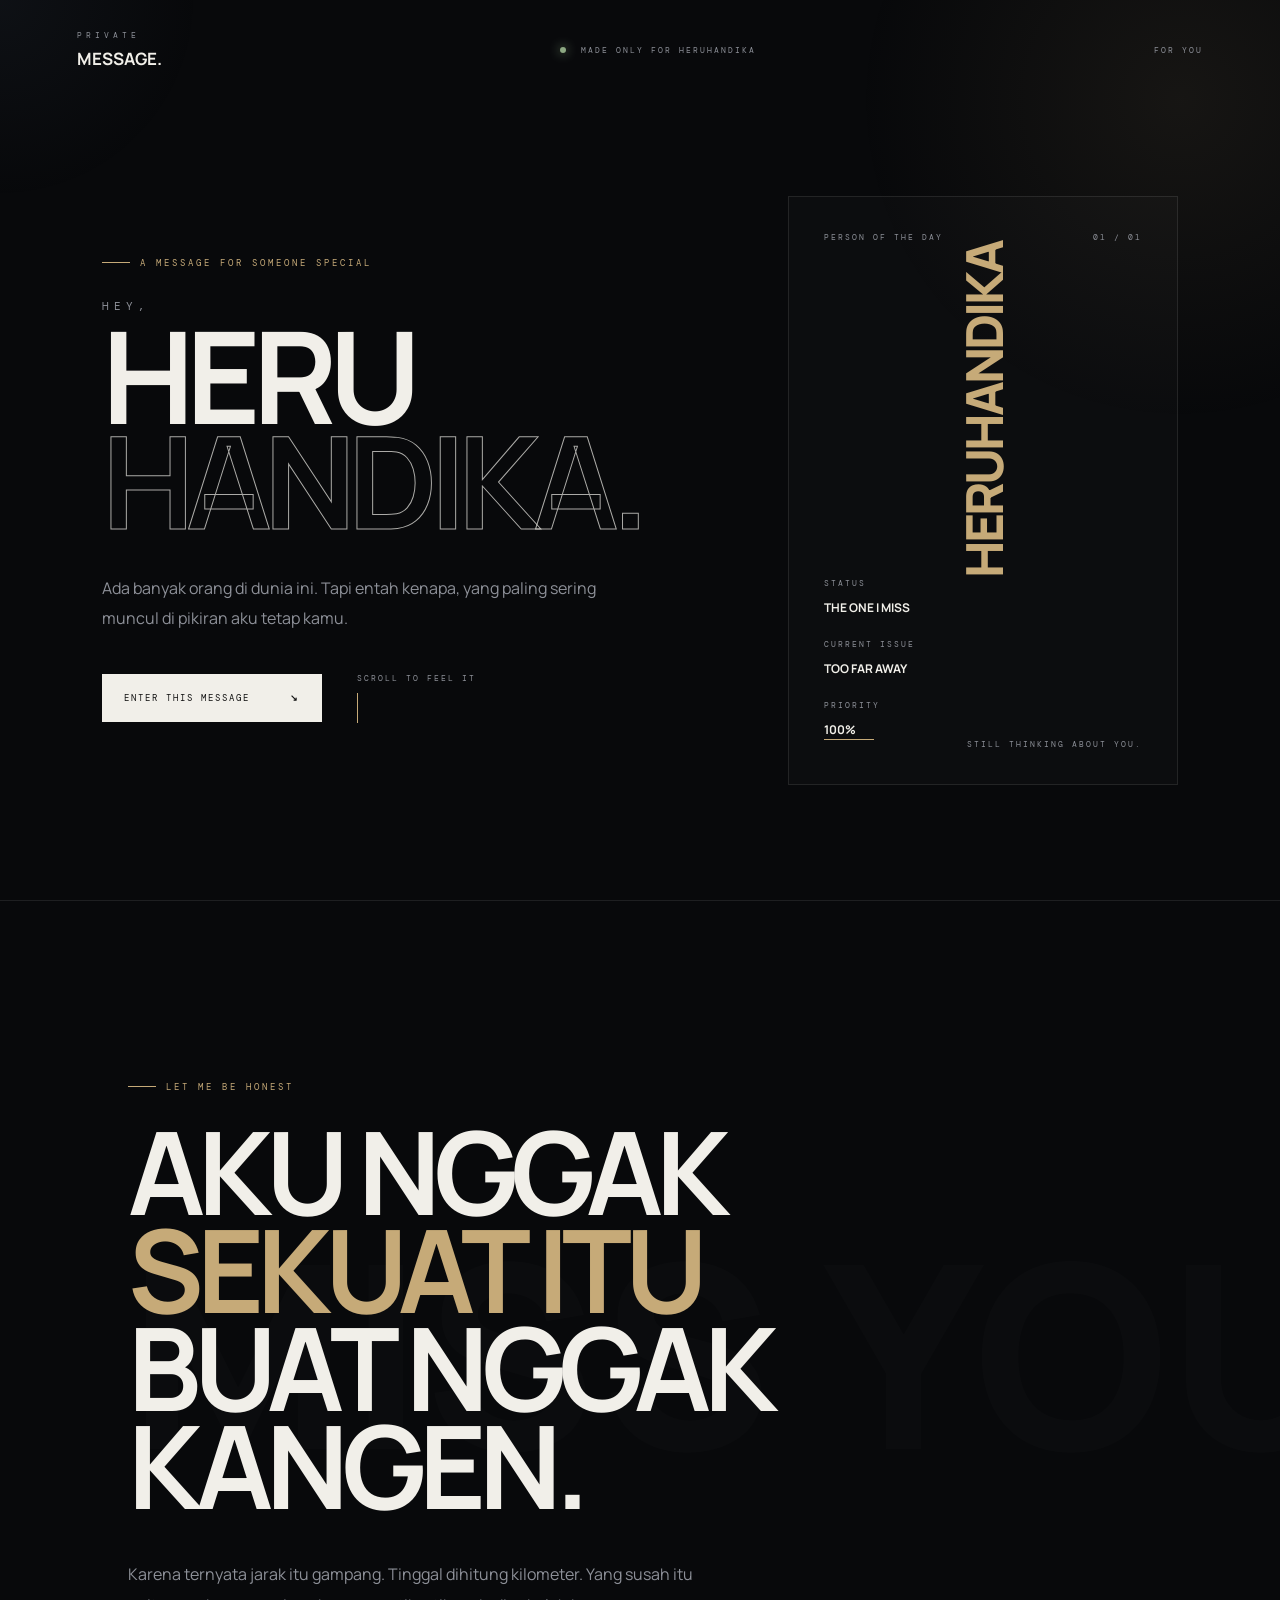
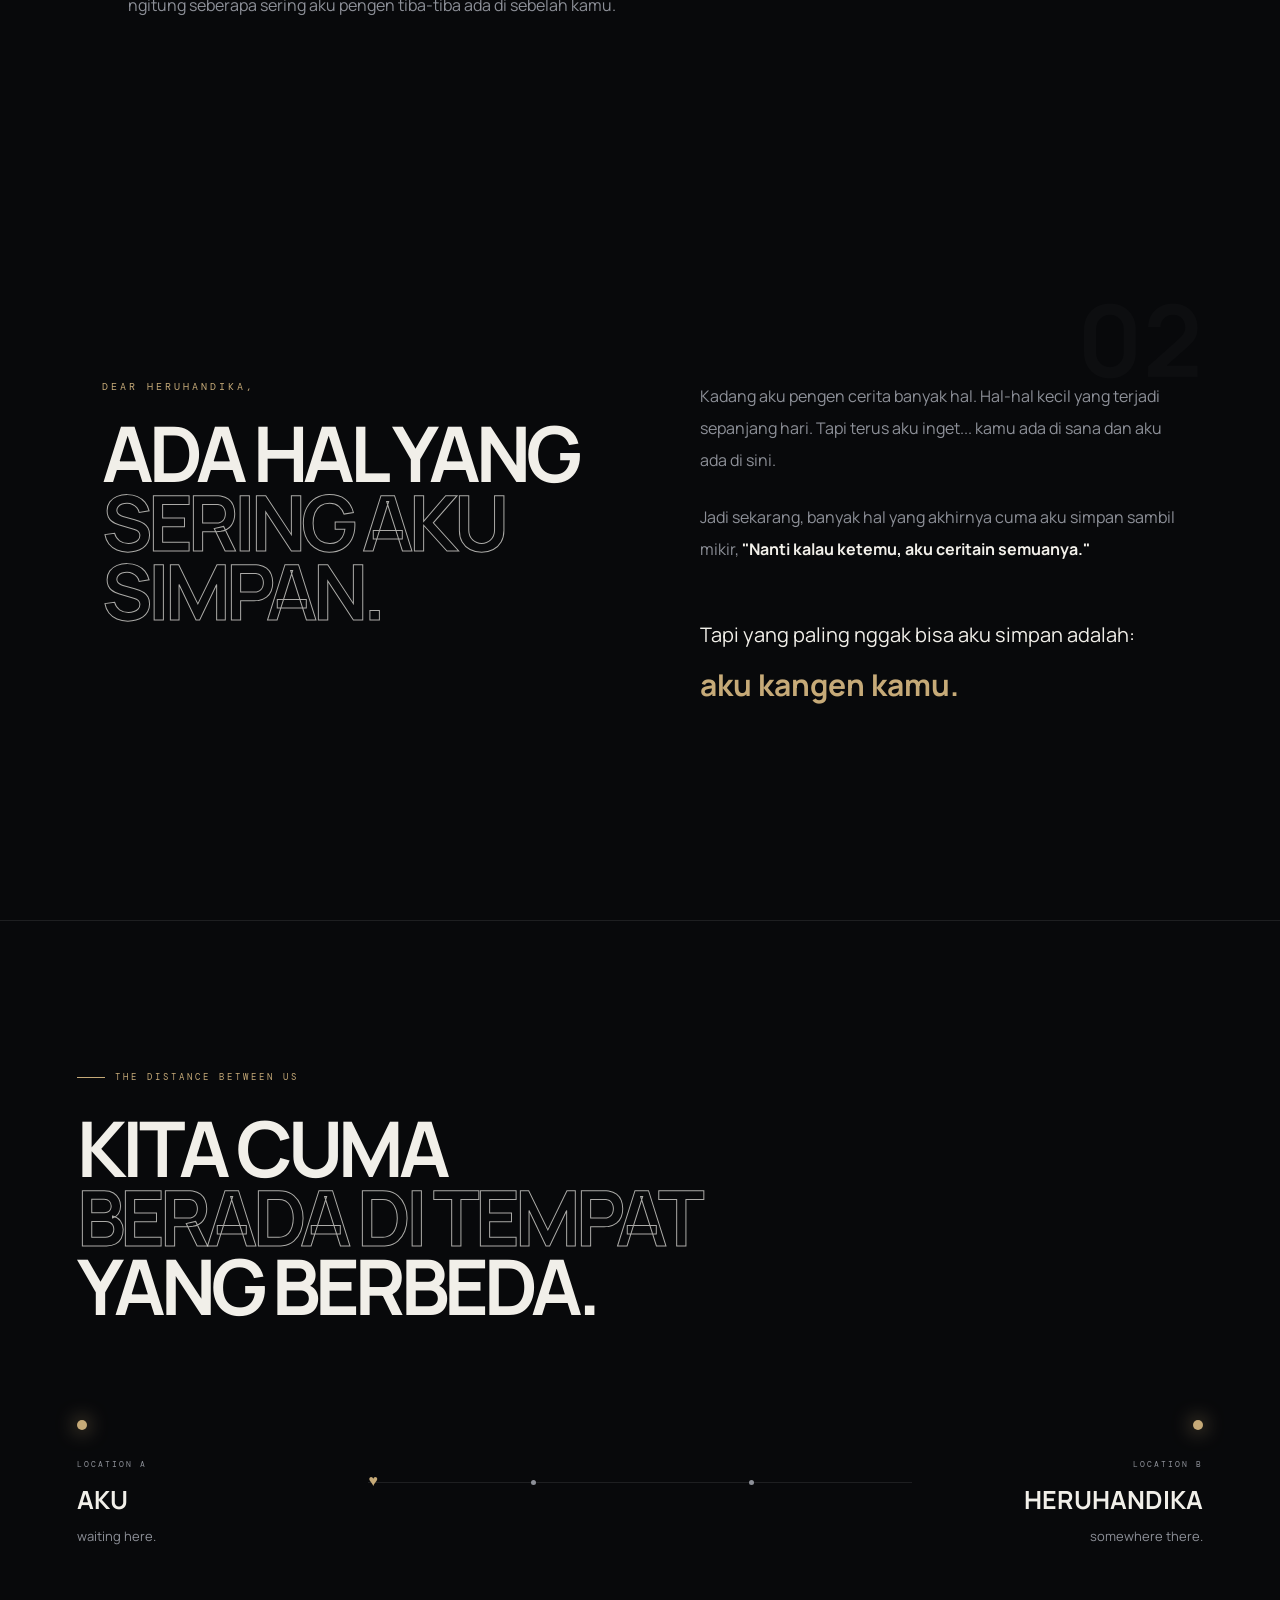
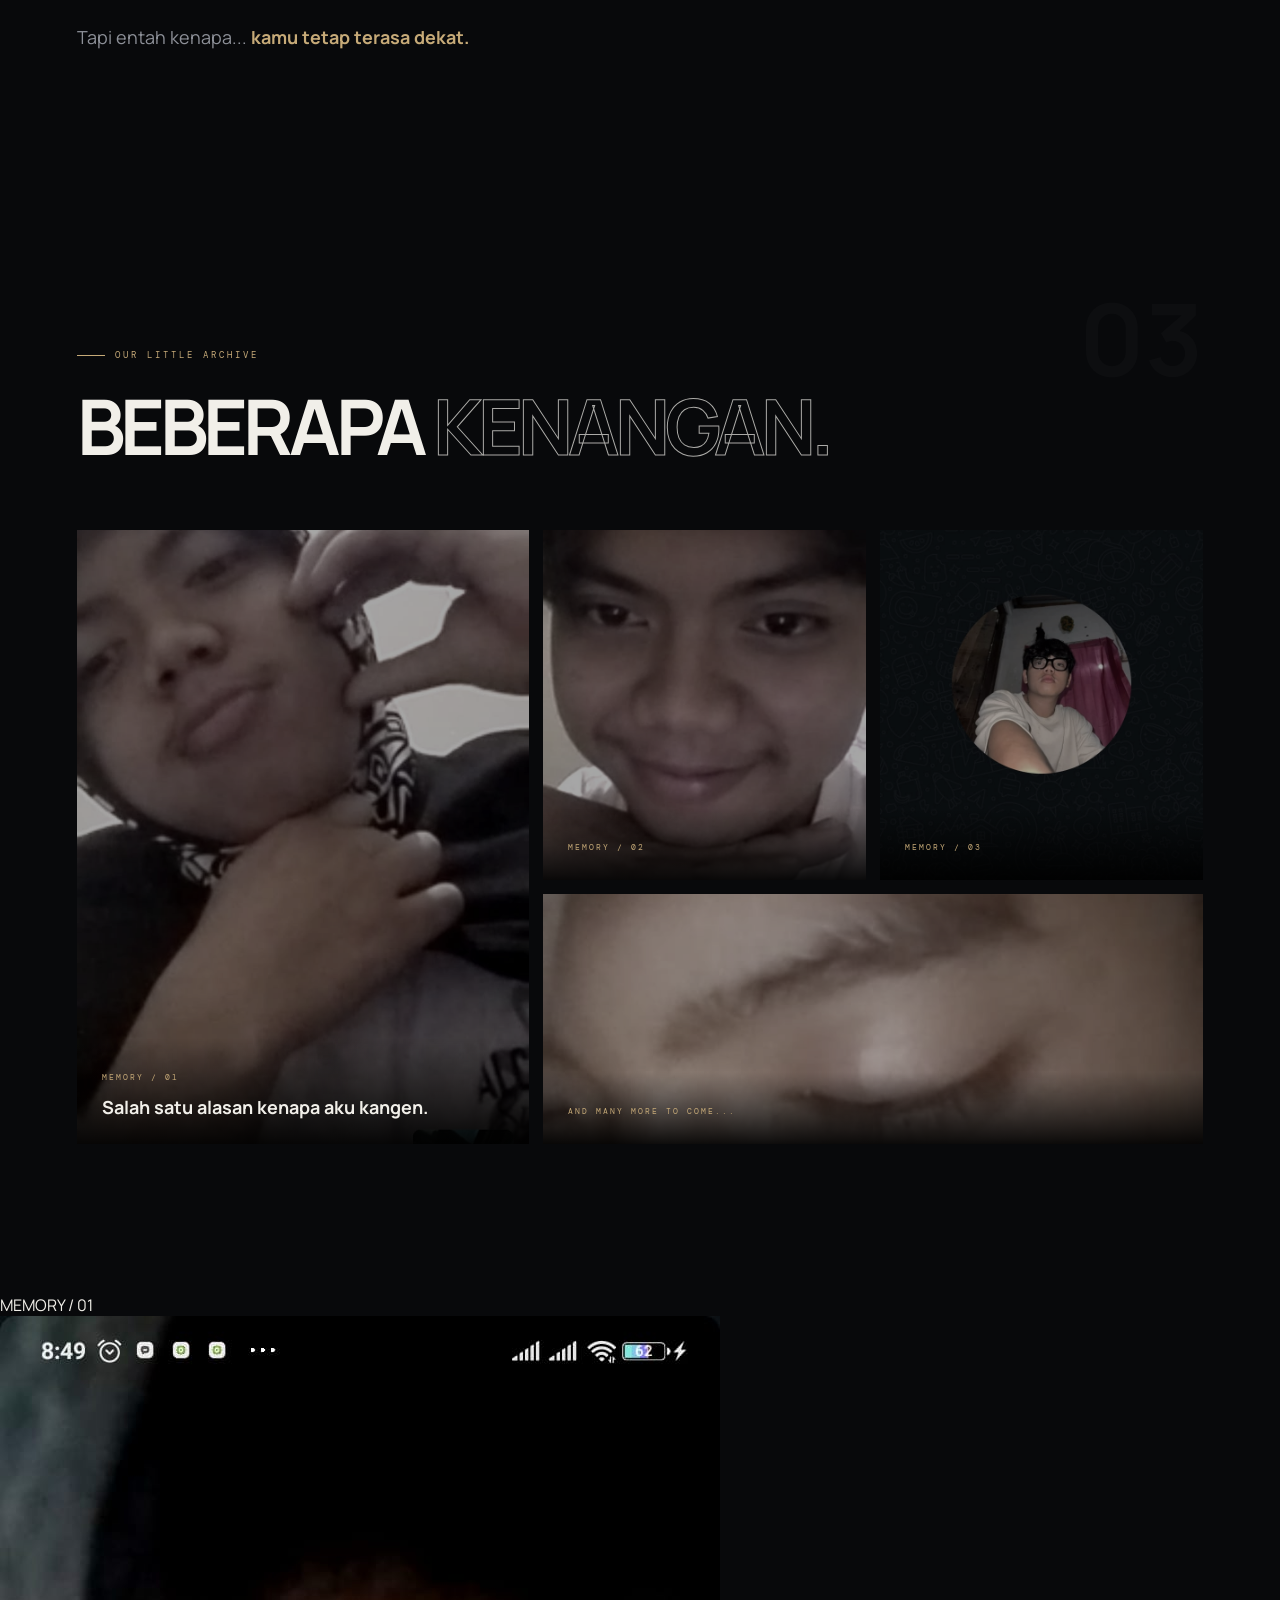
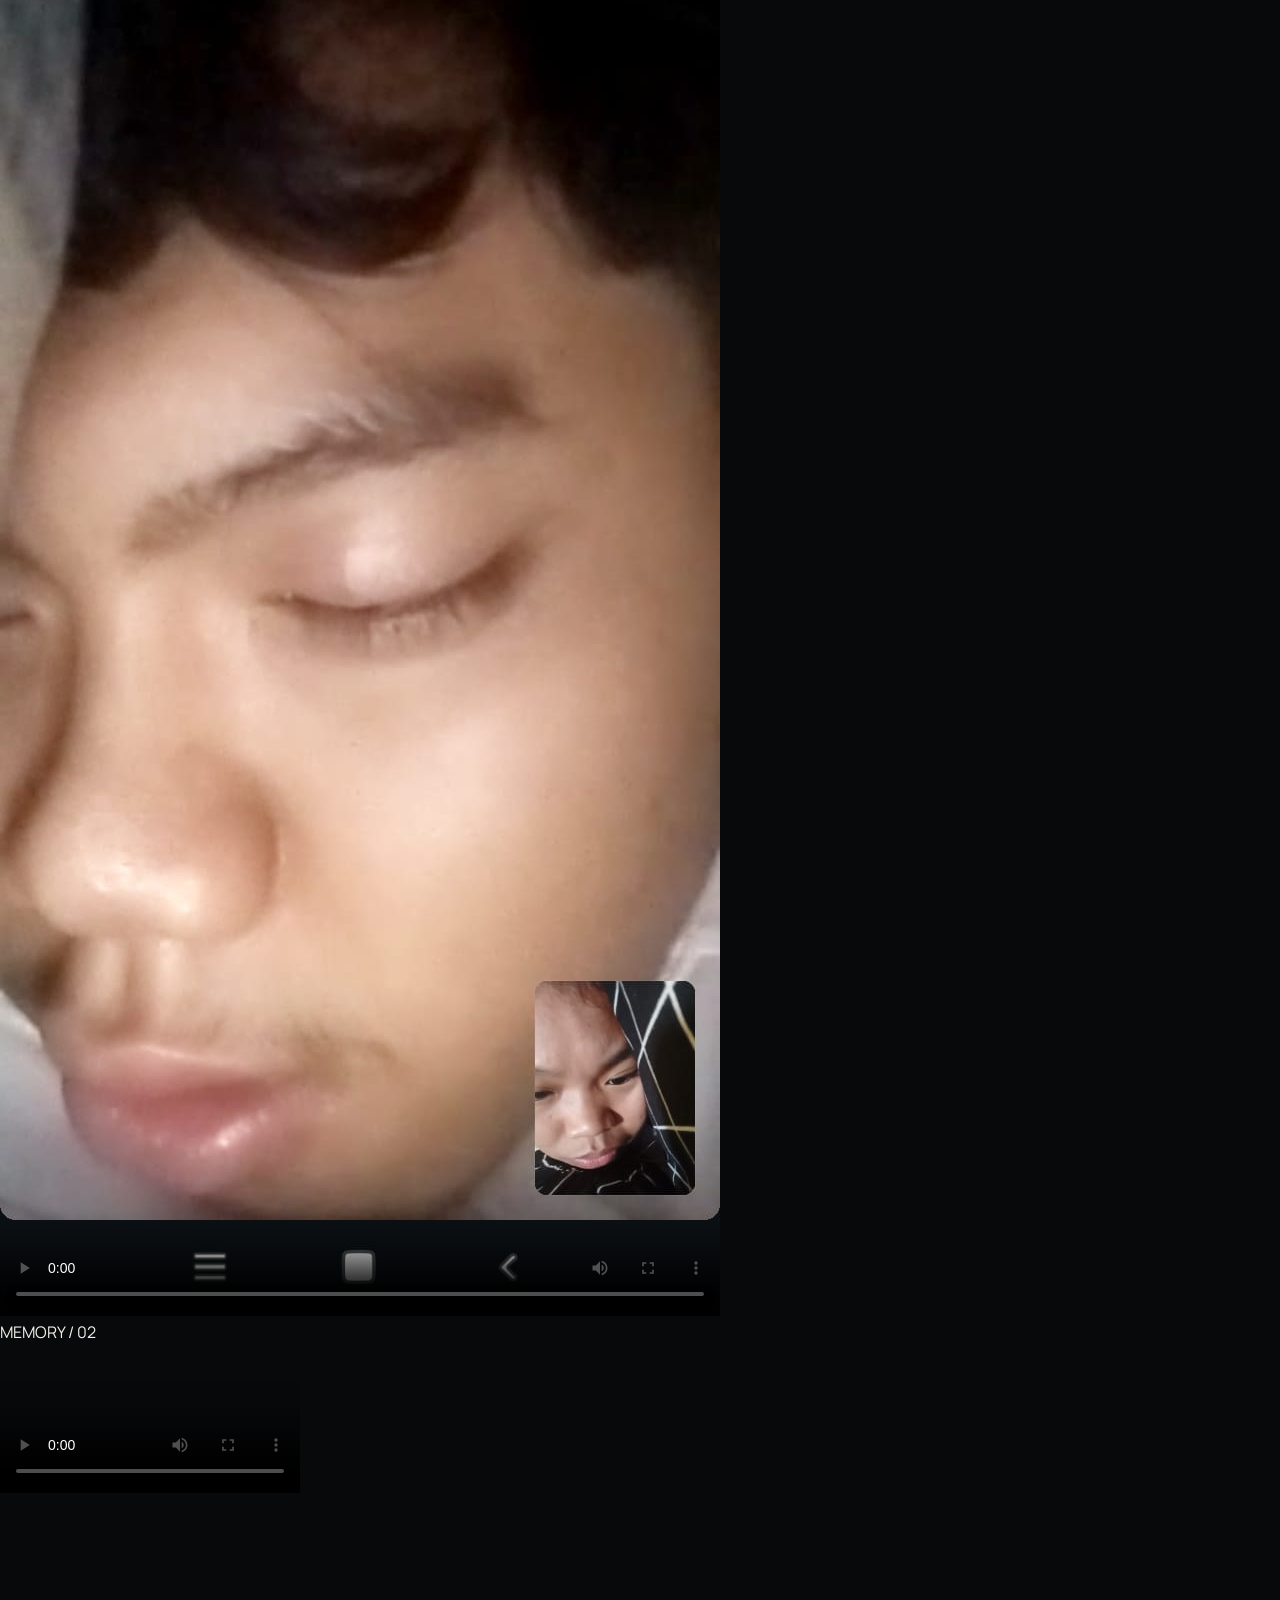
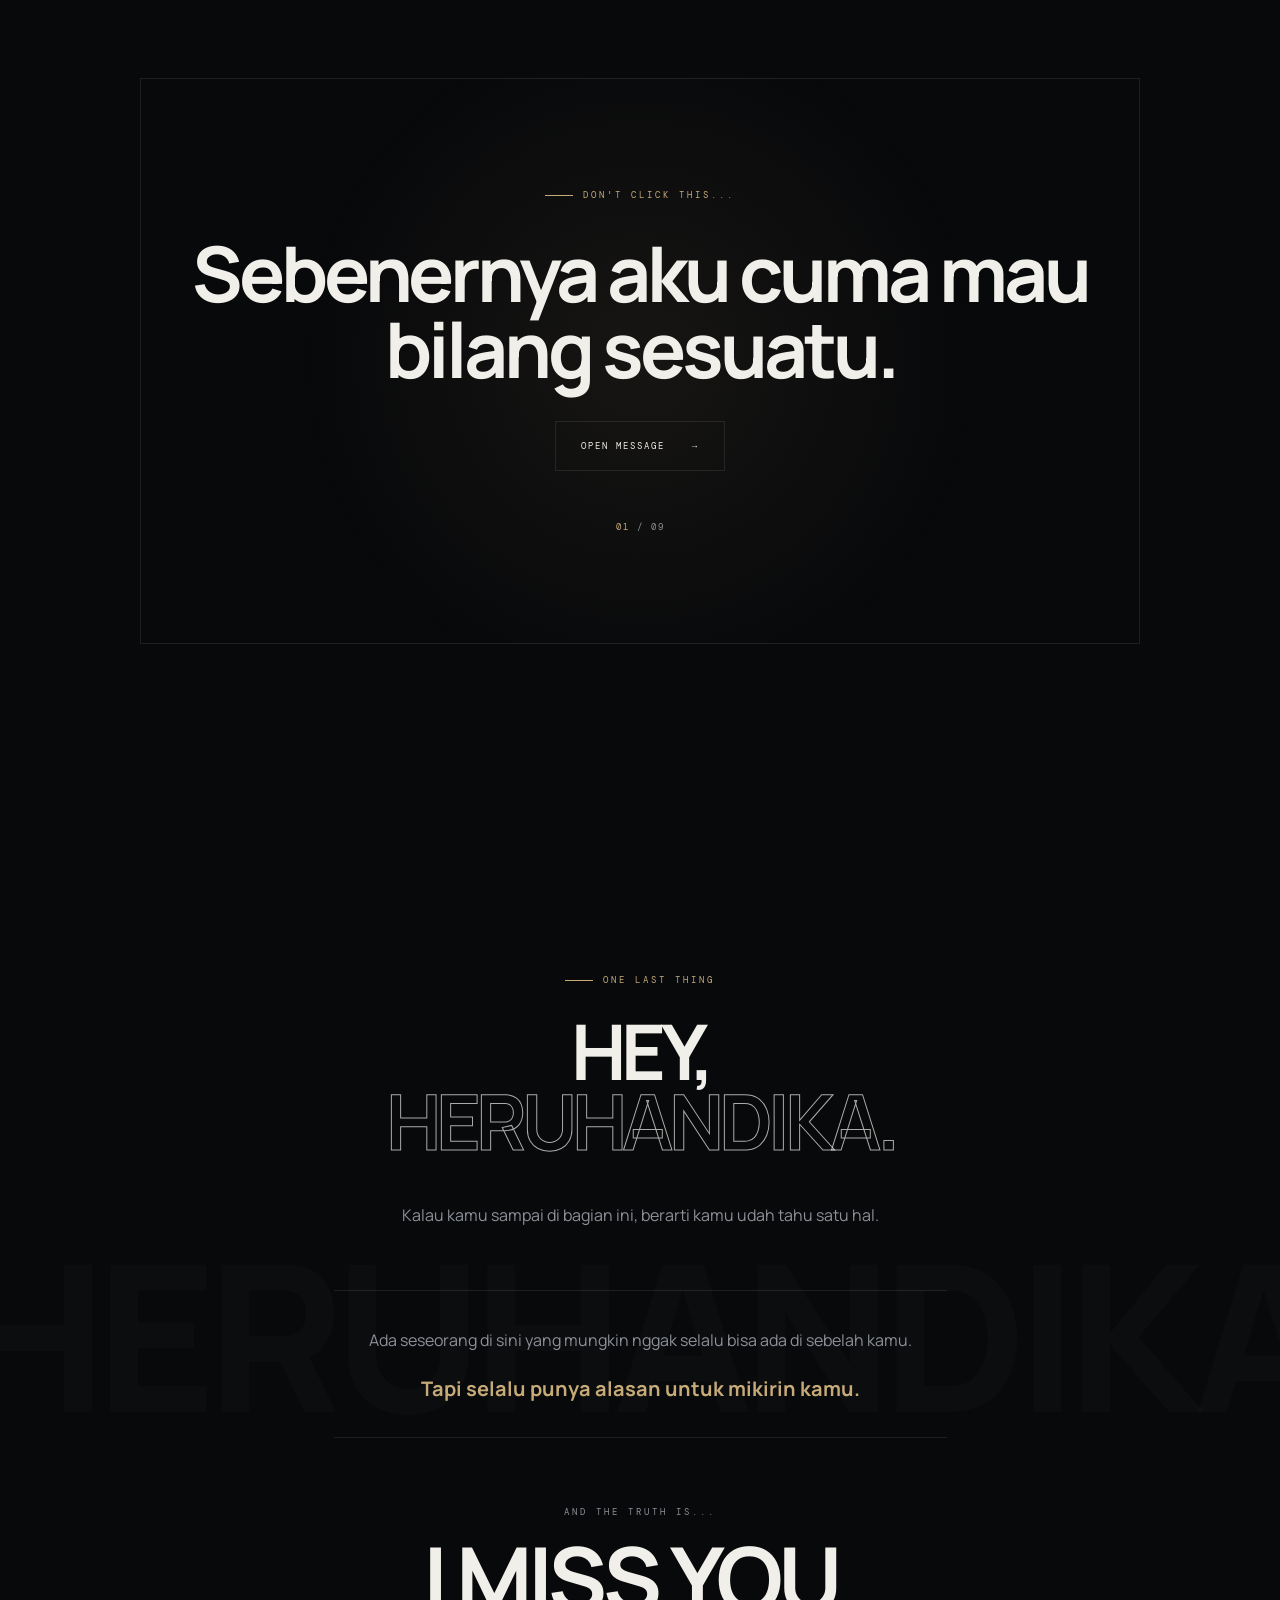
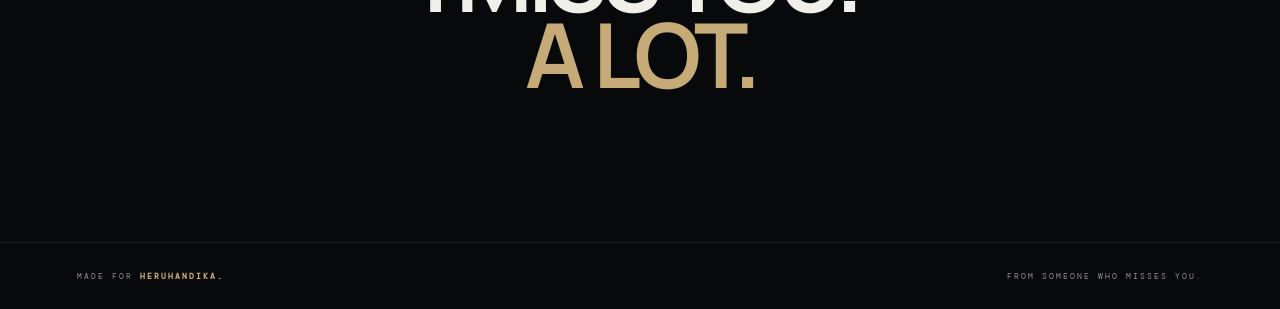
==== index.html @ e0e406b2 "Upload website" ====
<!DOCTYPE html>
<html lang="id">
<head>
    <meta charset="UTF-8">
    <meta name="viewport" content="width=device-width, initial-scale=1.0">

    <title>For Heruhandika ❤️</title>

    <link rel="stylesheet" href="style.css">
</head>

<body>

    <!-- LOADING -->
    <div class="loader" id="loader">
        <div class="loader-number">01</div>

        <div class="loader-name">
            HERUHANDIKA
        </div>

        <div class="loading-line">
            <span></span>
        </div>

        <p>PREPARING SOMETHING FOR YOU...</p>
    </div>


    <!-- BACKGROUND -->
    <div class="noise"></div>
    <div class="spotlight"></div>
    <div class="cursor-glow"></div>


    <!-- NAVBAR -->
    <nav class="navbar">

        <div class="brand">
            <span>PRIVATE</span>
            <strong>MESSAGE.</strong>
        </div>

        <div class="nav-center">
            <span class="online-dot"></span>
            MADE ONLY FOR HERUHANDIKA
        </div>

        <div class="nav-number">
            FOR YOU
        </div>

    </nav>


    <!-- HERO -->
    <section class="hero">

        <div class="hero-left reveal">

            <div class="eyebrow">
                <span></span>
                A MESSAGE FOR SOMEONE SPECIAL
            </div>

            <p class="hero-small">
                HEY,
            </p>

            <h1>
                HERU<br>
                <span>HANDIKA.</span>
            </h1>

            <p class="hero-description">
                Ada banyak orang di dunia ini.
                Tapi entah kenapa, yang paling sering
                muncul di pikiran aku tetap kamu.
            </p>

            <div class="hero-actions">

                <button class="main-button" id="startButton">
                    <span>ENTER THIS MESSAGE</span>
                    <b>↘</b>
                </button>

                <div class="scroll-text">
                    SCROLL TO FEEL IT
                    <span></span>
                </div>

            </div>

        </div>


        <!-- PERSON CARD -->
        <div class="hero-right reveal">

            <div class="person-card">

                <div class="card-top">
                    <span>PERSON OF THE DAY</span>
                    <span>01 / 01</span>
                </div>

                <div class="person-name">
                    HERUHANDIKA
                </div>

                <div class="person-info">

                    <div>
                        <small>STATUS</small>
                        <strong>THE ONE I MISS</strong>
                    </div>

                    <div>
                        <small>CURRENT ISSUE</small>
                        <strong>TOO FAR AWAY</strong>
                    </div>

                    <div>
                        <small>PRIORITY</small>
                        <strong>100%</strong>
                    </div>

                </div>

                <div class="card-footer">
                    <span></span>
                    <p>STILL THINKING ABOUT YOU.</p>
                </div>

            </div>

        </div>

    </section>


    <!-- STATEMENT -->
    <section class="statement-section" id="message">

        <div class="big-background-text">
            MISS YOU
        </div>

        <div class="statement reveal">

            <p class="eyebrow">
                <span></span>
                LET ME BE HONEST
            </p>

            <h2>
                AKU NGGAK
                <br>
                <span>SEKUAT ITU</span>
                <br>
                BUAT NGGAK KANGEN.
            </h2>

            <p class="statement-description">
                Karena ternyata jarak itu gampang.
                Tinggal dihitung kilometer.
                Yang susah itu ngitung seberapa sering
                aku pengen tiba-tiba ada di sebelah kamu.
            </p>

        </div>

    </section>


    <!-- LETTER -->
    <section class="letter-section">

        <div class="section-index">02</div>

        <div class="letter-container">

            <div class="letter-title reveal">

                <p>DEAR HERUHANDIKA,</p>

                <h2>
                    ADA HAL YANG
                    <br>
                    <span>SERING AKU SIMPAN.</span>
                </h2>

            </div>


            <div class="letter-content reveal">

                <p>
                    Kadang aku pengen cerita banyak hal.
                    Hal-hal kecil yang terjadi sepanjang hari.
                    Tapi terus aku inget...
                    kamu ada di sana dan aku ada di sini.
                </p>

                <p>
                    Jadi sekarang, banyak hal yang akhirnya cuma
                    aku simpan sambil mikir,
                    <b>"Nanti kalau ketemu, aku ceritain semuanya."</b>
                </p>

                <p class="highlight-text">
                    Tapi yang paling nggak bisa aku simpan adalah:
                    <br>
                    <span>aku kangen kamu.</span>
                </p>

            </div>

        </div>

    </section>


    <!-- DISTANCE -->
    <section class="distance-section">

        <div class="container">

            <div class="distance-heading reveal">

                <p class="eyebrow">
                    <span></span>
                    THE DISTANCE BETWEEN US
                </p>

                <h2>
                    KITA CUMA
                    <br>
                    <span>BERADA DI TEMPAT</span>
                    <br>
                    YANG BERBEDA.
                </h2>

            </div>


            <div class="distance-map reveal">

                <div class="location left-location">

                    <div class="location-dot"></div>

                    <small>LOCATION A</small>

                    <h3>AKU</h3>

                    <p>waiting here.</p>

                </div>


                <div class="travel-line">

                    <div class="travel-dot dot-one"></div>
                    <div class="travel-dot dot-two"></div>

                    <div class="moving-heart">♥</div>

                </div>


                <div class="location right-location">

                    <div class="location-dot"></div>

                    <small>LOCATION B</small>

                    <h3>HERUHANDIKA</h3>

                    <p>somewhere there.</p>

                </div>

            </div>


            <p class="distance-ending reveal">
                Tapi entah kenapa...
                <strong>kamu tetap terasa dekat.</strong>
            </p>

        </div>

    </section>


    <!-- PHOTO MEMORY -->
    <section class="memory-section">

        <div class="section-index">03</div>

        <div class="container">

            <div class="memory-heading reveal">

                <p class="eyebrow">
                    <span></span>
                    OUR LITTLE ARCHIVE
                </p>

                <h2>
                    BEBERAPA
                    <span>KENANGAN.</span>
                </h2>

            </div>


            <div class="memory-grid">

                <div class="memory-card main-memory reveal">

                    <img src="img/foto1.jpeg" alt="Kenangan">

                    <div class="memory-caption">
                        <span>MEMORY / 01</span>

                        <h3>
                            Salah satu alasan
                            kenapa aku kangen.
                        </h3>
                    </div>

                </div>


                <div class="memory-card reveal">

                    <img src="img/foto2.jpeg" alt="Kenangan">

                    <div class="memory-caption">
                        <span>MEMORY / 02</span>
                    </div>

                </div>


                <div class="memory-card reveal">

                    <img src="img/foto3.jpeg" alt="Kenangan">

                    <div class="memory-caption">
                        <span>MEMORY / 03</span>
                    </div>

                </div>


                <div class="memory-card wide reveal">

                    <img src="img/foto4.jpeg" alt="Kenangan">

                    <div class="memory-caption">
                        <span>AND MANY MORE TO COME...</span>
                    </div>

                </div>

            </div>

        </div>

    </section>


    <!-- VIDEO -->
     <div class="video-frame reveal">

    <div class="video-label">
        MEMORY / 01
    </div>

    <video
        class="our-video"
        controls
        playsinline
        preload="metadata"
        poster="img/foto4.jpeg"
    >
        <source src="./asset/video.mp4.mp4" type="video/mp4">
        Browser kamu tidak mendukung video.
    </video>

    </div>



<!-- VIDEO 2 -->
<div class="video-frame reveal">

    <div class="video-label">
        MEMORY / 02
    </div>

    <video
        class="our-video"
        controls
        playsinline
        preload="metadata"
        poster="./assets/cover-video2.jpg"
    >
        <source src="./assets/video2.mp4" type="video/mp4">
        Browser kamu tidak mendukung video.
    </video>

</div>


    <!-- INTERACTIVE MESSAGE -->
    <section class="interactive-section">

        <div class="interactive-box reveal">

            <p class="eyebrow">
                <span></span>
                DON'T CLICK THIS...
            </p>

            <h2 id="messageText">
                Sebenernya aku cuma mau bilang sesuatu.
            </h2>

            <button
                id="messageButton"
                class="message-button"
            >
                OPEN MESSAGE
                <span>→</span>
            </button>

            <div class="message-counter">
                <span id="messageCount">01</span>
                / 09
            </div>

        </div>

    </section>


    <!-- FINAL -->
    <section class="final-section">

        <div class="final-background">
            HERUHANDIKA
        </div>

        <div class="final-content reveal">

            <p class="eyebrow">
                <span></span>
                ONE LAST THING
            </p>

            <h2>
                HEY,
                <br>
                <span>HERUHANDIKA.</span>
            </h2>

            <p class="final-text">
                Kalau kamu sampai di bagian ini,
                berarti kamu udah tahu satu hal.
            </p>

            <div class="final-message">

                <p>
                    Ada seseorang di sini
                    yang mungkin nggak selalu bisa
                    ada di sebelah kamu.
                </p>

                <strong>
                    Tapi selalu punya alasan
                    untuk mikirin kamu.
                </strong>

            </div>

            <div class="last-words">

                <span>AND THE TRUTH IS...</span>

                <h3>
                    I MISS YOU.
                    <br>
                    <b>A LOT.</b>
                </h3>

            </div>

        </div>

    </section>


    <!-- FOOTER -->
    <footer>

        <div>
            MADE FOR
            <strong>HERUHANDIKA.</strong>
        </div>

        <div>
            FROM SOMEONE WHO MISSES YOU.
        </div>

    </footer>


    <script src="script.js"></script>

</body>
</html>
---- style.css ----
@import url('https://fonts.googleapis.com/css2?family=DM+Mono:wght@400;500&family=Manrope:wght@400;500;600;700;800&display=swap');

:root {
    --bg: #08090b;
    --soft: #101216;
    --card: #121419;
    --text: #f1efe9;
    --muted: #8d9098;
    --gold: #c6aa78;
    --line: rgba(255, 255, 255, 0.09);
}

* {
    margin: 0;
    padding: 0;
    box-sizing: border-box;
}

html {
    scroll-behavior: smooth;
}

body {
    background: var(--bg);
    color: var(--text);
    font-family: "Manrope", sans-serif;
    overflow-x: hidden;
}

.noise {
    position: fixed;
    inset: 0;
    opacity: 0.035;
    pointer-events: none;
    z-index: 100;
}

.spotlight {
    position: fixed;
    width: 700px;
    height: 700px;
    border-radius: 50%;
    background: radial-gradient(
        circle,
        rgba(198, 170, 120, 0.08),
        transparent 65%
    );
    top: -250px;
    right: -250px;
    pointer-events: none;
}

.cursor-glow {
    position: fixed;
    width: 400px;
    height: 400px;
    border-radius: 50%;
    background: radial-gradient(
        circle,
        rgba(90, 110, 140, 0.08),
        transparent 70%
    );
    pointer-events: none;
    transform: translate(-50%, -50%);
}

/* LOADING */

.loader {
    position: fixed;
    inset: 0;
    background: #08090b;
    z-index: 9999;

    display: flex;
    flex-direction: column;
    align-items: center;
    justify-content: center;

    transition: 1s ease;
}

.loader.hide {
    opacity: 0;
    visibility: hidden;
}

.loader-number {
    font-family: "DM Mono", monospace;
    color: var(--gold);
    font-size: 12px;
    margin-bottom: 20px;
}

.loader-name {
    font-size: clamp(24px, 4vw, 50px);
    letter-spacing: 10px;
    font-weight: 800;
    margin-bottom: 30px;
}

.loading-line {
    width: 240px;
    height: 1px;
    background: var(--line);
    overflow: hidden;
}

.loading-line span {
    display: block;
    width: 40%;
    height: 100%;
    background: var(--gold);
    animation: load 1.5s infinite ease-in-out;
}

@keyframes load {
    from {
        transform: translateX(-100%);
    }

    to {
        transform: translateX(350%);
    }
}

.loader p {
    margin-top: 20px;
    font-family: "DM Mono", monospace;
    font-size: 9px;
    letter-spacing: 3px;
    color: var(--muted);
}

/* NAVBAR */

.navbar {
    position: absolute;
    top: 0;
    width: 100%;
    padding: 30px 6%;
    display: flex;
    align-items: center;
    justify-content: space-between;
    z-index: 5;
}

.brand {
    display: flex;
    flex-direction: column;
}

.brand span {
    font-family: "DM Mono", monospace;
    font-size: 8px;
    letter-spacing: 4px;
    color: var(--muted);
}

.brand strong {
    margin-top: 7px;
    font-size: 17px;
}

.nav-center,
.nav-number {
    font-family: "DM Mono", monospace;
    font-size: 8px;
    letter-spacing: 2px;
    color: var(--muted);
}

.online-dot {
    width: 6px;
    height: 6px;
    display: inline-block;
    background: #8ca882;
    border-radius: 50%;
    margin-right: 8px;
    box-shadow: 0 0 12px #8ca882;
}

/* HERO */

.hero {
    min-height: 100vh;
    padding: 160px 8% 80px;

    display: grid;
    grid-template-columns: 1.2fr 0.8fr;
    align-items: center;
    gap: 100px;
}

.eyebrow {
    font-family: "DM Mono", monospace;
    font-size: 9px;
    letter-spacing: 3px;
    color: var(--gold);
    margin-bottom: 30px;

    display: flex;
    align-items: center;
    gap: 10px;
}

.eyebrow span {
    width: 28px;
    height: 1px;
    background: var(--gold);
}

.hero-small {
    color: var(--muted);
    font-family: "DM Mono", monospace;
    font-size: 11px;
    letter-spacing: 5px;
    margin-bottom: 10px;
}

.hero h1 {
    font-size: clamp(70px, 10vw, 145px);
    line-height: 0.82;
    letter-spacing: -8px;
}

.hero h1 span,
.letter-title h2 span,
.distance-heading h2 span,
.memory-heading h2 span,
.video-intro h2 span,
.final-content h2 span {
    color: transparent;
    -webkit-text-stroke: 1px rgba(241, 239, 233, 0.7);
}

.hero-description {
    max-width: 500px;
    margin: 40px 0;
    color: var(--muted);
    line-height: 1.9;
}

.hero-actions {
    display: flex;
    align-items: center;
    gap: 35px;
}

.main-button {
    border: none;
    background: var(--text);
    color: #111;
    padding: 18px 22px;

    font-family: "DM Mono", monospace;
    font-size: 9px;
    letter-spacing: 2px;

    display: flex;
    align-items: center;
    gap: 40px;

    cursor: pointer;
    transition: 0.4s;
}

.main-button:hover {
    background: var(--gold);
    transform: translateY(-5px);
}

.scroll-text {
    font-family: "DM Mono", monospace;
    font-size: 8px;
    letter-spacing: 2px;
    color: var(--muted);

    display: flex;
    flex-direction: column;
    gap: 10px;
}

.scroll-text span {
    width: 1px;
    height: 30px;
    background: var(--gold);
}

/* PERSON CARD */

.person-card {
    border: 1px solid var(--line);
    background: rgba(255, 255, 255, 0.02);
    padding: 35px;
    min-height: 500px;

    display: flex;
    flex-direction: column;
    justify-content: space-between;
}

.card-top,
.card-footer {
    display: flex;
    justify-content: space-between;
    font-family: "DM Mono", monospace;
    font-size: 8px;
    letter-spacing: 2px;
    color: var(--muted);
}

.person-name {
    font-size: clamp(35px, 4vw, 60px);
    font-weight: 800;
    letter-spacing: -3px;

    writing-mode: vertical-rl;
    transform: rotate(180deg);

    align-self: center;
    color: var(--gold);
}

.person-info {
    display: grid;
    gap: 22px;
}

.person-info small {
    display: block;
    font-family: "DM Mono", monospace;
    color: var(--muted);
    font-size: 8px;
    letter-spacing: 2px;
    margin-bottom: 7px;
}

.person-info strong {
    font-size: 12px;
}

.card-footer span {
    width: 50px;
    height: 1px;
    background: var(--gold);
}

/* GENERAL */

section {
    position: relative;
}

.container {
    width: min(1200px, 88%);
    margin: auto;
}

/* STATEMENT */

.statement-section {
    min-height: 100vh;
    display: flex;
    align-items: center;
    padding: 120px 10%;
    border-top: 1px solid var(--line);
    overflow: hidden;
}

.big-background-text {
    position: absolute;
    font-size: 20vw;
    font-weight: 800;
    color: rgba(255,255,255,0.015);
    white-space: nowrap;
}

.statement {
    position: relative;
    max-width: 1000px;
}

.statement h2 {
    font-size: clamp(55px, 9vw, 130px);
    line-height: 0.85;
    letter-spacing: -7px;
}

.statement h2 span {
    color: var(--gold);
}

.statement-description {
    margin-top: 45px;
    max-width: 600px;
    color: var(--muted);
    line-height: 1.9;
}

/* LETTER */

.letter-section {
    padding: 180px 8%;
}

.section-index {
    position: absolute;
    right: 6%;
    top: 70px;
    font-size: 100px;
    font-weight: bold;
    color: rgba(255,255,255,0.025);
}

.letter-container {
    max-width: 1100px;
    margin: auto;
    display: grid;
    grid-template-columns: 1fr 1fr;
    gap: 120px;
}

.letter-title > p {
    color: var(--gold);
    font-family: "DM Mono", monospace;
    font-size: 10px;
    letter-spacing: 3px;
    margin-bottom: 25px;
}

.letter-title h2,
.distance-heading h2,
.memory-heading h2,
.video-intro h2,
.final-content h2 {
    font-size: clamp(45px, 6vw, 85px);
    line-height: 0.9;
    letter-spacing: -5px;
}

.letter-content p {
    color: var(--muted);
    line-height: 2;
    margin-bottom: 25px;
}

.letter-content b {
    color: var(--text);
}

.highlight-text {
    margin-top: 50px !important;
    color: var(--text) !important;
    font-size: 20px;
}

.highlight-text span {
    color: var(--gold);
    font-size: 30px;
    font-weight: 700;
}

/* DISTANCE */

.distance-section {
    padding: 150px 0;
    border-top: 1px solid var(--line);
}

.distance-heading {
    max-width: 850px;
}

.distance-map {
    margin-top: 100px;
    display: grid;
    grid-template-columns: 1fr 2fr 1fr;
    align-items: center;
    gap: 20px;
}

.location small {
    font-family: "DM Mono", monospace;
    color: var(--muted);
    font-size: 8px;
    letter-spacing: 2px;
}

.location h3 {
    font-size: 25px;
    margin: 10px 0;
}

.location p {
    color: var(--muted);
    font-size: 13px;
}

.right-location {
    text-align: right;
}

.location-dot {
    width: 10px;
    height: 10px;
    background: var(--gold);
    border-radius: 50%;
    margin-bottom: 20px;
    box-shadow: 0 0 20px var(--gold);
}

.right-location .location-dot {
    margin-left: auto;
}

.travel-line {
    height: 1px;
    background: var(--line);
    position: relative;
}

.travel-dot {
    position: absolute;
    width: 5px;
    height: 5px;
    background: var(--muted);
    border-radius: 50%;
    top: -2px;
}

.dot-one {
    left: 30%;
}

.dot-two {
    left: 70%;
}

.moving-heart {
    position: absolute;
    top: -13px;
    left: 0;
    color: var(--gold);
    animation: travel 5s infinite ease-in-out;
}

@keyframes travel {
    0% {
        left: 0;
    }

    50% {
        left: calc(100% - 15px);
    }

    100% {
        left: 0;
    }
}

.distance-ending {
    margin-top: 80px;
    color: var(--muted);
    font-size: 18px;
}

.distance-ending strong {
    color: var(--gold);
}

/* MEMORY */

.memory-section {
    padding: 150px 0;
}

.memory-heading {
    margin-bottom: 70px;
}

.memory-grid {
    display: grid;
    grid-template-columns: 1.4fr 1fr 1fr;
    grid-template-rows: 350px 250px;
    gap: 14px;
}

.memory-card {
    overflow: hidden;
    position: relative;
    background: var(--card);
}

.main-memory {
    grid-row: span 2;
}

.wide {
    grid-column: span 2;
}

.memory-card img {
    width: 100%;
    height: 100%;
    object-fit: cover;
    filter: grayscale(45%) brightness(0.65);
    transition: 0.8s ease;
}

.memory-card:hover img {
    transform: scale(1.08);
    filter: grayscale(0%) brightness(0.85);
}

.memory-caption {
    position: absolute;
    inset: auto 0 0;
    padding: 25px;
    background: linear-gradient(
        transparent,
        rgba(0,0,0,0.9)
    );
}

.memory-caption span {
    color: var(--gold);
    font-family: "DM Mono", monospace;
    font-size: 8px;
    letter-spacing: 2px;
}

.memory-caption h3 {
    margin-top: 10px;
    font-size: 18px;
}

.video-popup {
    display: none;
    position: fixed;
    inset: 0;
    background: rgba(0, 0, 0, 0.85);
    z-index: 9999;
    align-items: center;
    justify-content: center;
    padding: 20px;
}

.video-popup.active {
    display: flex;
}

.video-box {
    position: relative;
    width: 90%;
    max-width: 800px;
    background: #000;
    border-radius: 20px;
    overflow: hidden;
}

.video-box video {
    display: block;
    width: 100%;
    max-height: 80vh;
}

.close-video {
    position: absolute;
    right: 12px;
    top: 12px;
    z-index: 10;
    width: 40px;
    height: 40px;
    border: none;
    border-radius: 50%;
    background: rgba(255,255,255,.9);
    color: #111;
    font-size: 20px;
    cursor: pointer;
}

/* INTERACTIVE */

.interactive-section {
    padding: 180px 20px;
}

.interactive-box {
    max-width: 1000px;
    margin: auto;
    border: 1px solid var(--line);
    padding: 110px 40px;
    text-align: center;

    background: radial-gradient(
        circle at center,
        rgba(198,170,120,0.08),
        transparent 60%
    );
}

.interactive-box .eyebrow {
    justify-content: center;
}

.interactive-box h2 {
    font-size: clamp(40px, 6vw, 80px);
    line-height: 1;
    letter-spacing: -4px;
    min-height: 160px;

    display: flex;
    align-items: center;
    justify-content: center;

    transition: 0.4s ease;
}

.message-button {
    margin-top: 30px;
    background: transparent;
    border: 1px solid var(--line);
    color: var(--text);
    padding: 18px 25px;

    font-family: "DM Mono", monospace;
    font-size: 9px;
    letter-spacing: 2px;

    cursor: pointer;
    transition: 0.3s;
}

.message-button:hover {
    border-color: var(--gold);
    color: var(--gold);
    transform: translateY(-4px);
}

.message-button span {
    margin-left: 20px;
}

.message-counter {
    margin-top: 50px;
    font-family: "DM Mono", monospace;
    font-size: 9px;
    letter-spacing: 2px;
    color: var(--muted);
}

.message-counter span {
    color: var(--gold);
}

/* FINAL */

.final-section {
    min-height: 100vh;

    display: flex;
    align-items: center;
    justify-content: center;

    padding: 150px 20px;
    overflow: hidden;
}

.final-background {
    position: absolute;
    font-size: 16vw;
    font-weight: 800;
    letter-spacing: -10px;
    color: rgba(255,255,255,0.018);
    white-space: nowrap;
}

.final-content {
    position: relative;
    max-width: 1000px;
    text-align: center;
}

.final-content .eyebrow {
    justify-content: center;
}

.final-text {
    color: var(--muted);
    margin: 45px auto 0;
    max-width: 550px;
    line-height: 1.9;
}

.final-message {
    margin: 60px auto;
    padding: 35px;

    border-top: 1px solid var(--line);
    border-bottom: 1px solid var(--line);

    max-width: 700px;
}

.final-message p {
    color: var(--muted);
    line-height: 1.8;
    margin-bottom: 20px;
}

.final-message strong {
    color: var(--gold);
    font-size: 20px;
}

.last-words span {
    font-family: "DM Mono", monospace;
    font-size: 9px;
    color: var(--muted);
    letter-spacing: 3px;
}

.last-words h3 {
    margin-top: 20px;
    font-size: clamp(45px, 7vw, 90px);
    line-height: 0.85;
    letter-spacing: -5px;
}

.last-words b {
    color: var(--gold);
}

/* FOOTER */

footer {
    border-top: 1px solid var(--line);
    padding: 28px 6%;

    display: flex;
    justify-content: space-between;

    font-family: "DM Mono", monospace;
    font-size: 8px;
    letter-spacing: 2px;
    color: var(--muted);
}

footer strong {
    color: var(--gold);
}

/* ANIMATION */

.reveal {
    opacity: 0;
    transform: translateY(50px);
    transition:
        opacity 1s ease,
        transform 1s ease;
}

.reveal.active {
    opacity: 1;
    transform: translateY(0);
}

/* RESPONSIVE */

@media (max-width: 850px) {

    .navbar {
        padding: 25px 7%;
    }

    .nav-center {
        display: none;
    }

    .hero {
        grid-template-columns: 1fr;
        padding: 150px 7% 80px;
        gap: 70px;
    }

    .hero h1 {
        letter-spacing: -5px;
    }

    .person-card {
        min-height: 420px;
    }

    .letter-container {
        grid-template-columns: 1fr;
        gap: 60px;
    }

    .distance-map {
        grid-template-columns: 1fr;
        gap: 40px;
    }

    .right-location {
        text-align: left;
    }

    .right-location .location-dot {
        margin-left: 0;
    }

    .travel-line {
        width: 1px;
        height: 100px;
        margin-left: 5px;
    }

    .moving-heart {
        left: -7px;
        top: 0;
    }

    .memory-grid {
        grid-template-columns: 1fr 1fr;
        grid-template-rows: 400px 250px 250px;
    }

    .main-memory {
        grid-column: span 2;
        grid-row: auto;
    }

    .wide {
        grid-column: span 2;
    }

    .video-intro {
        display: block;
    }

    .video-intro > p {
        margin-top: 30px;
    }

    footer {
        flex-direction: column;
        gap: 12px;
    }
}

@media (max-width: 500px) {

    .hero h1 {
        font-size: 65px;
    }

    .hero-actions {
        align-items: flex-start;
        flex-direction: column;
    }

    .memory-grid {
        display: flex;
        flex-direction: column;
    }

    .memory-card {
        height: 300px;
    }

    .interactive-box {
        padding: 80px 20px;
    }

    .interactive-box h2 {
        min-height: 200px;
        letter-spacing: -2px;
    }

    .final-background {
        font-size: 25vw;
    }

    .loader-name {
        letter-spacing: 5px;
        text-align: center;
    }
}
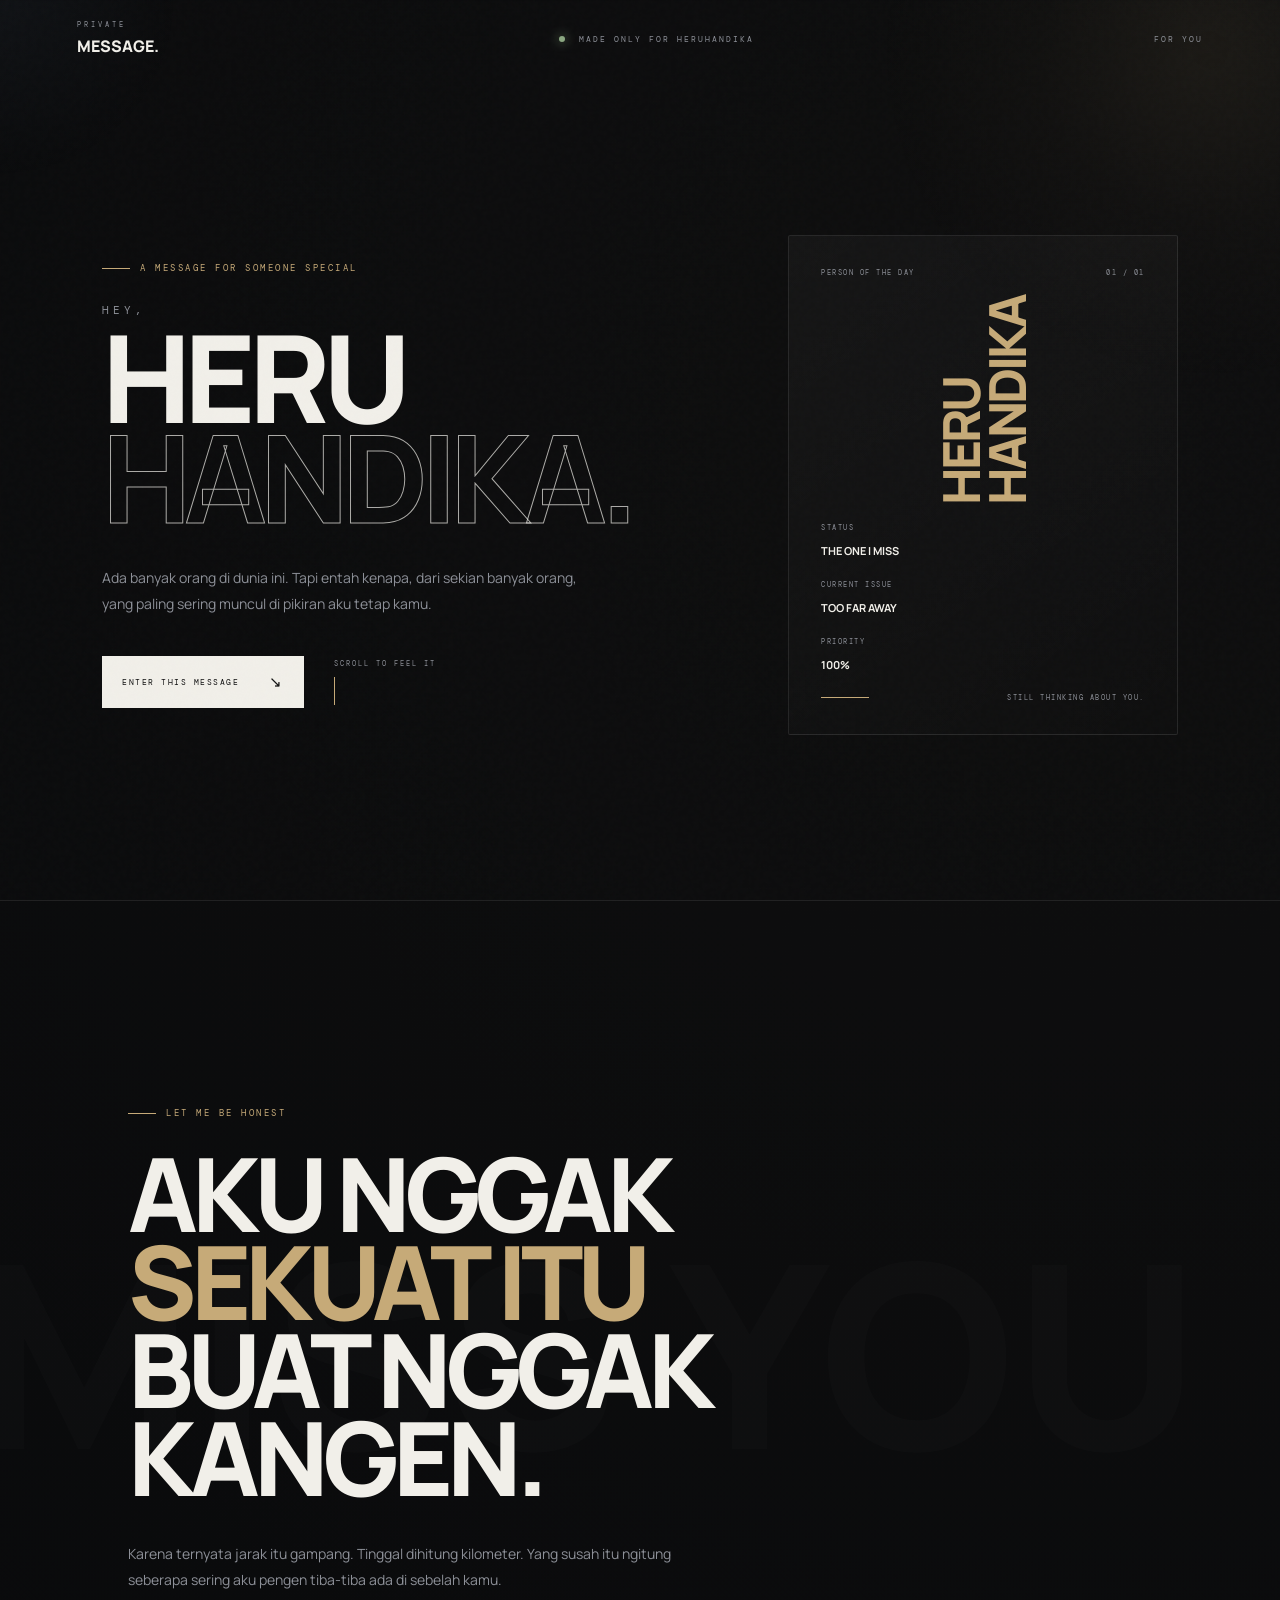
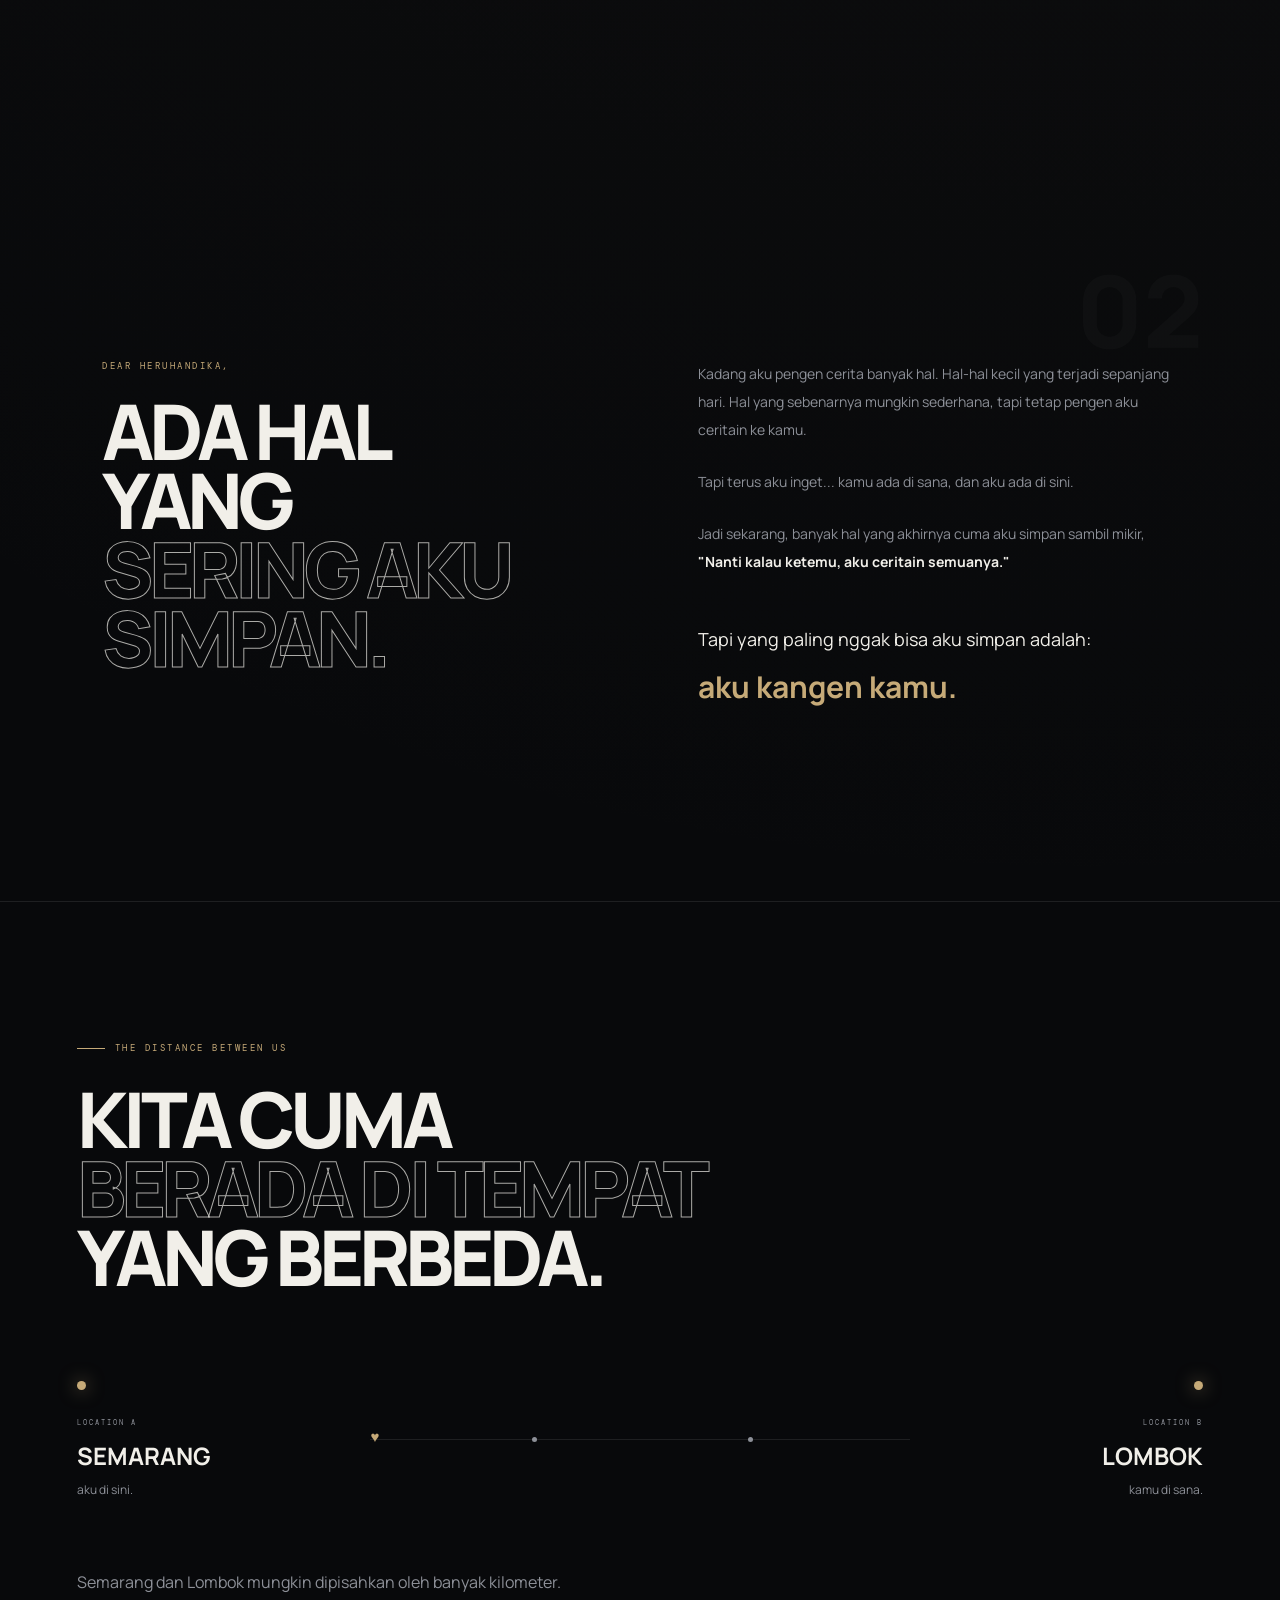
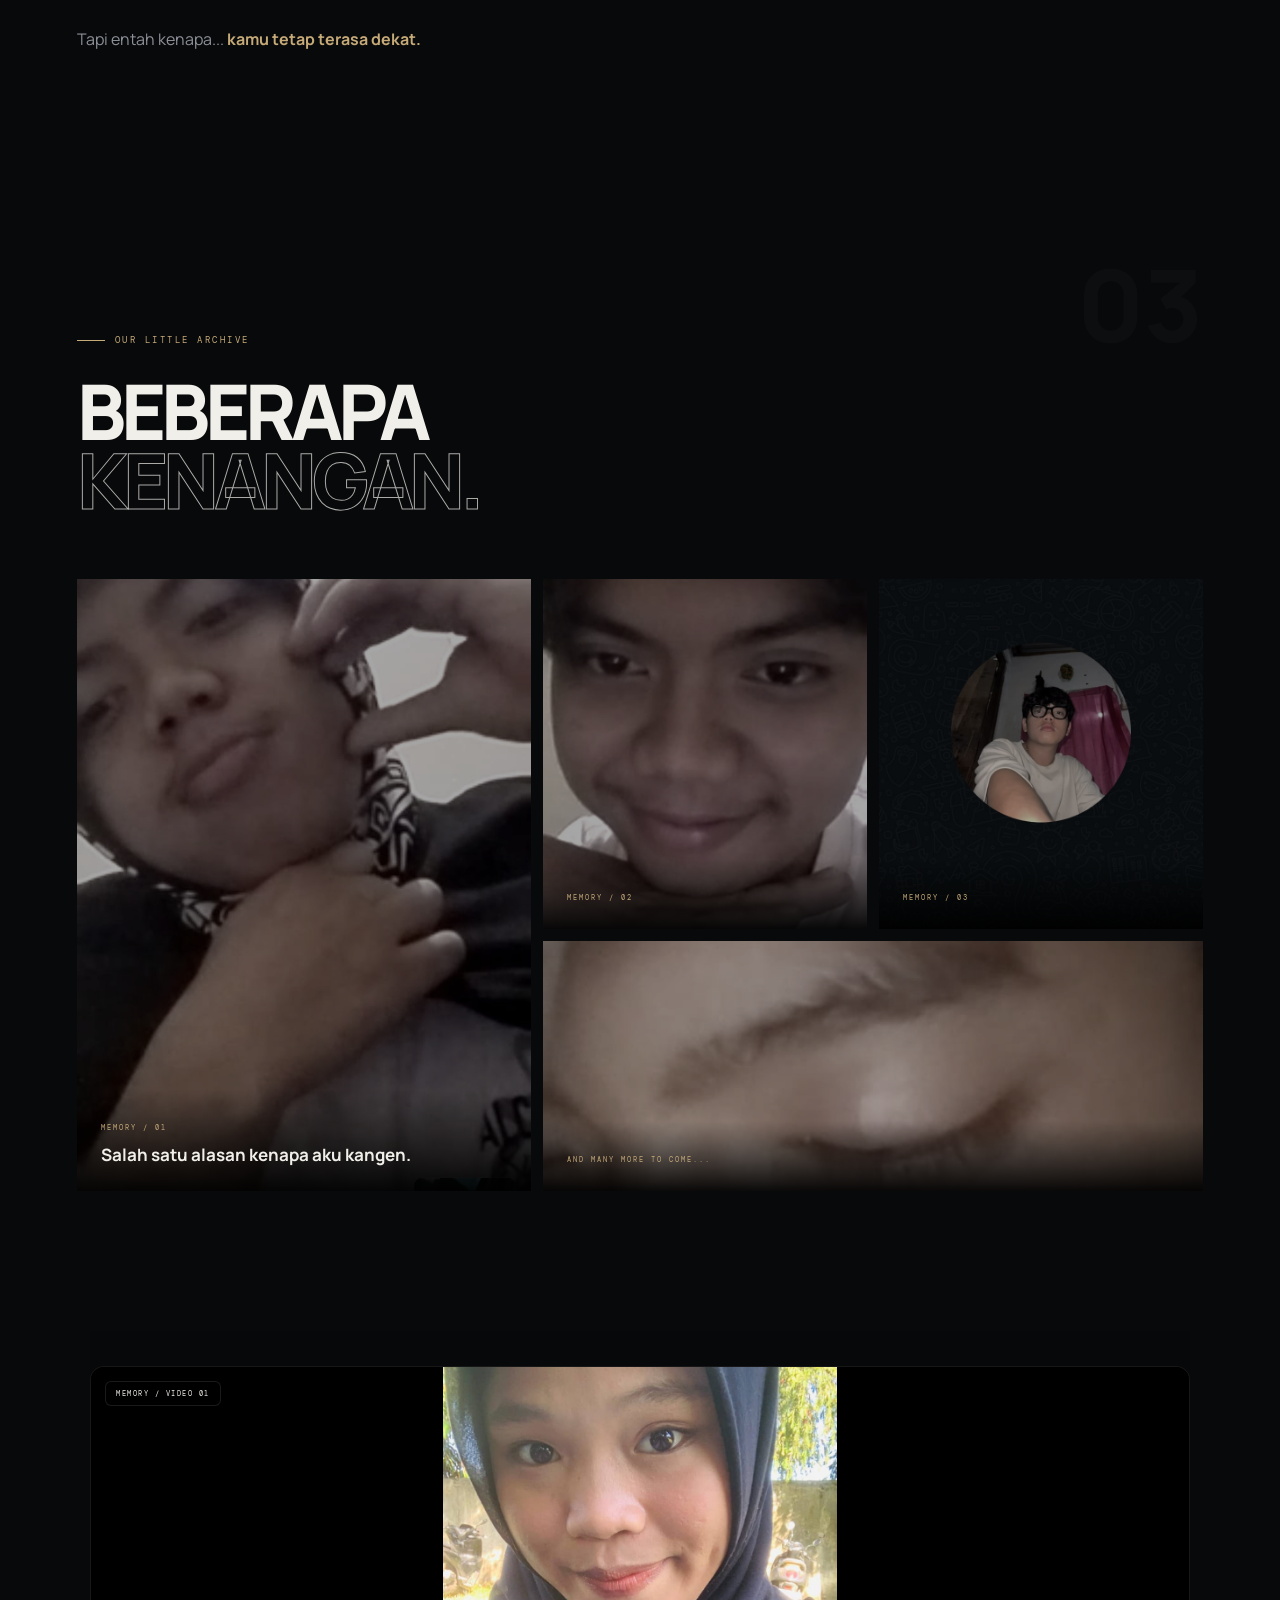
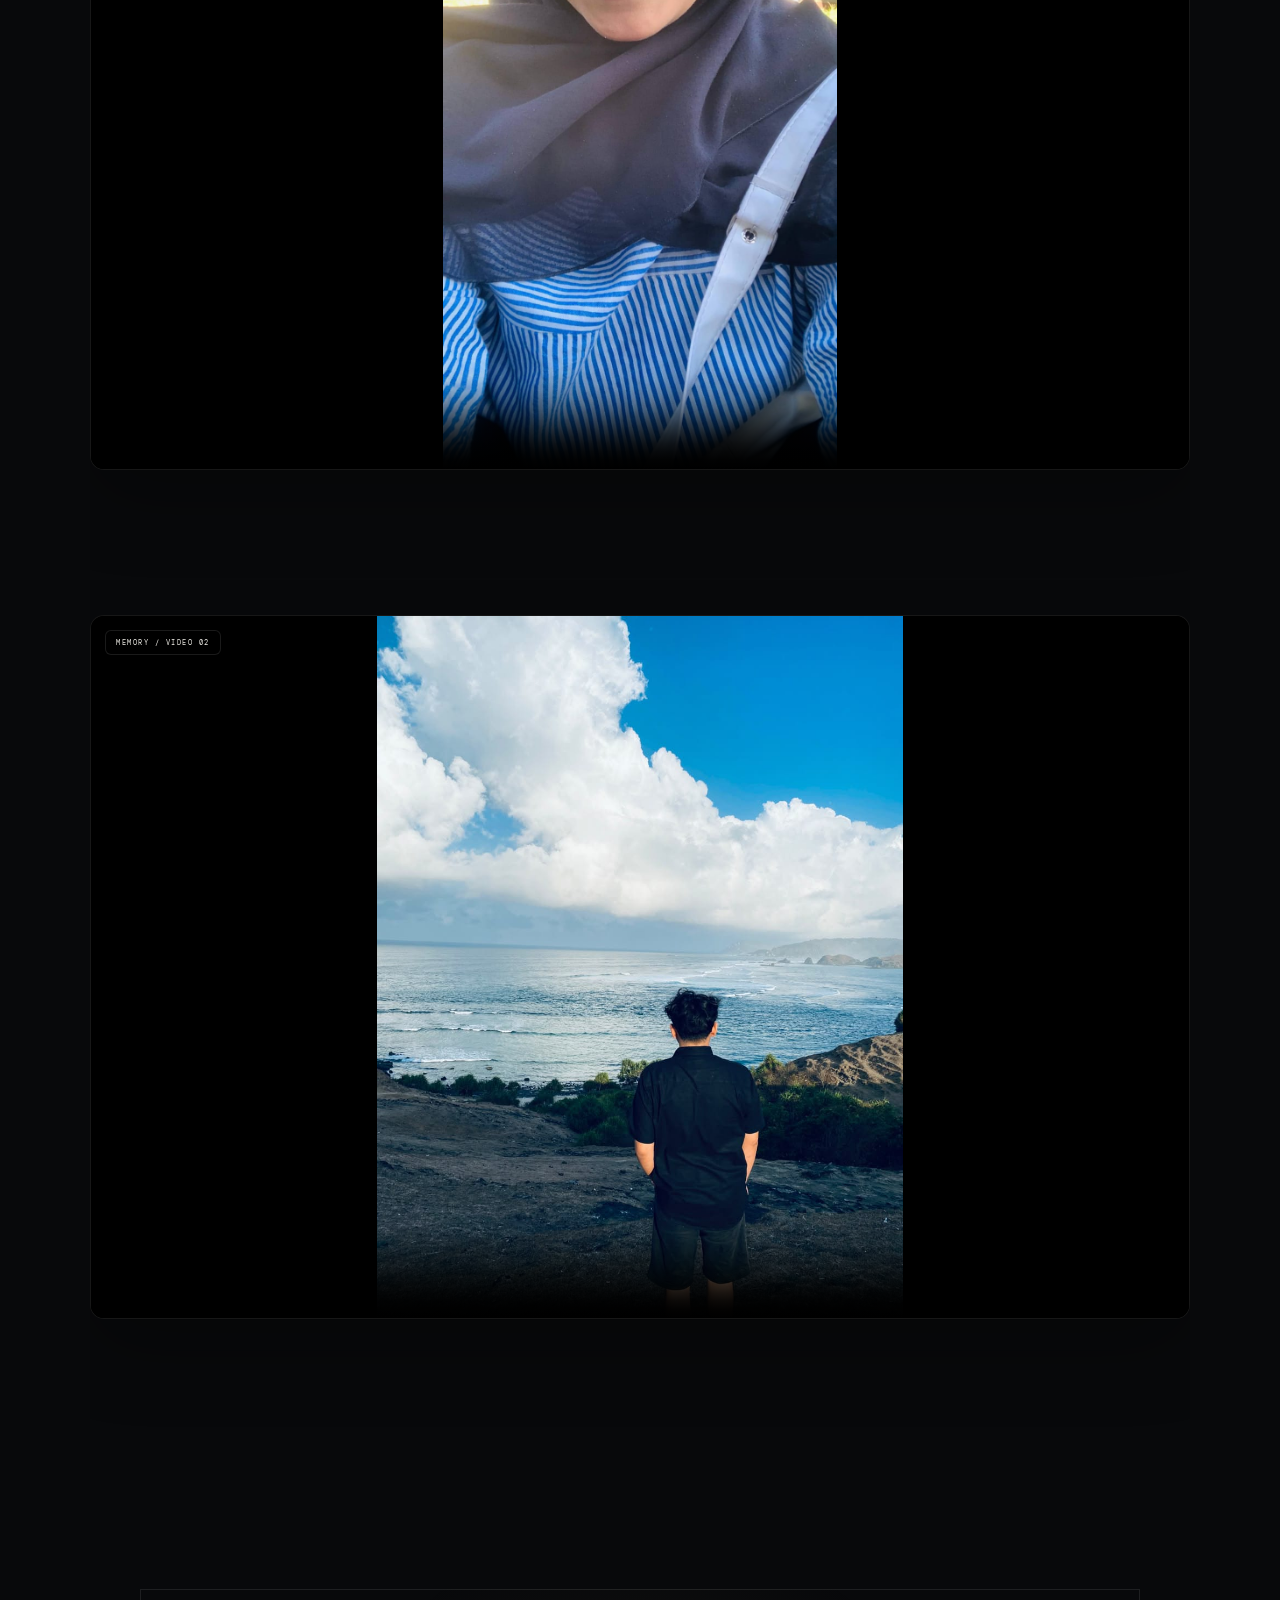
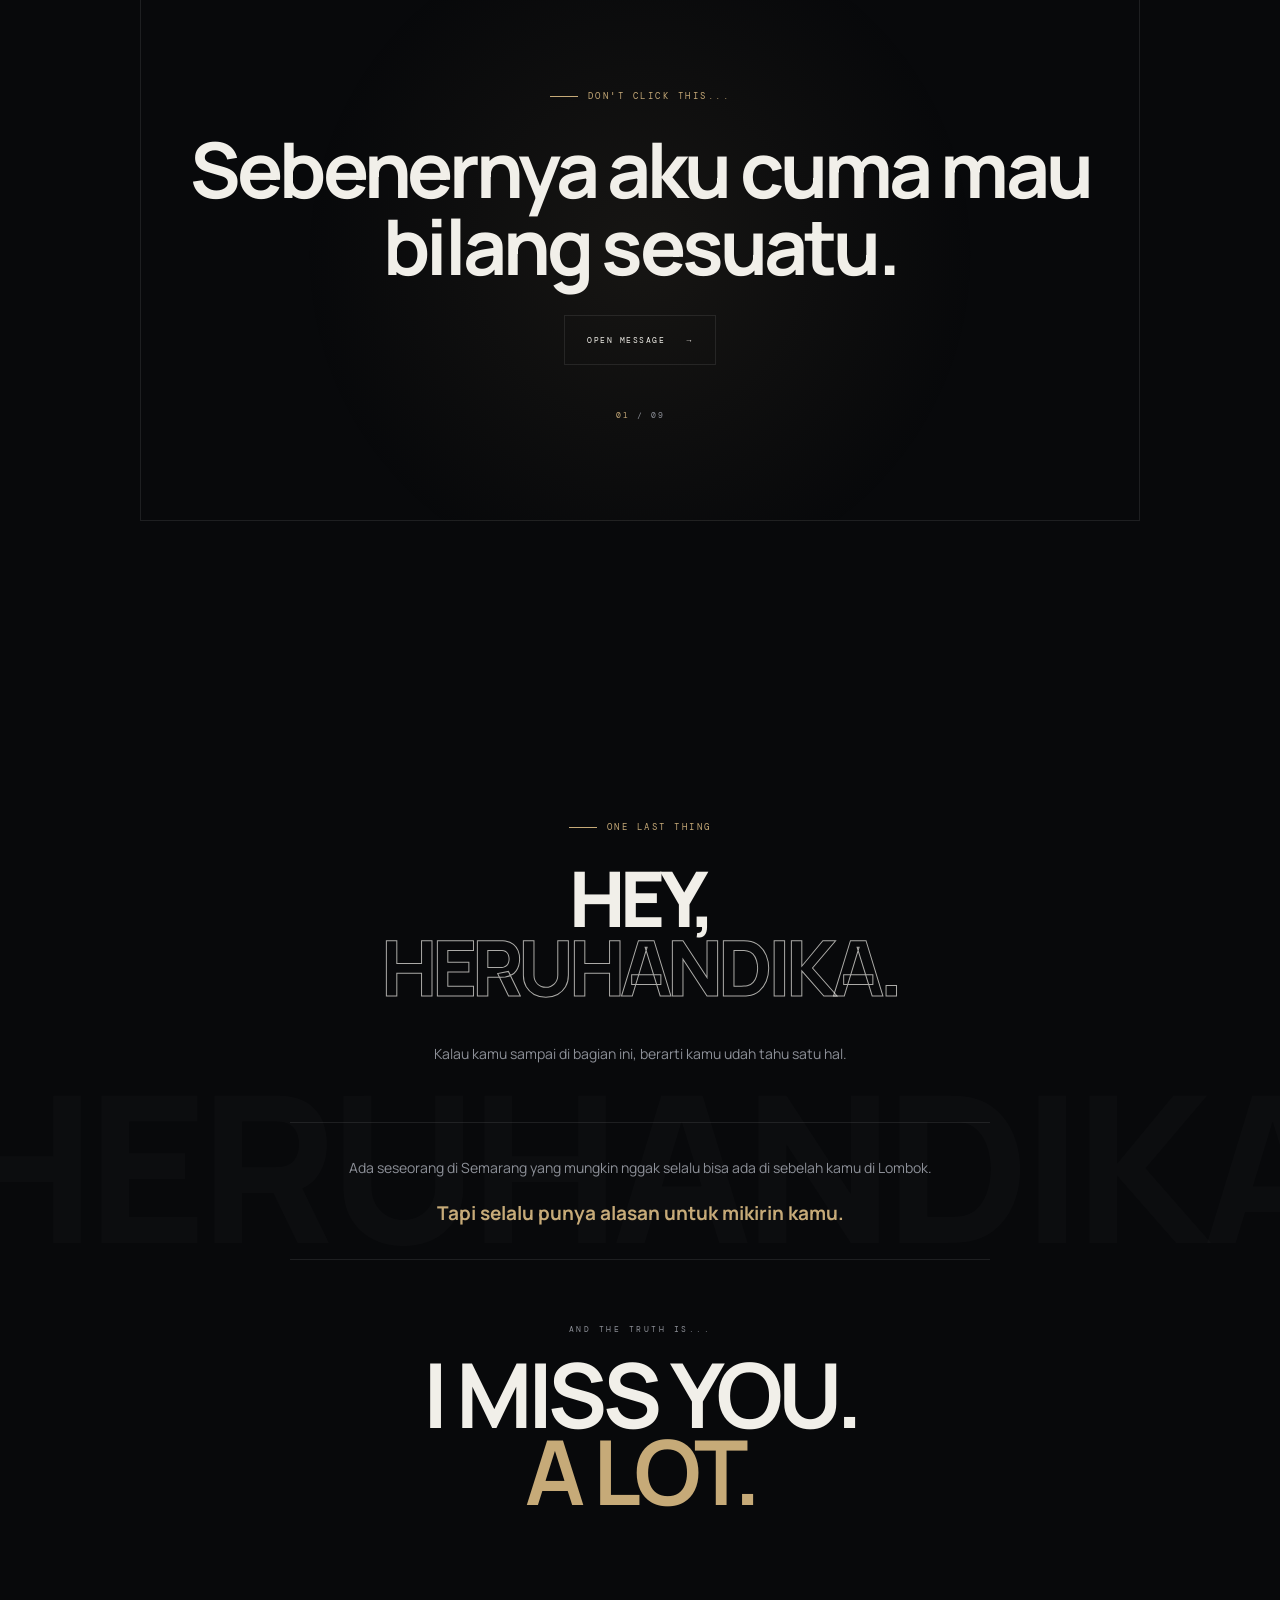
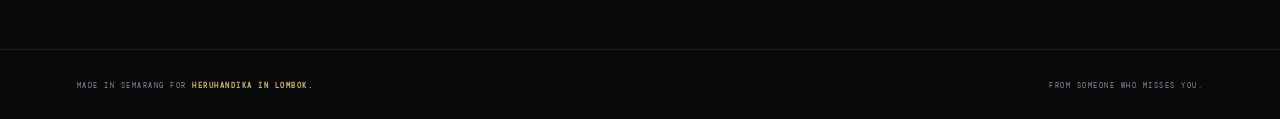
==== commit ad7779c1: "Upload website" ====
--- a/index.html
+++ b/index.html
@@ -1,527 +1,1131 @@
 <!DOCTYPE html>
 <html lang="id">
+
 <head>
-    <meta charset="UTF-8">
-    <meta name="viewport" content="width=device-width, initial-scale=1.0">
-
-    <title>For Heruhandika ❤️</title>
-
-    <link rel="stylesheet" href="style.css">
+
+<meta charset="UTF-8">
+
+<meta
+name="viewport"
+content="width=device-width,initial-scale=1.0"
+>
+
+<meta name="theme-color" content="#0b0b0d">
+
+<meta
+name="description"
+content="A private message for someone special."
+>
+
+<title>For Heruhandika ❤️</title>
+
+<link
+rel="preconnect"
+href="https://fonts.googleapis.com"
+>
+
+<link
+rel="preconnect"
+href="https://fonts.gstatic.com"
+crossorigin
+>
+
+<link rel="stylesheet" href="style.css">
+
 </head>
 
+
 <body>
 
-    <!-- LOADING -->
-    <div class="loader" id="loader">
-        <div class="loader-number">01</div>
-
-        <div class="loader-name">
-            HERUHANDIKA
-        </div>
-
-        <div class="loading-line">
+
+<!-- =========================
+     LOADING
+========================= -->
+
+<div class="loader" id="loader">
+
+    <div class="loader-number">
+        01 / PRIVATE MESSAGE
+    </div>
+
+    <div class="loader-name">
+        HERUHANDIKA
+    </div>
+
+    <div class="loading-line">
+        <span></span>
+    </div>
+
+    <p>
+        PREPARING SOMETHING FOR YOU...
+    </p>
+
+</div>
+
+
+<!-- =========================
+     BACKGROUND
+========================= -->
+
+<div class="noise"></div>
+
+<div class="spotlight"></div>
+
+<div class="cursor-glow"></div>
+
+
+<!-- =========================
+     NAVBAR
+========================= -->
+
+<nav class="navbar">
+
+    <div class="brand">
+
+        <span>
+            PRIVATE
+        </span>
+
+        <strong>
+            MESSAGE.
+        </strong>
+
+    </div>
+
+
+    <div class="nav-center">
+
+        <span class="online-dot"></span>
+
+        MADE ONLY FOR HERUHANDIKA
+
+    </div>
+
+
+    <div class="nav-number">
+
+        FOR YOU
+
+    </div>
+
+</nav>
+
+
+
+<main>
+
+
+<!-- =========================
+     HERO
+========================= -->
+
+<section class="hero">
+
+
+    <div class="hero-left reveal">
+
+
+        <div class="eyebrow">
+
             <span></span>
-        </div>
-
-        <p>PREPARING SOMETHING FOR YOU...</p>
-    </div>
-
-
-    <!-- BACKGROUND -->
-    <div class="noise"></div>
-    <div class="spotlight"></div>
-    <div class="cursor-glow"></div>
-
-
-    <!-- NAVBAR -->
-    <nav class="navbar">
-
-        <div class="brand">
-            <span>PRIVATE</span>
-            <strong>MESSAGE.</strong>
-        </div>
-
-        <div class="nav-center">
-            <span class="online-dot"></span>
-            MADE ONLY FOR HERUHANDIKA
-        </div>
-
-        <div class="nav-number">
-            FOR YOU
-        </div>
-
-    </nav>
-
-
-    <!-- HERO -->
-    <section class="hero">
-
-        <div class="hero-left reveal">
-
-            <div class="eyebrow">
+
+            A MESSAGE FOR SOMEONE SPECIAL
+
+        </div>
+
+
+        <p class="hero-small">
+
+            HEY,
+
+        </p>
+
+
+        <h1>
+
+            HERU
+
+            <br>
+
+            <span>
+                HANDIKA.
+            </span>
+
+        </h1>
+
+
+        <p class="hero-description">
+
+            Ada banyak orang di dunia ini.
+
+            Tapi entah kenapa,
+
+            dari sekian banyak orang,
+
+            yang paling sering muncul
+
+            di pikiran aku tetap kamu.
+
+        </p>
+
+
+        <div class="hero-actions">
+
+
+            <button
+            class="main-button"
+            id="startButton"
+            type="button"
+            >
+
+                <span>
+                    ENTER THIS MESSAGE
+                </span>
+
+                <b>
+                    ↘
+                </b>
+
+            </button>
+
+
+            <div class="scroll-text">
+
+                SCROLL TO FEEL IT
+
                 <span></span>
-                A MESSAGE FOR SOMEONE SPECIAL
+
             </div>
 
-            <p class="hero-small">
-                HEY,
+
+        </div>
+
+
+    </div>
+
+
+
+    <div class="hero-right reveal">
+
+
+        <div class="person-card">
+
+
+            <div class="card-top">
+
+                <span>
+                    PERSON OF THE DAY
+                </span>
+
+                <span>
+                    01 / 01
+                </span>
+
+            </div>
+
+
+
+            <div class="person-name">
+
+                HERU
+
+                <br>
+
+                HANDIKA
+
+            </div>
+
+
+
+            <div class="person-info">
+
+
+                <div>
+
+                    <small>
+                        STATUS
+                    </small>
+
+                    <strong>
+                        THE ONE I MISS
+                    </strong>
+
+                </div>
+
+
+                <div>
+
+                    <small>
+                        CURRENT ISSUE
+                    </small>
+
+                    <strong>
+                        TOO FAR AWAY
+                    </strong>
+
+                </div>
+
+
+                <div>
+
+                    <small>
+                        PRIORITY
+                    </small>
+
+                    <strong>
+                        100%
+                    </strong>
+
+                </div>
+
+
+            </div>
+
+
+
+            <div class="card-footer">
+
+                <span></span>
+
+                <p>
+                    STILL THINKING ABOUT YOU.
+                </p>
+
+            </div>
+
+
+        </div>
+
+
+    </div>
+
+
+</section>
+
+
+
+<!-- =========================
+     STATEMENT
+========================= -->
+
+<section
+class="statement-section"
+id="message"
+>
+
+
+    <div class="big-background-text">
+
+        MISS YOU
+
+    </div>
+
+
+    <div class="statement reveal">
+
+
+        <p class="eyebrow">
+
+            <span></span>
+
+            LET ME BE HONEST
+
+        </p>
+
+
+        <h2>
+
+            AKU NGGAK
+
+            <br>
+
+            <span>
+                SEKUAT ITU
+            </span>
+
+            <br>
+
+            BUAT NGGAK KANGEN.
+
+        </h2>
+
+
+        <p class="statement-description">
+
+            Karena ternyata jarak itu gampang.
+
+            Tinggal dihitung kilometer.
+
+            Yang susah itu ngitung seberapa sering
+
+            aku pengen tiba-tiba ada
+
+            di sebelah kamu.
+
+        </p>
+
+
+    </div>
+
+
+</section>
+
+
+
+<!-- =========================
+     LETTER
+========================= -->
+
+<section class="letter-section">
+
+
+    <div class="section-index">
+
+        02
+
+    </div>
+
+
+    <div class="letter-container">
+
+
+        <div class="letter-title reveal">
+
+
+            <p>
+
+                DEAR HERUHANDIKA,
+
             </p>
 
-            <h1>
-                HERU<br>
-                <span>HANDIKA.</span>
-            </h1>
-
-            <p class="hero-description">
-                Ada banyak orang di dunia ini.
-                Tapi entah kenapa, yang paling sering
-                muncul di pikiran aku tetap kamu.
+
+            <h2>
+
+                ADA HAL YANG
+
+                <br>
+
+                <span>
+                    SERING AKU SIMPAN.
+                </span>
+
+            </h2>
+
+
+        </div>
+
+
+
+        <div class="letter-content reveal">
+
+
+            <p>
+
+                Kadang aku pengen cerita banyak hal.
+
+                Hal-hal kecil yang terjadi sepanjang hari.
+
+                Hal yang sebenarnya mungkin sederhana,
+
+                tapi tetap pengen aku ceritain ke kamu.
+
             </p>
 
-            <div class="hero-actions">
-
-                <button class="main-button" id="startButton">
-                    <span>ENTER THIS MESSAGE</span>
-                    <b>↘</b>
-                </button>
-
-                <div class="scroll-text">
-                    SCROLL TO FEEL IT
-                    <span></span>
+
+            <p>
+
+                Tapi terus aku inget...
+
+                kamu ada di sana,
+
+                dan aku ada di sini.
+
+            </p>
+
+
+            <p>
+
+                Jadi sekarang,
+
+                banyak hal yang akhirnya cuma
+
+                aku simpan sambil mikir,
+
+                <b>
+
+                    "Nanti kalau ketemu,
+                    aku ceritain semuanya."
+
+                </b>
+
+            </p>
+
+
+            <p class="highlight-text">
+
+                Tapi yang paling nggak bisa
+
+                aku simpan adalah:
+
+                <br>
+
+                <span>
+
+                    aku kangen kamu.
+
+                </span>
+
+            </p>
+
+
+        </div>
+
+
+    </div>
+
+
+</section>
+
+
+
+<!-- =========================
+     DISTANCE
+========================= -->
+
+<section class="distance-section">
+
+
+    <div class="container">
+
+
+        <div class="distance-heading reveal">
+
+
+            <p class="eyebrow">
+
+                <span></span>
+
+                THE DISTANCE BETWEEN US
+
+            </p>
+
+
+            <h2>
+
+                KITA CUMA
+
+                <br>
+
+                <span>
+
+                    BERADA DI TEMPAT
+
+                </span>
+
+                <br>
+
+                YANG BERBEDA.
+
+            </h2>
+
+
+        </div>
+
+
+
+        <div class="distance-map reveal">
+
+
+            <!-- SEMARANG -->
+
+            <div class="location left-location">
+
+
+                <div class="location-dot"></div>
+
+
+                <small>
+
+                    LOCATION A
+
+                </small>
+
+
+                <h3>
+
+                    SEMARANG
+
+                </h3>
+
+
+                <p>
+
+                    aku di sini.
+
+                </p>
+
+
+            </div>
+
+
+
+            <!-- DISTANCE LINE -->
+
+            <div class="travel-line">
+
+
+                <div class="travel-dot dot-one"></div>
+
+                <div class="travel-dot dot-two"></div>
+
+                <div class="moving-heart">
+
+                    ♥
+
                 </div>
 
+
             </div>
 
-        </div>
-
-
-        <!-- PERSON CARD -->
-        <div class="hero-right reveal">
-
-            <div class="person-card">
-
-                <div class="card-top">
-                    <span>PERSON OF THE DAY</span>
-                    <span>01 / 01</span>
+
+
+            <!-- LOMBOK -->
+
+            <div class="location right-location">
+
+
+                <div class="location-dot"></div>
+
+
+                <small>
+
+                    LOCATION B
+
+                </small>
+
+
+                <h3>
+
+                    LOMBOK
+
+                </h3>
+
+
+                <p>
+
+                    kamu di sana.
+
+                </p>
+
+
+            </div>
+
+
+        </div>
+
+
+
+        <p class="distance-ending reveal">
+
+            Semarang dan Lombok mungkin dipisahkan
+
+            oleh banyak kilometer.
+
+            <br><br>
+
+            Tapi entah kenapa...
+
+            <strong>
+
+                kamu tetap terasa dekat.
+
+            </strong>
+
+        </p>
+
+
+    </div>
+
+
+</section>
+
+
+
+<!-- =========================
+     MEMORY
+========================= -->
+
+<section class="memory-section">
+
+
+    <div class="section-index">
+
+        03
+
+    </div>
+
+
+    <div class="container">
+
+
+        <div class="memory-heading reveal">
+
+
+            <p class="eyebrow">
+
+                <span></span>
+
+                OUR LITTLE ARCHIVE
+
+            </p>
+
+
+            <h2>
+
+                BEBERAPA
+
+                <br>
+
+                <span>
+
+                    KENANGAN.
+
+                </span>
+
+            </h2>
+
+
+        </div>
+
+
+
+        <div class="memory-grid">
+
+
+            <!-- FOTO 1 -->
+
+            <div class="memory-card main-memory reveal">
+
+
+                <img
+                src="img/foto1.jpeg"
+                alt="Kenangan bersama Heruhandika"
+                loading="lazy"
+                >
+
+
+                <div class="memory-caption">
+
+
+                    <span>
+
+                        MEMORY / 01
+
+                    </span>
+
+
+                    <h3>
+
+                        Salah satu alasan
+
+                        kenapa aku kangen.
+
+                    </h3>
+
+
                 </div>
 
-                <div class="person-name">
-                    HERUHANDIKA
+
+            </div>
+
+
+
+            <!-- FOTO 2 -->
+
+            <div class="memory-card reveal">
+
+
+                <img
+                src="img/foto2.jpeg"
+                alt="Memory 02"
+                loading="lazy"
+                >
+
+
+                <div class="memory-caption">
+
+                    <span>
+
+                        MEMORY / 02
+
+                    </span>
+
                 </div>
 
-                <div class="person-info">
-
-                    <div>
-                        <small>STATUS</small>
-                        <strong>THE ONE I MISS</strong>
-                    </div>
-
-                    <div>
-                        <small>CURRENT ISSUE</small>
-                        <strong>TOO FAR AWAY</strong>
-                    </div>
-
-                    <div>
-                        <small>PRIORITY</small>
-                        <strong>100%</strong>
-                    </div>
+
+            </div>
+
+
+
+            <!-- FOTO 3 -->
+
+            <div class="memory-card reveal">
+
+
+                <img
+                src="img/foto3.jpeg"
+                alt="Memory 03"
+                loading="lazy"
+                >
+
+
+                <div class="memory-caption">
+
+                    <span>
+
+                        MEMORY / 03
+
+                    </span>
 
                 </div>
 
-                <div class="card-footer">
-                    <span></span>
-                    <p>STILL THINKING ABOUT YOU.</p>
+
+            </div>
+
+
+
+            <!-- FOTO 4 -->
+
+            <div class="memory-card wide reveal">
+
+
+                <img
+                src="img/foto4.jpeg"
+                alt="Kenangan lainnya"
+                loading="lazy"
+                >
+
+
+                <div class="memory-caption">
+
+                    <span>
+
+                        AND MANY MORE TO COME...
+
+                    </span>
+
                 </div>
 
+
             </div>
 
-        </div>
-
-    </section>
-
-
-    <!-- STATEMENT -->
-    <section class="statement-section" id="message">
-
-        <div class="big-background-text">
-            MISS YOU
-        </div>
-
-        <div class="statement reveal">
-
-            <p class="eyebrow">
-                <span></span>
-                LET ME BE HONEST
-            </p>
-
-            <h2>
-                AKU NGGAK
-                <br>
-                <span>SEKUAT ITU</span>
-                <br>
-                BUAT NGGAK KANGEN.
-            </h2>
-
-            <p class="statement-description">
-                Karena ternyata jarak itu gampang.
-                Tinggal dihitung kilometer.
-                Yang susah itu ngitung seberapa sering
-                aku pengen tiba-tiba ada di sebelah kamu.
-            </p>
-
-        </div>
-
-    </section>
-
-
-    <!-- LETTER -->
-    <section class="letter-section">
-
-        <div class="section-index">02</div>
-
-        <div class="letter-container">
-
-            <div class="letter-title reveal">
-
-                <p>DEAR HERUHANDIKA,</p>
-
-                <h2>
-                    ADA HAL YANG
-                    <br>
-                    <span>SERING AKU SIMPAN.</span>
-                </h2>
-
-            </div>
-
-
-            <div class="letter-content reveal">
-
-                <p>
-                    Kadang aku pengen cerita banyak hal.
-                    Hal-hal kecil yang terjadi sepanjang hari.
-                    Tapi terus aku inget...
-                    kamu ada di sana dan aku ada di sini.
-                </p>
-
-                <p>
-                    Jadi sekarang, banyak hal yang akhirnya cuma
-                    aku simpan sambil mikir,
-                    <b>"Nanti kalau ketemu, aku ceritain semuanya."</b>
-                </p>
-
-                <p class="highlight-text">
-                    Tapi yang paling nggak bisa aku simpan adalah:
-                    <br>
-                    <span>aku kangen kamu.</span>
-                </p>
-
-            </div>
-
-        </div>
-
-    </section>
-
-
-    <!-- DISTANCE -->
-    <section class="distance-section">
-
-        <div class="container">
-
-            <div class="distance-heading reveal">
-
-                <p class="eyebrow">
-                    <span></span>
-                    THE DISTANCE BETWEEN US
-                </p>
-
-                <h2>
-                    KITA CUMA
-                    <br>
-                    <span>BERADA DI TEMPAT</span>
-                    <br>
-                    YANG BERBEDA.
-                </h2>
-
-            </div>
-
-
-            <div class="distance-map reveal">
-
-                <div class="location left-location">
-
-                    <div class="location-dot"></div>
-
-                    <small>LOCATION A</small>
-
-                    <h3>AKU</h3>
-
-                    <p>waiting here.</p>
-
-                </div>
-
-
-                <div class="travel-line">
-
-                    <div class="travel-dot dot-one"></div>
-                    <div class="travel-dot dot-two"></div>
-
-                    <div class="moving-heart">♥</div>
-
-                </div>
-
-
-                <div class="location right-location">
-
-                    <div class="location-dot"></div>
-
-                    <small>LOCATION B</small>
-
-                    <h3>HERUHANDIKA</h3>
-
-                    <p>somewhere there.</p>
-
-                </div>
-
-            </div>
-
-
-            <p class="distance-ending reveal">
-                Tapi entah kenapa...
-                <strong>kamu tetap terasa dekat.</strong>
-            </p>
-
-        </div>
-
-    </section>
-
-
-    <!-- PHOTO MEMORY -->
-    <section class="memory-section">
-
-        <div class="section-index">03</div>
-
-        <div class="container">
-
-            <div class="memory-heading reveal">
-
-                <p class="eyebrow">
-                    <span></span>
-                    OUR LITTLE ARCHIVE
-                </p>
-
-                <h2>
-                    BEBERAPA
-                    <span>KENANGAN.</span>
-                </h2>
-
-            </div>
-
-
-            <div class="memory-grid">
-
-                <div class="memory-card main-memory reveal">
-
-                    <img src="img/foto1.jpeg" alt="Kenangan">
-
-                    <div class="memory-caption">
-                        <span>MEMORY / 01</span>
-
-                        <h3>
-                            Salah satu alasan
-                            kenapa aku kangen.
-                        </h3>
-                    </div>
-
-                </div>
-
-
-                <div class="memory-card reveal">
-
-                    <img src="img/foto2.jpeg" alt="Kenangan">
-
-                    <div class="memory-caption">
-                        <span>MEMORY / 02</span>
-                    </div>
-
-                </div>
-
-
-                <div class="memory-card reveal">
-
-                    <img src="img/foto3.jpeg" alt="Kenangan">
-
-                    <div class="memory-caption">
-                        <span>MEMORY / 03</span>
-                    </div>
-
-                </div>
-
-
-                <div class="memory-card wide reveal">
-
-                    <img src="img/foto4.jpeg" alt="Kenangan">
-
-                    <div class="memory-caption">
-                        <span>AND MANY MORE TO COME...</span>
-                    </div>
-
-                </div>
-
-            </div>
-
-        </div>
-
-    </section>
-
-
-    <!-- VIDEO -->
-     <div class="video-frame reveal">
-
-    <div class="video-label">
-        MEMORY / 01
-    </div>
-
-    <video
+
+        </div>
+
+
+    </div>
+
+
+</section>
+
+
+
+<!-- =========================
+     VIDEO MEMORY 01
+========================= -->
+
+<section class="video-section">
+
+
+    <div class="video-frame reveal">
+
+
+        <div class="video-label">
+
+            MEMORY / VIDEO 01
+
+        </div>
+
+
+        <video
         class="our-video"
         controls
         playsinline
         preload="metadata"
-        poster="img/foto4.jpeg"
-    >
-        <source src="./asset/video.mp4.mp4" type="video/mp4">
-        Browser kamu tidak mendukung video.
-    </video>
-
-    </div>
-
-
-
-<!-- VIDEO 2 -->
-<div class="video-frame reveal">
-
-    <div class="video-label">
-        MEMORY / 02
-    </div>
-
-    <video
+        poster="./img/cover1.jpeg"
+        >
+
+            <source
+            src="./asset/video.mp4.mp4"
+            type="video/mp4"
+            >
+
+            Browser kamu tidak mendukung video.
+
+        </video>
+
+
+    </div>
+
+
+</section>
+
+
+
+<!-- =========================
+     VIDEO MEMORY 02
+========================= -->
+
+<section class="video-section">
+
+
+    <div class="video-frame reveal">
+
+
+        <div class="video-label">
+
+            MEMORY / VIDEO 02
+
+        </div>
+
+
+        <video
         class="our-video"
         controls
         playsinline
         preload="metadata"
-        poster="./assets/cover-video2.jpg"
-    >
-        <source src="./assets/video2.mp4" type="video/mp4">
-        Browser kamu tidak mendukung video.
-    </video>
-
-</div>
-
-
-    <!-- INTERACTIVE MESSAGE -->
-    <section class="interactive-section">
-
-        <div class="interactive-box reveal">
-
-            <p class="eyebrow">
-                <span></span>
-                DON'T CLICK THIS...
+        poster="./img/cover2.jpeg"
+        >
+
+            <source
+            src="./asset/video1.mp4"
+            type="video/mp4"
+            >
+
+            Browser kamu tidak mendukung video.
+
+        </video>
+
+
+    </div>
+
+
+</section>
+
+
+
+<!-- =========================
+     INTERACTIVE MESSAGE
+========================= -->
+
+<section class="interactive-section">
+
+
+    <div class="interactive-box reveal">
+
+
+        <p class="eyebrow">
+
+            <span></span>
+
+            DON'T CLICK THIS...
+
+        </p>
+
+
+        <h2 id="messageText">
+
+            Sebenernya aku cuma mau bilang sesuatu.
+
+        </h2>
+
+
+        <button
+        id="messageButton"
+        class="message-button"
+        type="button"
+        >
+
+            OPEN MESSAGE
+
+            <span>
+
+                →
+
+            </span>
+
+        </button>
+
+
+        <div class="message-counter">
+
+            <span id="messageCount">
+
+                01
+
+            </span>
+
+            / 09
+
+        </div>
+
+
+    </div>
+
+
+</section>
+
+
+
+<!-- =========================
+     FINAL
+========================= -->
+
+<section class="final-section">
+
+
+    <div class="final-background">
+
+        HERUHANDIKA
+
+    </div>
+
+
+    <div class="final-content reveal">
+
+
+        <p class="eyebrow">
+
+            <span></span>
+
+            ONE LAST THING
+
+        </p>
+
+
+        <h2>
+
+            HEY,
+
+            <br>
+
+            <span>
+
+                HERUHANDIKA.
+
+            </span>
+
+        </h2>
+
+
+        <p class="final-text">
+
+            Kalau kamu sampai di bagian ini,
+
+            berarti kamu udah tahu satu hal.
+
+        </p>
+
+
+
+        <div class="final-message">
+
+
+            <p>
+
+                Ada seseorang di Semarang
+
+                yang mungkin nggak selalu bisa
+
+                ada di sebelah kamu di Lombok.
+
             </p>
 
-            <h2 id="messageText">
-                Sebenernya aku cuma mau bilang sesuatu.
-            </h2>
-
-            <button
-                id="messageButton"
-                class="message-button"
-            >
-                OPEN MESSAGE
-                <span>→</span>
-            </button>
-
-            <div class="message-counter">
-                <span id="messageCount">01</span>
-                / 09
-            </div>
-
-        </div>
-
-    </section>
-
-
-    <!-- FINAL -->
-    <section class="final-section">
-
-        <div class="final-background">
-            HERUHANDIKA
-        </div>
-
-        <div class="final-content reveal">
-
-            <p class="eyebrow">
-                <span></span>
-                ONE LAST THING
-            </p>
-
-            <h2>
-                HEY,
+
+            <strong>
+
+                Tapi selalu punya alasan
+
+                untuk mikirin kamu.
+
+            </strong>
+
+
+        </div>
+
+
+
+        <div class="last-words">
+
+
+            <span>
+
+                AND THE TRUTH IS...
+
+            </span>
+
+
+            <h3>
+
+                I MISS YOU.
+
                 <br>
-                <span>HERUHANDIKA.</span>
-            </h2>
-
-            <p class="final-text">
-                Kalau kamu sampai di bagian ini,
-                berarti kamu udah tahu satu hal.
-            </p>
-
-            <div class="final-message">
-
-                <p>
-                    Ada seseorang di sini
-                    yang mungkin nggak selalu bisa
-                    ada di sebelah kamu.
-                </p>
-
-                <strong>
-                    Tapi selalu punya alasan
-                    untuk mikirin kamu.
-                </strong>
-
-            </div>
-
-            <div class="last-words">
-
-                <span>AND THE TRUTH IS...</span>
-
-                <h3>
-                    I MISS YOU.
-                    <br>
-                    <b>A LOT.</b>
-                </h3>
-
-            </div>
-
-        </div>
-
-    </section>
-
-
-    <!-- FOOTER -->
-    <footer>
-
-        <div>
-            MADE FOR
-            <strong>HERUHANDIKA.</strong>
-        </div>
-
-        <div>
-            FROM SOMEONE WHO MISSES YOU.
-        </div>
-
-    </footer>
-
-
-    <script src="script.js"></script>
+
+                <b>
+
+                    A LOT.
+
+                </b>
+
+            </h3>
+
+
+        </div>
+
+
+    </div>
+
+
+</section>
+
+
+</main>
+
+
+
+<!-- =========================
+     FOOTER
+========================= -->
+
+<footer>
+
+
+    <div>
+
+        MADE IN SEMARANG FOR
+
+        <strong>
+
+            HERUHANDIKA IN LOMBOK.
+
+        </strong>
+
+    </div>
+
+
+    <div>
+
+        FROM SOMEONE WHO MISSES YOU.
+
+    </div>
+
+
+</footer>
+
+
+
+<script src="script.js"></script>
 
 </body>
+
 </html>
--- a/style.css
+++ b/style.css
@@ -1,4 +1,8 @@
 @import url('https://fonts.googleapis.com/css2?family=DM+Mono:wght@400;500&family=Manrope:wght@400;500;600;700;800&display=swap');
+
+/* =========================================================
+   ROOT
+========================================================= */
 
 :root {
     --bg: #08090b;
@@ -7,10 +11,23 @@
     --text: #f1efe9;
     --muted: #8d9098;
     --gold: #c6aa78;
-    --line: rgba(255, 255, 255, 0.09);
-}
-
-* {
+    --gold-soft: rgba(198,170,120,.12);
+    --line: rgba(255,255,255,.09);
+    --line-soft: rgba(255,255,255,.05);
+
+    --container: 1200px;
+    --radius: 18px;
+
+    --ease: cubic-bezier(.22,1,.36,1);
+}
+
+/* =========================================================
+   RESET
+========================================================= */
+
+*,
+*::before,
+*::after {
     margin: 0;
     padding: 0;
     box-sizing: border-box;
@@ -18,92 +35,146 @@
 
 html {
     scroll-behavior: smooth;
+    background: var(--bg);
+    overflow-x: hidden;
 }
 
 body {
-    background: var(--bg);
+    min-width: 0;
+    background:
+        radial-gradient(
+            circle at 85% 5%,
+            rgba(198,170,120,.035),
+            transparent 28%
+        ),
+        var(--bg);
     color: var(--text);
     font-family: "Manrope", sans-serif;
     overflow-x: hidden;
-}
+    -webkit-font-smoothing: antialiased;
+    text-rendering: optimizeLegibility;
+}
+
+img,
+video {
+    max-width: 100%;
+}
+
+button {
+    font: inherit;
+}
+
+button,
+a {
+    -webkit-tap-highlight-color: transparent;
+}
+
+section {
+    position: relative;
+    overflow: hidden;
+}
+
+/* =========================================================
+   BACKGROUND EFFECTS
+========================================================= */
 
 .noise {
     position: fixed;
     inset: 0;
-    opacity: 0.035;
+    z-index: 100;
     pointer-events: none;
-    z-index: 100;
+    opacity: .028;
+    background-image:
+        url("data:image/svg+xml,%3Csvg viewBox='0 0 180 180' xmlns='http://www.w3.org/2000/svg'%3E%3Cfilter id='n'%3E%3CfeTurbulence type='fractalNoise' baseFrequency='.9' numOctaves='3' stitchTiles='stitch'/%3E%3C/filter%3E%3Crect width='100%25' height='100%25' filter='url(%23n)' opacity='.6'/%3E%3C/svg%3E");
 }
 
 .spotlight {
     position: fixed;
     width: 700px;
     height: 700px;
+    top: -300px;
+    right: -280px;
+    z-index: 0;
     border-radius: 50%;
+    pointer-events: none;
     background: radial-gradient(
         circle,
-        rgba(198, 170, 120, 0.08),
-        transparent 65%
+        rgba(198,170,120,.08) 0%,
+        rgba(198,170,120,.025) 35%,
+        transparent 68%
     );
-    top: -250px;
-    right: -250px;
-    pointer-events: none;
 }
 
 .cursor-glow {
     position: fixed;
-    width: 400px;
-    height: 400px;
+    width: 360px;
+    height: 360px;
+    z-index: 1;
+    left: 0;
+    top: 0;
     border-radius: 50%;
+    pointer-events: none;
+    transform: translate(-50%,-50%);
     background: radial-gradient(
         circle,
-        rgba(90, 110, 140, 0.08),
+        rgba(90,110,140,.07),
         transparent 70%
     );
-    pointer-events: none;
-    transform: translate(-50%, -50%);
-}
-
-/* LOADING */
+}
+
+/* =========================================================
+   LOADER
+========================================================= */
 
 .loader {
     position: fixed;
     inset: 0;
-    background: #08090b;
-    z-index: 9999;
+    z-index: 99999;
 
     display: flex;
     flex-direction: column;
     align-items: center;
     justify-content: center;
 
-    transition: 1s ease;
+    padding: 24px;
+    background: #08090b;
+
+    opacity: 1;
+    visibility: visible;
+    transition:
+        opacity .8s ease,
+        visibility .8s ease;
 }
 
 .loader.hide {
     opacity: 0;
     visibility: hidden;
+    pointer-events: none;
 }
 
 .loader-number {
-    font-family: "DM Mono", monospace;
+    margin-bottom: 18px;
+
     color: var(--gold);
-    font-size: 12px;
-    margin-bottom: 20px;
+    font-family: "DM Mono", monospace;
+    font-size: 10px;
+    letter-spacing: 2px;
 }
 
 .loader-name {
-    font-size: clamp(24px, 4vw, 50px);
-    letter-spacing: 10px;
+    margin-bottom: 28px;
+
+    font-size: clamp(24px,5vw,50px);
     font-weight: 800;
-    margin-bottom: 30px;
+    letter-spacing: clamp(4px,1vw,10px);
+    text-align: center;
 }
 
 .loading-line {
-    width: 240px;
+    width: min(240px,70vw);
     height: 1px;
+    overflow: hidden;
     background: var(--line);
-    overflow: hidden;
 }
 
 .loading-line span {
@@ -114,277 +185,359 @@
     animation: load 1.5s infinite ease-in-out;
 }
 
+.loader p {
+    margin-top: 18px;
+
+    color: var(--muted);
+    font-family: "DM Mono", monospace;
+    font-size: 8px;
+    letter-spacing: 2px;
+    text-align: center;
+}
+
 @keyframes load {
     from {
-        transform: translateX(-100%);
+        transform: translateX(-120%);
     }
 
     to {
-        transform: translateX(350%);
-    }
-}
-
-.loader p {
-    margin-top: 20px;
-    font-family: "DM Mono", monospace;
-    font-size: 9px;
-    letter-spacing: 3px;
-    color: var(--muted);
-}
-
-/* NAVBAR */
+        transform: translateX(360%);
+    }
+}
+
+/* =========================================================
+   NAVBAR
+========================================================= */
 
 .navbar {
     position: absolute;
     top: 0;
+    left: 0;
+
     width: 100%;
-    padding: 30px 6%;
+    padding: 28px 6%;
+
     display: flex;
     align-items: center;
     justify-content: space-between;
-    z-index: 5;
+
+    z-index: 20;
 }
 
 .brand {
     display: flex;
     flex-direction: column;
+    min-width: 0;
 }
 
 .brand span {
-    font-family: "DM Mono", monospace;
-    font-size: 8px;
-    letter-spacing: 4px;
-    color: var(--muted);
+    color: var(--muted);
+    font-family: "DM Mono", monospace;
+    font-size: 7px;
+    letter-spacing: 3px;
 }
 
 .brand strong {
-    margin-top: 7px;
-    font-size: 17px;
+    margin-top: 6px;
+    color: var(--text);
+    font-size: 16px;
+    font-weight: 800;
 }
 
 .nav-center,
 .nav-number {
+    color: var(--muted);
     font-family: "DM Mono", monospace;
     font-size: 8px;
     letter-spacing: 2px;
-    color: var(--muted);
+    white-space: nowrap;
 }
 
 .online-dot {
+    display: inline-block;
     width: 6px;
     height: 6px;
-    display: inline-block;
+    margin-right: 7px;
+
     background: #8ca882;
     border-radius: 50%;
-    margin-right: 8px;
     box-shadow: 0 0 12px #8ca882;
 }
 
-/* HERO */
-
-.hero {
-    min-height: 100vh;
-    padding: 160px 8% 80px;
-
-    display: grid;
-    grid-template-columns: 1.2fr 0.8fr;
-    align-items: center;
-    gap: 100px;
+/* =========================================================
+   GENERAL
+========================================================= */
+
+.container {
+    width: min(var(--container), 88%);
+    margin-inline: auto;
 }
 
 .eyebrow {
-    font-family: "DM Mono", monospace;
-    font-size: 9px;
-    letter-spacing: 3px;
-    color: var(--gold);
-    margin-bottom: 30px;
-
     display: flex;
     align-items: center;
     gap: 10px;
+
+    margin-bottom: 28px;
+
+    color: var(--gold);
+    font-family: "DM Mono", monospace;
+    font-size: 9px;
+    letter-spacing: 2.5px;
+    line-height: 1.5;
 }
 
 .eyebrow span {
+    flex: 0 0 auto;
     width: 28px;
     height: 1px;
     background: var(--gold);
 }
 
+.section-index {
+    position: absolute;
+    top: 60px;
+    right: 6%;
+
+    color: rgba(255,255,255,.025);
+    font-size: clamp(60px,8vw,100px);
+    font-weight: 800;
+    line-height: 1;
+    pointer-events: none;
+}
+
+/* =========================================================
+   HERO
+========================================================= */
+
+.hero {
+    min-height: 100svh;
+    padding: 150px 8% 80px;
+
+    display: grid;
+    grid-template-columns: minmax(0,1.2fr) minmax(300px,.8fr);
+    align-items: center;
+    gap: clamp(50px,8vw,110px);
+}
+
+.hero-left,
+.hero-right {
+    min-width: 0;
+}
+
 .hero-small {
+    margin-bottom: 10px;
+
     color: var(--muted);
     font-family: "DM Mono", monospace;
     font-size: 11px;
-    letter-spacing: 5px;
-    margin-bottom: 10px;
+    letter-spacing: 4px;
 }
 
 .hero h1 {
-    font-size: clamp(70px, 10vw, 145px);
-    line-height: 0.82;
-    letter-spacing: -8px;
+    max-width: 100%;
+    font-size: clamp(62px,9.5vw,145px);
+    line-height: .82;
+    letter-spacing: clamp(-7px,-.6vw,-4px);
+    font-weight: 800;
+    overflow-wrap: break-word;
 }
 
 .hero h1 span,
 .letter-title h2 span,
 .distance-heading h2 span,
 .memory-heading h2 span,
-.video-intro h2 span,
 .final-content h2 span {
     color: transparent;
-    -webkit-text-stroke: 1px rgba(241, 239, 233, 0.7);
+    -webkit-text-stroke: 1px rgba(241,239,233,.7);
 }
 
 .hero-description {
     max-width: 500px;
-    margin: 40px 0;
-    color: var(--muted);
+    margin: 38px 0;
+
+    color: var(--muted);
+    font-size: 14px;
     line-height: 1.9;
 }
 
 .hero-actions {
     display: flex;
     align-items: center;
-    gap: 35px;
+    gap: 30px;
 }
 
 .main-button {
-    border: none;
+    min-height: 52px;
+    padding: 16px 20px;
+
+    display: inline-flex;
+    align-items: center;
+    justify-content: space-between;
+    gap: 30px;
+
+    border: 0;
     background: var(--text);
     color: #111;
-    padding: 18px 22px;
-
-    font-family: "DM Mono", monospace;
-    font-size: 9px;
-    letter-spacing: 2px;
-
-    display: flex;
-    align-items: center;
-    gap: 40px;
+
+    font-family: "DM Mono", monospace;
+    font-size: 8px;
+    letter-spacing: 1.5px;
 
     cursor: pointer;
-    transition: 0.4s;
+    transition:
+        transform .35s var(--ease),
+        background .35s ease;
+}
+
+.main-button b {
+    font-size: 15px;
+    font-weight: 400;
 }
 
 .main-button:hover {
     background: var(--gold);
-    transform: translateY(-5px);
+    transform: translateY(-4px);
 }
 
 .scroll-text {
-    font-family: "DM Mono", monospace;
-    font-size: 8px;
-    letter-spacing: 2px;
-    color: var(--muted);
-
     display: flex;
     flex-direction: column;
-    gap: 10px;
+    gap: 9px;
+
+    color: var(--muted);
+    font-family: "DM Mono", monospace;
+    font-size: 7px;
+    letter-spacing: 2px;
 }
 
 .scroll-text span {
     width: 1px;
-    height: 30px;
+    height: 28px;
     background: var(--gold);
 }
 
-/* PERSON CARD */
+/* =========================================================
+   PERSON CARD
+========================================================= */
 
 .person-card {
-    border: 1px solid var(--line);
-    background: rgba(255, 255, 255, 0.02);
-    padding: 35px;
+    width: 100%;
     min-height: 500px;
+    padding: 32px;
 
     display: flex;
     flex-direction: column;
     justify-content: space-between;
+
+    border: 1px solid var(--line);
+    background:
+        linear-gradient(
+            145deg,
+            rgba(255,255,255,.035),
+            rgba(255,255,255,.008)
+        );
+
+    border-radius: 2px;
 }
 
 .card-top,
 .card-footer {
     display: flex;
+    align-items: center;
     justify-content: space-between;
-    font-family: "DM Mono", monospace;
-    font-size: 8px;
-    letter-spacing: 2px;
-    color: var(--muted);
+    gap: 20px;
+
+    color: var(--muted);
+    font-family: "DM Mono", monospace;
+    font-size: 7px;
+    letter-spacing: 1.5px;
 }
 
 .person-name {
-    font-size: clamp(35px, 4vw, 60px);
+    align-self: center;
+
+    color: var(--gold);
+    font-size: clamp(34px,4vw,60px);
     font-weight: 800;
     letter-spacing: -3px;
+    line-height: .9;
 
     writing-mode: vertical-rl;
     transform: rotate(180deg);
-
-    align-self: center;
-    color: var(--gold);
 }
 
 .person-info {
     display: grid;
-    gap: 22px;
+    gap: 20px;
 }
 
 .person-info small {
     display: block;
-    font-family: "DM Mono", monospace;
-    color: var(--muted);
-    font-size: 8px;
-    letter-spacing: 2px;
-    margin-bottom: 7px;
+    margin-bottom: 6px;
+
+    color: var(--muted);
+    font-family: "DM Mono", monospace;
+    font-size: 7px;
+    letter-spacing: 1.5px;
 }
 
 .person-info strong {
-    font-size: 12px;
+    color: var(--text);
+    font-size: 11px;
+    font-weight: 700;
 }
 
 .card-footer span {
-    width: 50px;
+    width: 48px;
     height: 1px;
+    flex: 0 0 auto;
     background: var(--gold);
 }
 
-/* GENERAL */
-
-section {
-    position: relative;
-}
-
-.container {
-    width: min(1200px, 88%);
-    margin: auto;
-}
-
-/* STATEMENT */
+.card-footer p {
+    text-align: right;
+}
+
+/* =========================================================
+   STATEMENT
+========================================================= */
 
 .statement-section {
-    min-height: 100vh;
+    min-height: 100svh;
+    padding: 120px 10%;
+
     display: flex;
     align-items: center;
-    padding: 120px 10%;
+
     border-top: 1px solid var(--line);
-    overflow: hidden;
 }
 
 .big-background-text {
     position: absolute;
-    font-size: 20vw;
+    left: -2%;
+    top: 50%;
+    transform: translateY(-50%);
+
+    color: rgba(255,255,255,.015);
+    font-size: clamp(100px,20vw,280px);
     font-weight: 800;
-    color: rgba(255,255,255,0.015);
+    line-height: 1;
     white-space: nowrap;
+    pointer-events: none;
 }
 
 .statement {
     position: relative;
+    z-index: 1;
     max-width: 1000px;
 }
 
 .statement h2 {
-    font-size: clamp(55px, 9vw, 130px);
-    line-height: 0.85;
-    letter-spacing: -7px;
+    font-size: clamp(50px,8vw,130px);
+    line-height: .86;
+    letter-spacing: clamp(-6px,-.5vw,-3px);
+    font-weight: 800;
 }
 
 .statement h2 span {
@@ -392,41 +545,38 @@
 }
 
 .statement-description {
-    margin-top: 45px;
     max-width: 600px;
-    color: var(--muted);
+    margin-top: 40px;
+
+    color: var(--muted);
+    font-size: 14px;
     line-height: 1.9;
 }
 
-/* LETTER */
+/* =========================================================
+   LETTER
+========================================================= */
 
 .letter-section {
-    padding: 180px 8%;
-}
-
-.section-index {
-    position: absolute;
-    right: 6%;
-    top: 70px;
-    font-size: 100px;
-    font-weight: bold;
-    color: rgba(255,255,255,0.025);
+    padding: 160px 8%;
 }
 
 .letter-container {
     max-width: 1100px;
-    margin: auto;
+    margin-inline: auto;
+
     display: grid;
-    grid-template-columns: 1fr 1fr;
-    gap: 120px;
+    grid-template-columns: minmax(0,1fr) minmax(0,1fr);
+    gap: clamp(60px,9vw,120px);
 }
 
 .letter-title > p {
+    margin-bottom: 24px;
+
     color: var(--gold);
     font-family: "DM Mono", monospace;
-    font-size: 10px;
-    letter-spacing: 3px;
-    margin-bottom: 25px;
+    font-size: 9px;
+    letter-spacing: 2.5px;
 }
 
 .letter-title h2,
@@ -434,15 +584,18 @@
 .memory-heading h2,
 .video-intro h2,
 .final-content h2 {
-    font-size: clamp(45px, 6vw, 85px);
-    line-height: 0.9;
-    letter-spacing: -5px;
+    font-size: clamp(44px,6vw,85px);
+    line-height: .9;
+    letter-spacing: clamp(-5px,-.4vw,-2px);
+    font-weight: 800;
 }
 
 .letter-content p {
-    color: var(--muted);
+    margin-bottom: 24px;
+
+    color: var(--muted);
+    font-size: 14px;
     line-height: 2;
-    margin-bottom: 25px;
 }
 
 .letter-content b {
@@ -450,21 +603,23 @@
 }
 
 .highlight-text {
-    margin-top: 50px !important;
+    margin-top: 45px !important;
     color: var(--text) !important;
-    font-size: 20px;
+    font-size: 18px !important;
 }
 
 .highlight-text span {
     color: var(--gold);
-    font-size: 30px;
+    font-size: clamp(23px,3vw,30px);
     font-weight: 700;
 }
 
-/* DISTANCE */
+/* =========================================================
+   DISTANCE
+========================================================= */
 
 .distance-section {
-    padding: 150px 0;
+    padding: 140px 0;
     border-top: 1px solid var(--line);
 }
 
@@ -473,28 +628,29 @@
 }
 
 .distance-map {
-    margin-top: 100px;
+    margin-top: 90px;
+
     display: grid;
-    grid-template-columns: 1fr 2fr 1fr;
+    grid-template-columns: minmax(150px,1fr) minmax(100px,2fr) minmax(150px,1fr);
     align-items: center;
-    gap: 20px;
+    gap: 24px;
 }
 
 .location small {
-    font-family: "DM Mono", monospace;
-    color: var(--muted);
-    font-size: 8px;
+    color: var(--muted);
+    font-family: "DM Mono", monospace;
+    font-size: 7px;
     letter-spacing: 2px;
 }
 
 .location h3 {
-    font-size: 25px;
-    margin: 10px 0;
+    margin: 9px 0;
+    font-size: 24px;
 }
 
 .location p {
     color: var(--muted);
-    font-size: 13px;
+    font-size: 12px;
 }
 
 .right-location {
@@ -502,12 +658,13 @@
 }
 
 .location-dot {
-    width: 10px;
-    height: 10px;
+    width: 9px;
+    height: 9px;
+    margin-bottom: 18px;
+
     background: var(--gold);
     border-radius: 50%;
-    margin-bottom: 20px;
-    box-shadow: 0 0 20px var(--gold);
+    box-shadow: 0 0 18px rgba(198,170,120,.7);
 }
 
 .right-location .location-dot {
@@ -515,18 +672,20 @@
 }
 
 .travel-line {
+    position: relative;
     height: 1px;
     background: var(--line);
-    position: relative;
 }
 
 .travel-dot {
     position: absolute;
+    top: -2px;
+
     width: 5px;
     height: 5px;
+
     background: var(--muted);
     border-radius: 50%;
-    top: -2px;
 }
 
 .dot-one {
@@ -541,54 +700,58 @@
     position: absolute;
     top: -13px;
     left: 0;
+
     color: var(--gold);
+    font-size: 15px;
     animation: travel 5s infinite ease-in-out;
 }
 
 @keyframes travel {
-    0% {
+    0%,
+    100% {
         left: 0;
     }
 
     50% {
         left: calc(100% - 15px);
     }
-
-    100% {
-        left: 0;
-    }
 }
 
 .distance-ending {
-    margin-top: 80px;
-    color: var(--muted);
-    font-size: 18px;
+    margin-top: 70px;
+
+    color: var(--muted);
+    font-size: 16px;
+    line-height: 1.8;
 }
 
 .distance-ending strong {
     color: var(--gold);
 }
 
-/* MEMORY */
+/* =========================================================
+   MEMORY
+========================================================= */
 
 .memory-section {
-    padding: 150px 0;
+    padding: 140px 0;
 }
 
 .memory-heading {
-    margin-bottom: 70px;
+    margin-bottom: 65px;
 }
 
 .memory-grid {
     display: grid;
     grid-template-columns: 1.4fr 1fr 1fr;
     grid-template-rows: 350px 250px;
-    gap: 14px;
+    gap: 12px;
 }
 
 .memory-card {
+    position: relative;
+    min-width: 0;
     overflow: hidden;
-    position: relative;
     background: var(--card);
 }
 
@@ -601,103 +764,135 @@
 }
 
 .memory-card img {
+    display: block;
     width: 100%;
     height: 100%;
+
     object-fit: cover;
-    filter: grayscale(45%) brightness(0.65);
-    transition: 0.8s ease;
+
+    filter:
+        grayscale(40%)
+        brightness(.65);
+
+    transition:
+        transform .8s var(--ease),
+        filter .8s ease;
 }
 
 .memory-card:hover img {
-    transform: scale(1.08);
-    filter: grayscale(0%) brightness(0.85);
+    transform: scale(1.06);
+    filter:
+        grayscale(0%)
+        brightness(.85);
 }
 
 .memory-caption {
     position: absolute;
-    inset: auto 0 0;
-    padding: 25px;
+    right: 0;
+    bottom: 0;
+    left: 0;
+
+    padding: 24px;
+
     background: linear-gradient(
         transparent,
-        rgba(0,0,0,0.9)
+        rgba(0,0,0,.92)
     );
 }
 
 .memory-caption span {
     color: var(--gold);
     font-family: "DM Mono", monospace;
-    font-size: 8px;
+    font-size: 7px;
     letter-spacing: 2px;
 }
 
 .memory-caption h3 {
-    margin-top: 10px;
-    font-size: 18px;
-}
-
-.video-popup {
-    display: none;
-    position: fixed;
-    inset: 0;
-    background: rgba(0, 0, 0, 0.85);
-    z-index: 9999;
-    align-items: center;
-    justify-content: center;
-    padding: 20px;
-}
-
-.video-popup.active {
-    display: flex;
-}
-
-.video-box {
+    margin-top: 8px;
+    max-width: 350px;
+    font-size: 17px;
+    line-height: 1.4;
+}
+
+/* =========================================================
+   VIDEO
+========================================================= */
+
+.video-section {
+    width: min(1100px,88%);
+    margin: 0 auto;
+    padding: 35px 0 110px;
+}
+
+.video-frame {
     position: relative;
-    width: 90%;
-    max-width: 800px;
+    width: 100%;
+    overflow: hidden;
+
+    border: 1px solid var(--line);
     background: #000;
-    border-radius: 20px;
-    overflow: hidden;
-}
-
-.video-box video {
+    border-radius: 14px;
+
+    box-shadow:
+        0 25px 80px rgba(0,0,0,.3);
+}
+
+.video-label {
+    position: absolute;
+    top: 14px;
+    left: 14px;
+    z-index: 3;
+
+    padding: 7px 10px;
+
+    color: var(--text);
+    background: rgba(0,0,0,.65);
+    border: 1px solid rgba(255,255,255,.1);
+    border-radius: 6px;
+
+    font-family: "DM Mono", monospace;
+    font-size: 7px;
+    letter-spacing: 1.5px;
+
+    backdrop-filter: blur(8px);
+    -webkit-backdrop-filter: blur(8px);
+}
+
+.our-video {
     display: block;
+
     width: 100%;
-    max-height: 80vh;
-}
-
-.close-video {
-    position: absolute;
-    right: 12px;
-    top: 12px;
-    z-index: 10;
-    width: 40px;
-    height: 40px;
-    border: none;
-    border-radius: 50%;
-    background: rgba(255,255,255,.9);
-    color: #111;
-    font-size: 20px;
-    cursor: pointer;
-}
-
-/* INTERACTIVE */
+    height: auto;
+    max-height: 78vh;
+
+    background: #000;
+
+    object-fit: contain;
+}
+
+/* =========================================================
+   INTERACTIVE
+========================================================= */
 
 .interactive-section {
-    padding: 180px 20px;
+    padding: 160px 20px;
 }
 
 .interactive-box {
-    max-width: 1000px;
-    margin: auto;
+    width: min(1000px,100%);
+    margin-inline: auto;
+
+    padding: 100px 40px;
+
+    text-align: center;
+
     border: 1px solid var(--line);
-    padding: 110px 40px;
-    text-align: center;
-
-    background: radial-gradient(
-        circle at center,
-        rgba(198,170,120,0.08),
-        transparent 60%
-    );
+    background:
+        radial-gradient(
+            circle at center,
+            rgba(198,170,120,.08),
+            transparent 60%
+        );
 }
 
 .interactive-box .eyebrow {
@@ -705,81 +900,96 @@
 }
 
 .interactive-box h2 {
-    font-size: clamp(40px, 6vw, 80px);
-    line-height: 1;
-    letter-spacing: -4px;
-    min-height: 160px;
+    min-height: 150px;
 
     display: flex;
     align-items: center;
     justify-content: center;
 
-    transition: 0.4s ease;
+    font-size: clamp(38px,6vw,80px);
+    line-height: 1;
+    letter-spacing: clamp(-4px,-.3vw,-2px);
+
+    transition: opacity .3s ease;
 }
 
 .message-button {
+    min-height: 50px;
     margin-top: 30px;
+    padding: 16px 22px;
+
+    border: 1px solid var(--line);
     background: transparent;
-    border: 1px solid var(--line);
     color: var(--text);
-    padding: 18px 25px;
-
-    font-family: "DM Mono", monospace;
-    font-size: 9px;
-    letter-spacing: 2px;
+
+    font-family: "DM Mono", monospace;
+    font-size: 8px;
+    letter-spacing: 1.5px;
 
     cursor: pointer;
-    transition: 0.3s;
+    transition:
+        border-color .3s ease,
+        color .3s ease,
+        transform .3s var(--ease);
 }
 
 .message-button:hover {
     border-color: var(--gold);
     color: var(--gold);
-    transform: translateY(-4px);
+    transform: translateY(-3px);
 }
 
 .message-button span {
-    margin-left: 20px;
+    margin-left: 15px;
 }
 
 .message-counter {
-    margin-top: 50px;
-    font-family: "DM Mono", monospace;
-    font-size: 9px;
+    margin-top: 45px;
+
+    color: var(--muted);
+    font-family: "DM Mono", monospace;
+    font-size: 8px;
     letter-spacing: 2px;
-    color: var(--muted);
 }
 
 .message-counter span {
     color: var(--gold);
 }
 
-/* FINAL */
+/* =========================================================
+   FINAL
+========================================================= */
 
 .final-section {
-    min-height: 100vh;
+    min-height: 100svh;
+    padding: 140px 20px;
 
     display: flex;
     align-items: center;
     justify-content: center;
 
-    padding: 150px 20px;
-    overflow: hidden;
+    text-align: center;
 }
 
 .final-background {
     position: absolute;
-    font-size: 16vw;
+    left: 50%;
+    top: 50%;
+    transform: translate(-50%,-50%);
+
+    color: rgba(255,255,255,.018);
+    font-size: clamp(100px,16vw,230px);
     font-weight: 800;
-    letter-spacing: -10px;
-    color: rgba(255,255,255,0.018);
+    letter-spacing: -8px;
+    line-height: 1;
     white-space: nowrap;
+    pointer-events: none;
 }
 
 .final-content {
     position: relative;
-    max-width: 1000px;
-    text-align: center;
+    z-index: 1;
+    width: min(1000px,100%);
 }
 
 .final-content .eyebrow {
@@ -787,78 +997,93 @@
 }
 
 .final-text {
-    color: var(--muted);
-    margin: 45px auto 0;
     max-width: 550px;
+    margin: 40px auto 0;
+
+    color: var(--muted);
+    font-size: 14px;
     line-height: 1.9;
 }
 
 .final-message {
-    margin: 60px auto;
-    padding: 35px;
+    max-width: 700px;
+    margin: 55px auto;
+    padding: 32px 20px;
 
     border-top: 1px solid var(--line);
     border-bottom: 1px solid var(--line);
-
-    max-width: 700px;
 }
 
 .final-message p {
-    color: var(--muted);
+    margin-bottom: 18px;
+
+    color: var(--muted);
+    font-size: 14px;
     line-height: 1.8;
-    margin-bottom: 20px;
 }
 
 .final-message strong {
     color: var(--gold);
-    font-size: 20px;
+    font-size: 19px;
+    line-height: 1.5;
 }
 
 .last-words span {
-    font-family: "DM Mono", monospace;
-    font-size: 9px;
-    color: var(--muted);
-    letter-spacing: 3px;
+    color: var(--muted);
+    font-family: "DM Mono", monospace;
+    font-size: 8px;
+    letter-spacing: 2.5px;
 }
 
 .last-words h3 {
-    margin-top: 20px;
-    font-size: clamp(45px, 7vw, 90px);
-    line-height: 0.85;
-    letter-spacing: -5px;
+    margin-top: 18px;
+
+    font-size: clamp(42px,7vw,90px);
+    line-height: .86;
+    letter-spacing: clamp(-5px,-.5vw,-2px);
 }
 
 .last-words b {
     color: var(--gold);
 }
 
-/* FOOTER */
+/* =========================================================
+   FOOTER
+========================================================= */
 
 footer {
+    min-height: 70px;
+    padding: 24px 6%;
+
+    display: flex;
+    align-items: center;
+    justify-content: space-between;
+    gap: 20px;
+
     border-top: 1px solid var(--line);
-    padding: 28px 6%;
-
-    display: flex;
-    justify-content: space-between;
-
-    font-family: "DM Mono", monospace;
-    font-size: 8px;
-    letter-spacing: 2px;
-    color: var(--muted);
+
+    color: var(--muted);
+    font-family: "DM Mono", monospace;
+    font-size: 7px;
+    letter-spacing: 1.5px;
+    line-height: 1.7;
 }
 
 footer strong {
     color: var(--gold);
 }
 
-/* ANIMATION */
+/* =========================================================
+   REVEAL
+========================================================= */
 
 .reveal {
     opacity: 0;
-    transform: translateY(50px);
+    transform: translateY(35px);
+
     transition:
-        opacity 1s ease,
-        transform 1s ease;
+        opacity .9s ease,
+        transform .9s var(--ease);
 }
 
 .reveal.active {
@@ -866,64 +1091,38 @@
     transform: translateY(0);
 }
 
-/* RESPONSIVE */
-
-@media (max-width: 850px) {
-
-    .navbar {
-        padding: 25px 7%;
-    }
-
-    .nav-center {
-        display: none;
-    }
+/* =========================================================
+   TABLET
+========================================================= */
+
+@media (max-width: 1000px) {
 
     .hero {
         grid-template-columns: 1fr;
-        padding: 150px 7% 80px;
-        gap: 70px;
-    }
-
-    .hero h1 {
-        letter-spacing: -5px;
+        gap: 65px;
+        padding: 145px 7% 75px;
+    }
+
+    .hero-left {
+        max-width: 850px;
+    }
+
+    .hero-right {
+        width: min(620px,100%);
+        margin-inline: auto;
     }
 
     .person-card {
-        min-height: 420px;
+        min-height: 430px;
     }
 
     .letter-container {
-        grid-template-columns: 1fr;
         gap: 60px;
-    }
-
-    .distance-map {
-        grid-template-columns: 1fr;
-        gap: 40px;
-    }
-
-    .right-location {
-        text-align: left;
-    }
-
-    .right-location .location-dot {
-        margin-left: 0;
-    }
-
-    .travel-line {
-        width: 1px;
-        height: 100px;
-        margin-left: 5px;
-    }
-
-    .moving-heart {
-        left: -7px;
-        top: 0;
     }
 
     .memory-grid {
         grid-template-columns: 1fr 1fr;
-        grid-template-rows: 400px 250px 250px;
+        grid-template-rows: 350px 250px 250px;
     }
 
     .main-memory {
@@ -935,55 +1134,536 @@
         grid-column: span 2;
     }
 
-    .video-intro {
-        display: block;
-    }
-
-    .video-intro > p {
+    .video-section {
+        width: min(92%,900px);
+    }
+}
+
+/* =========================================================
+   MOBILE
+========================================================= */
+
+@media (max-width: 700px) {
+
+    html {
+        scroll-padding-top: 20px;
+    }
+
+    body {
+        font-size: 14px;
+    }
+
+    .spotlight,
+    .cursor-glow {
+        display: none;
+    }
+
+    .navbar {
+        position: absolute;
+        padding: 20px 6%;
+    }
+
+    .brand strong {
+        font-size: 14px;
+    }
+
+    .nav-center {
+        display: none;
+    }
+
+    .nav-number {
+        font-size: 7px;
+    }
+
+    .container {
+        width: 88%;
+    }
+
+    .section-index {
+        top: 32px;
+        right: 6%;
+        font-size: 60px;
+    }
+
+    /* HERO */
+
+    .hero {
+        min-height: auto;
+        padding: 125px 6% 65px;
+        gap: 55px;
+    }
+
+    .eyebrow {
+        margin-bottom: 22px;
+        gap: 8px;
+        font-size: 7px;
+        letter-spacing: 1.8px;
+    }
+
+    .eyebrow span {
+        width: 20px;
+    }
+
+    .hero-small {
+        font-size: 9px;
+        letter-spacing: 3px;
+    }
+
+    .hero h1 {
+        font-size: clamp(54px,16vw,78px);
+        line-height: .84;
+        letter-spacing: -4px;
+    }
+
+    .hero-description {
+        margin: 27px 0 30px;
+        max-width: 100%;
+        font-size: 12px;
+        line-height: 1.8;
+    }
+
+    .hero-actions {
+        width: 100%;
+        align-items: stretch;
+        flex-direction: column;
+        gap: 22px;
+    }
+
+    .main-button {
+        width: 100%;
+        min-height: 50px;
+        padding: 15px 17px;
+        gap: 15px;
+    }
+
+    .scroll-text {
+        flex-direction: row;
+        align-items: center;
+        gap: 10px;
+    }
+
+    .scroll-text span {
+        width: 25px;
+        height: 1px;
+    }
+
+    /* PERSON */
+
+    .person-card {
+        min-height: 390px;
+        padding: 22px;
+    }
+
+    .card-top,
+    .card-footer {
+        font-size: 6px;
+        letter-spacing: 1px;
+    }
+
+    .person-name {
+        font-size: 38px;
+        letter-spacing: -2px;
+    }
+
+    .person-info {
+        gap: 16px;
+    }
+
+    .person-info small {
+        margin-bottom: 5px;
+        font-size: 6px;
+    }
+
+    .person-info strong {
+        font-size: 10px;
+    }
+
+    /* STATEMENT */
+
+    .statement-section {
+        min-height: auto;
+        padding: 100px 6%;
+    }
+
+    .big-background-text {
+        font-size: 35vw;
+    }
+
+    .statement h2 {
+        font-size: clamp(43px,12vw,65px);
+        line-height: .88;
+        letter-spacing: -3px;
+    }
+
+    .statement-description {
         margin-top: 30px;
-    }
-
-    footer {
-        flex-direction: column;
-        gap: 12px;
-    }
-}
-
-@media (max-width: 500px) {
-
-    .hero h1 {
-        font-size: 65px;
-    }
-
-    .hero-actions {
-        align-items: flex-start;
-        flex-direction: column;
+        font-size: 12px;
+        line-height: 1.8;
+    }
+
+    /* LETTER */
+
+    .letter-section {
+        padding: 100px 6%;
+    }
+
+    .letter-container {
+        grid-template-columns: 1fr;
+        gap: 45px;
+    }
+
+    .letter-title h2,
+    .distance-heading h2,
+    .memory-heading h2,
+    .final-content h2 {
+        font-size: clamp(40px,11vw,62px);
+        line-height: .9;
+        letter-spacing: -3px;
+    }
+
+    .letter-content p {
+        font-size: 12px;
+        line-height: 1.85;
+        margin-bottom: 20px;
+    }
+
+    .highlight-text {
+        margin-top: 35px !important;
+        font-size: 16px !important;
+    }
+
+    .highlight-text span {
+        font-size: 24px;
+    }
+
+    /* DISTANCE */
+
+    .distance-section {
+        padding: 100px 0;
+    }
+
+    .distance-map {
+        margin-top: 55px;
+
+        display: grid;
+        grid-template-columns: 1fr;
+        gap: 28px;
+    }
+
+    .location h3 {
+        font-size: 22px;
+    }
+
+    .right-location {
+        text-align: left;
+    }
+
+    .right-location .location-dot {
+        margin-left: 0;
+    }
+
+    .travel-line {
+        width: 1px;
+        height: 75px;
+        margin-left: 4px;
+    }
+
+    .travel-dot {
+        left: -2px !important;
+    }
+
+    .dot-one {
+        top: 25%;
+    }
+
+    .dot-two {
+        top: 75%;
+    }
+
+    .moving-heart {
+        top: 0;
+        left: -7px;
+        animation-name: travel-mobile;
+    }
+
+    @keyframes travel-mobile {
+        0%,
+        100% {
+            top: 0;
+        }
+
+        50% {
+            top: 65px;
+        }
+    }
+
+    .distance-ending {
+        margin-top: 45px;
+        font-size: 13px;
+        line-height: 1.8;
+    }
+
+    /* MEMORY */
+
+    .memory-section {
+        padding: 100px 0;
+    }
+
+    .memory-heading {
+        margin-bottom: 35px;
     }
 
     .memory-grid {
         display: flex;
         flex-direction: column;
+        gap: 10px;
     }
 
     .memory-card {
-        height: 300px;
+        width: 100%;
+        height: min(70vw,300px);
+    }
+
+    .main-memory {
+        height: min(105vw,400px);
+    }
+
+    .memory-caption {
+        padding: 18px;
+    }
+
+    .memory-caption h3 {
+        font-size: 15px;
+    }
+
+    /* VIDEO */
+
+    .video-section {
+        width: 92%;
+        padding: 15px 0 55px;
+    }
+
+    .video-frame {
+        border-radius: 11px;
+    }
+
+    .video-label {
+        top: 9px;
+        left: 9px;
+        padding: 6px 8px;
+        font-size: 6px;
+    }
+
+    .our-video {
+        width: 100%;
+        height: auto;
+        max-height: none;
+        aspect-ratio: 16 / 9;
+        object-fit: contain;
+    }
+
+    /* INTERACTIVE */
+
+    .interactive-section {
+        padding: 100px 6%;
     }
 
     .interactive-box {
-        padding: 80px 20px;
+        padding: 65px 18px;
     }
 
     .interactive-box h2 {
-        min-height: 200px;
+        min-height: 170px;
+        font-size: clamp(32px,9vw,48px);
+        line-height: 1.05;
         letter-spacing: -2px;
     }
 
+    .message-button {
+        width: 100%;
+        margin-top: 20px;
+    }
+
+    .message-counter {
+        margin-top: 32px;
+    }
+
+    /* FINAL */
+
+    .final-section {
+        min-height: auto;
+        padding: 110px 6%;
+    }
+
     .final-background {
-        font-size: 25vw;
-    }
-
-    .loader-name {
-        letter-spacing: 5px;
-        text-align: center;
+        font-size: 28vw;
+        letter-spacing: -4px;
+    }
+
+    .final-text {
+        margin-top: 30px;
+        font-size: 12px;
+        line-height: 1.8;
+    }
+
+    .final-message {
+        margin: 40px auto;
+        padding: 25px 12px;
+    }
+
+    .final-message p {
+        font-size: 12px;
+        line-height: 1.8;
+    }
+
+    .final-message strong {
+        font-size: 16px;
+    }
+
+    .last-words h3 {
+        margin-top: 15px;
+        font-size: clamp(39px,11vw,60px);
+        letter-spacing: -3px;
+    }
+
+    /* FOOTER */
+
+    footer {
+        padding: 22px 6%;
+        align-items: flex-start;
+        flex-direction: column;
+        gap: 9px;
+        font-size: 6px;
+        letter-spacing: 1.2px;
+    }
+}
+
+/* =========================================================
+   SMALL PHONE
+========================================================= */
+
+@media (max-width: 380px) {
+
+    .navbar {
+        padding-inline: 5%;
+    }
+
+    .hero {
+        padding-inline: 5%;
+    }
+
+    .container {
+        width: 90%;
+    }
+
+    .hero h1 {
+        font-size: 52px;
+        letter-spacing: -3px;
+    }
+
+    .hero-description {
+        font-size: 11px;
+    }
+
+    .person-card {
+        min-height: 360px;
+        padding: 18px;
+    }
+
+    .person-name {
+        font-size: 34px;
+    }
+
+    .statement-section,
+    .letter-section {
+        padding-inline: 5%;
+    }
+
+    .statement h2,
+    .letter-title h2,
+    .distance-heading h2,
+    .memory-heading h2,
+    .final-content h2 {
+        font-size: 38px;
+        letter-spacing: -2.5px;
+    }
+
+    .interactive-section {
+        padding-inline: 5%;
+    }
+
+    .interactive-box {
+        padding: 55px 14px;
+    }
+
+    .interactive-box h2 {
+        min-height: 180px;
+        font-size: 30px;
+    }
+
+    .video-section {
+        width: 94%;
+    }
+}
+
+/* =========================================================
+   TOUCH DEVICES
+========================================================= */
+
+@media (hover:none) and (pointer:coarse) {
+
+    .memory-card:hover img {
+        transform: none;
+        filter:
+            grayscale(40%)
+            brightness(.65);
+    }
+
+    .main-button:hover,
+    .message-button:hover {
+        transform: none;
+    }
+
+    .cursor-glow {
+        display: none;
+    }
+}
+
+/* =========================================================
+   REDUCE MOTION
+========================================================= */
+
+@media (prefers-reduced-motion:reduce) {
+
+    html {
+        scroll-behavior: auto;
+    }
+
+    *,
+    *::before,
+    *::after {
+        animation-duration: .01ms !important;
+        animation-iteration-count: 1 !important;
+        transition-duration: .01ms !important;
+    }
+
+    .reveal {
+        opacity: 1;
+        transform: none;
+    }
+}
+
+/* =========================================================
+   SAFE AREA — MODERN PHONE
+========================================================= */
+
+@supports (padding:max(0px)) {
+
+    .navbar {
+        padding-top: max(20px,env(safe-area-inset-top));
+    }
+
+    footer {
+        padding-bottom: max(22px,env(safe-area-inset-bottom));
     }
 }
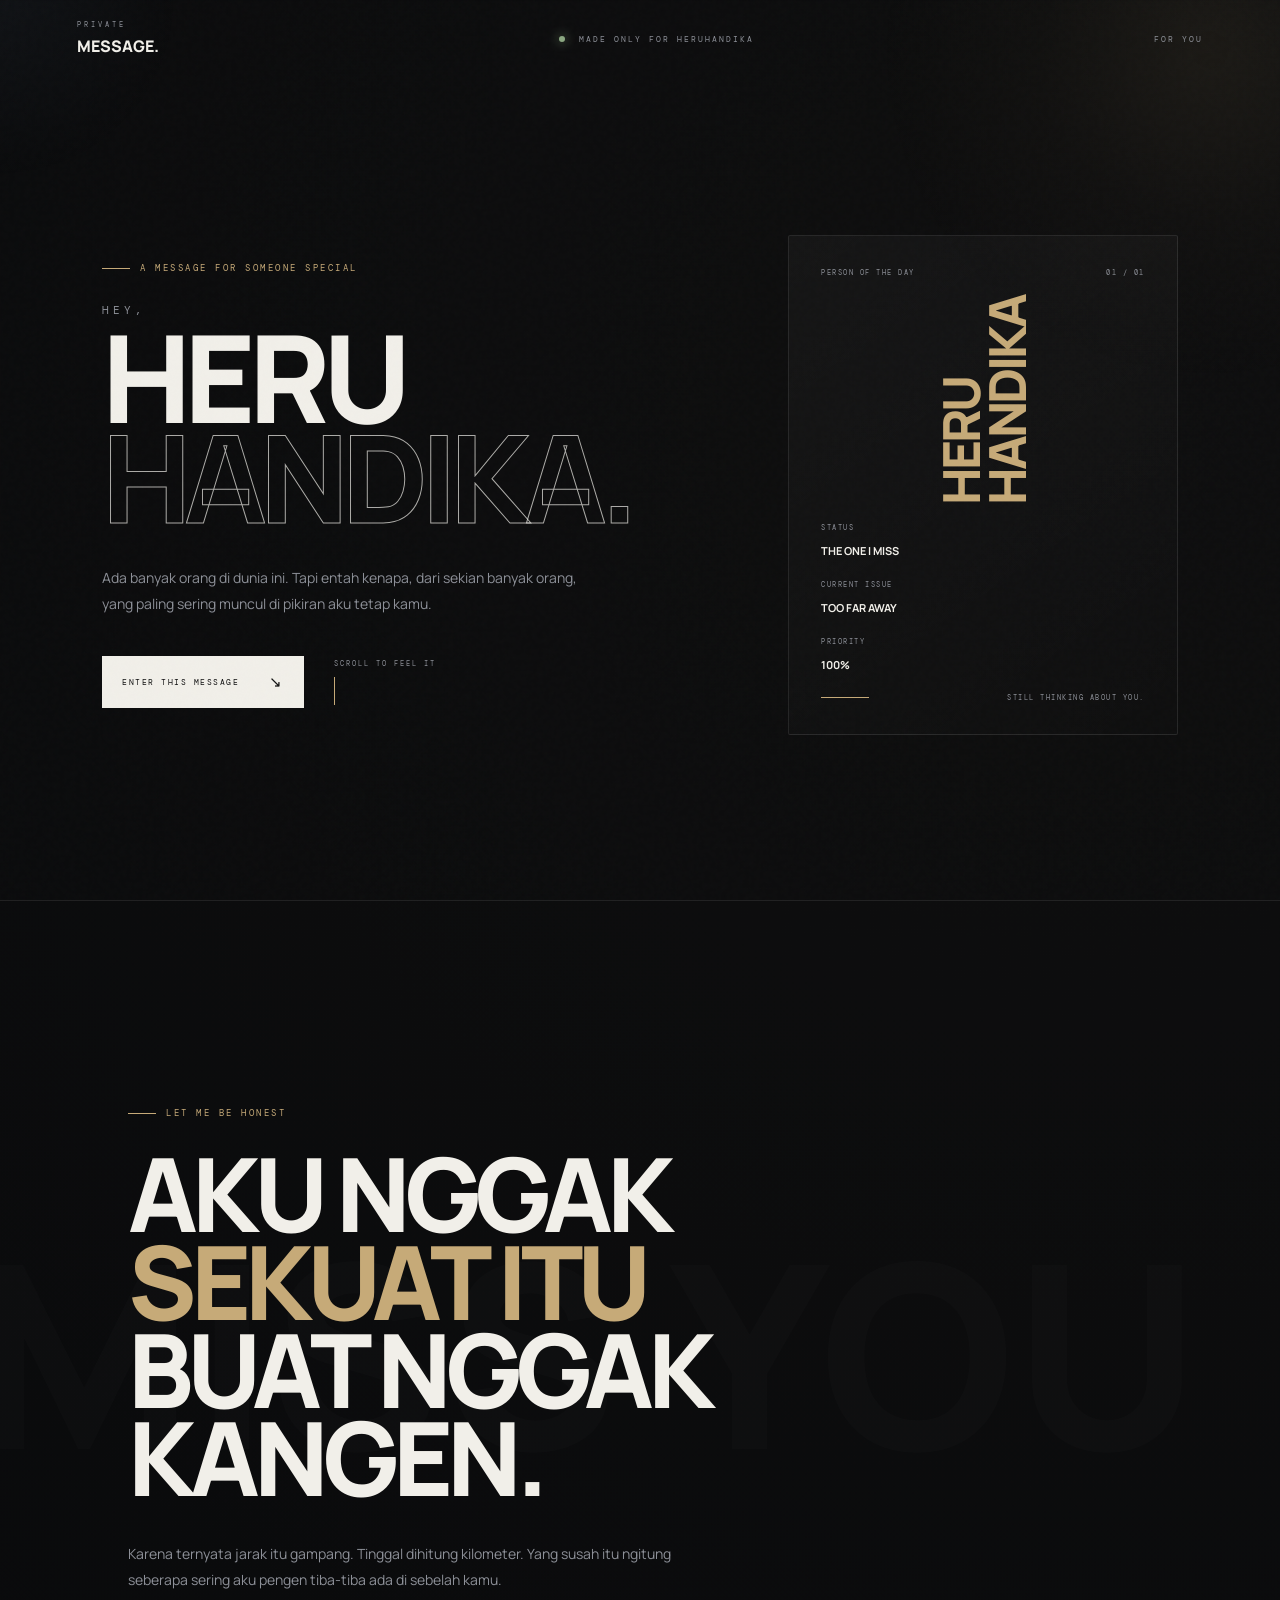
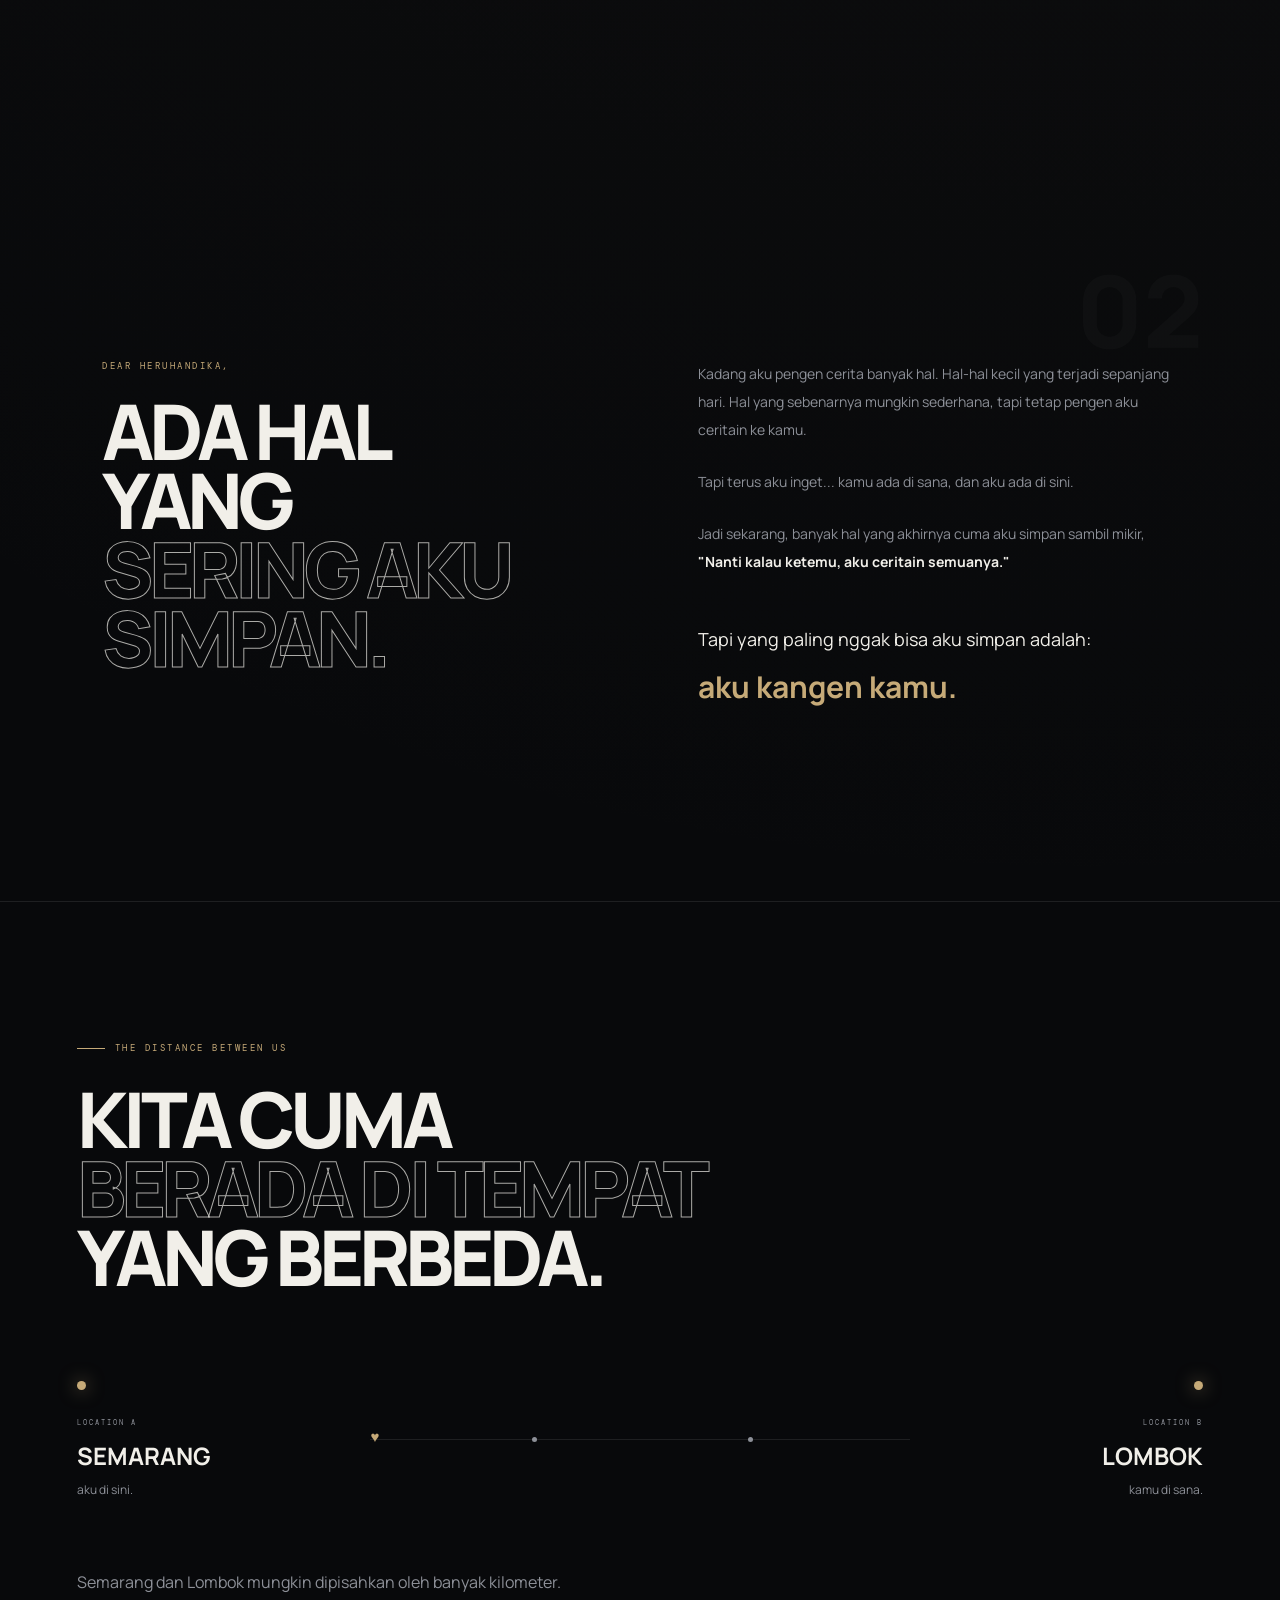
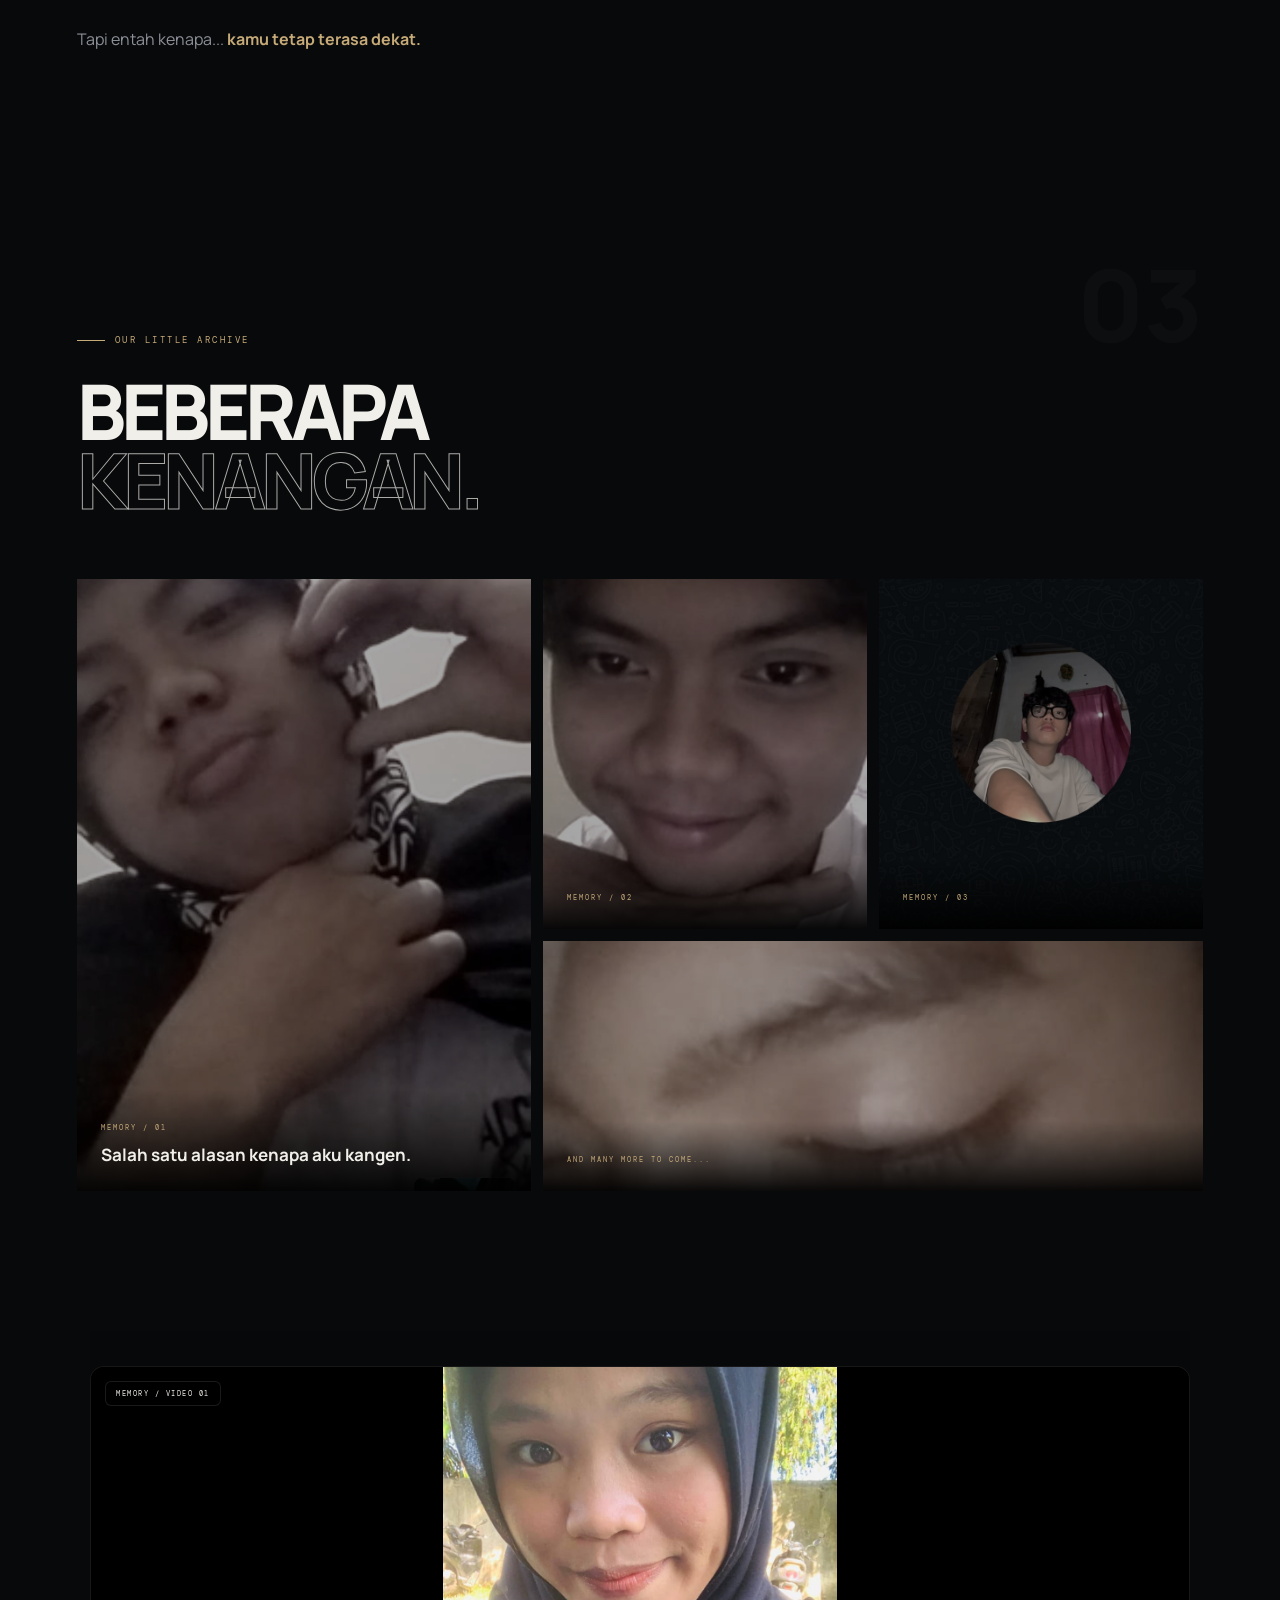
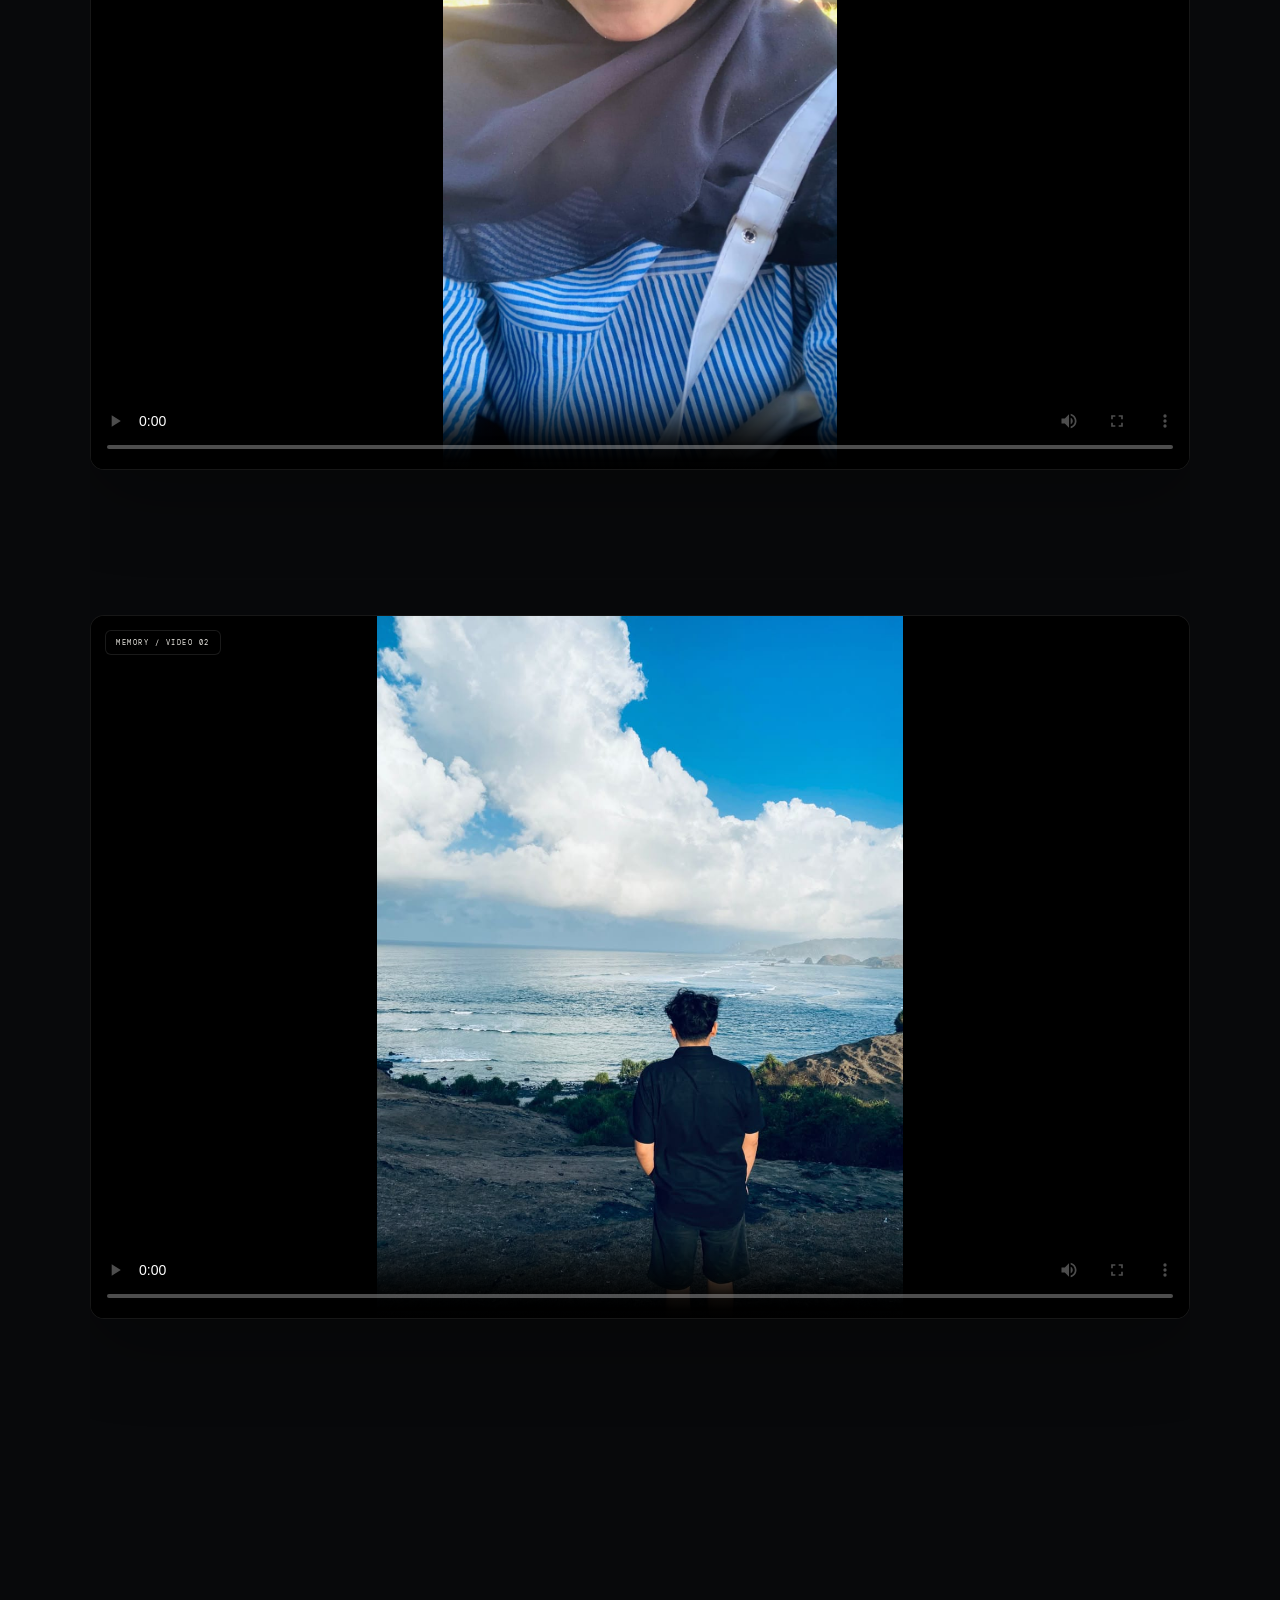
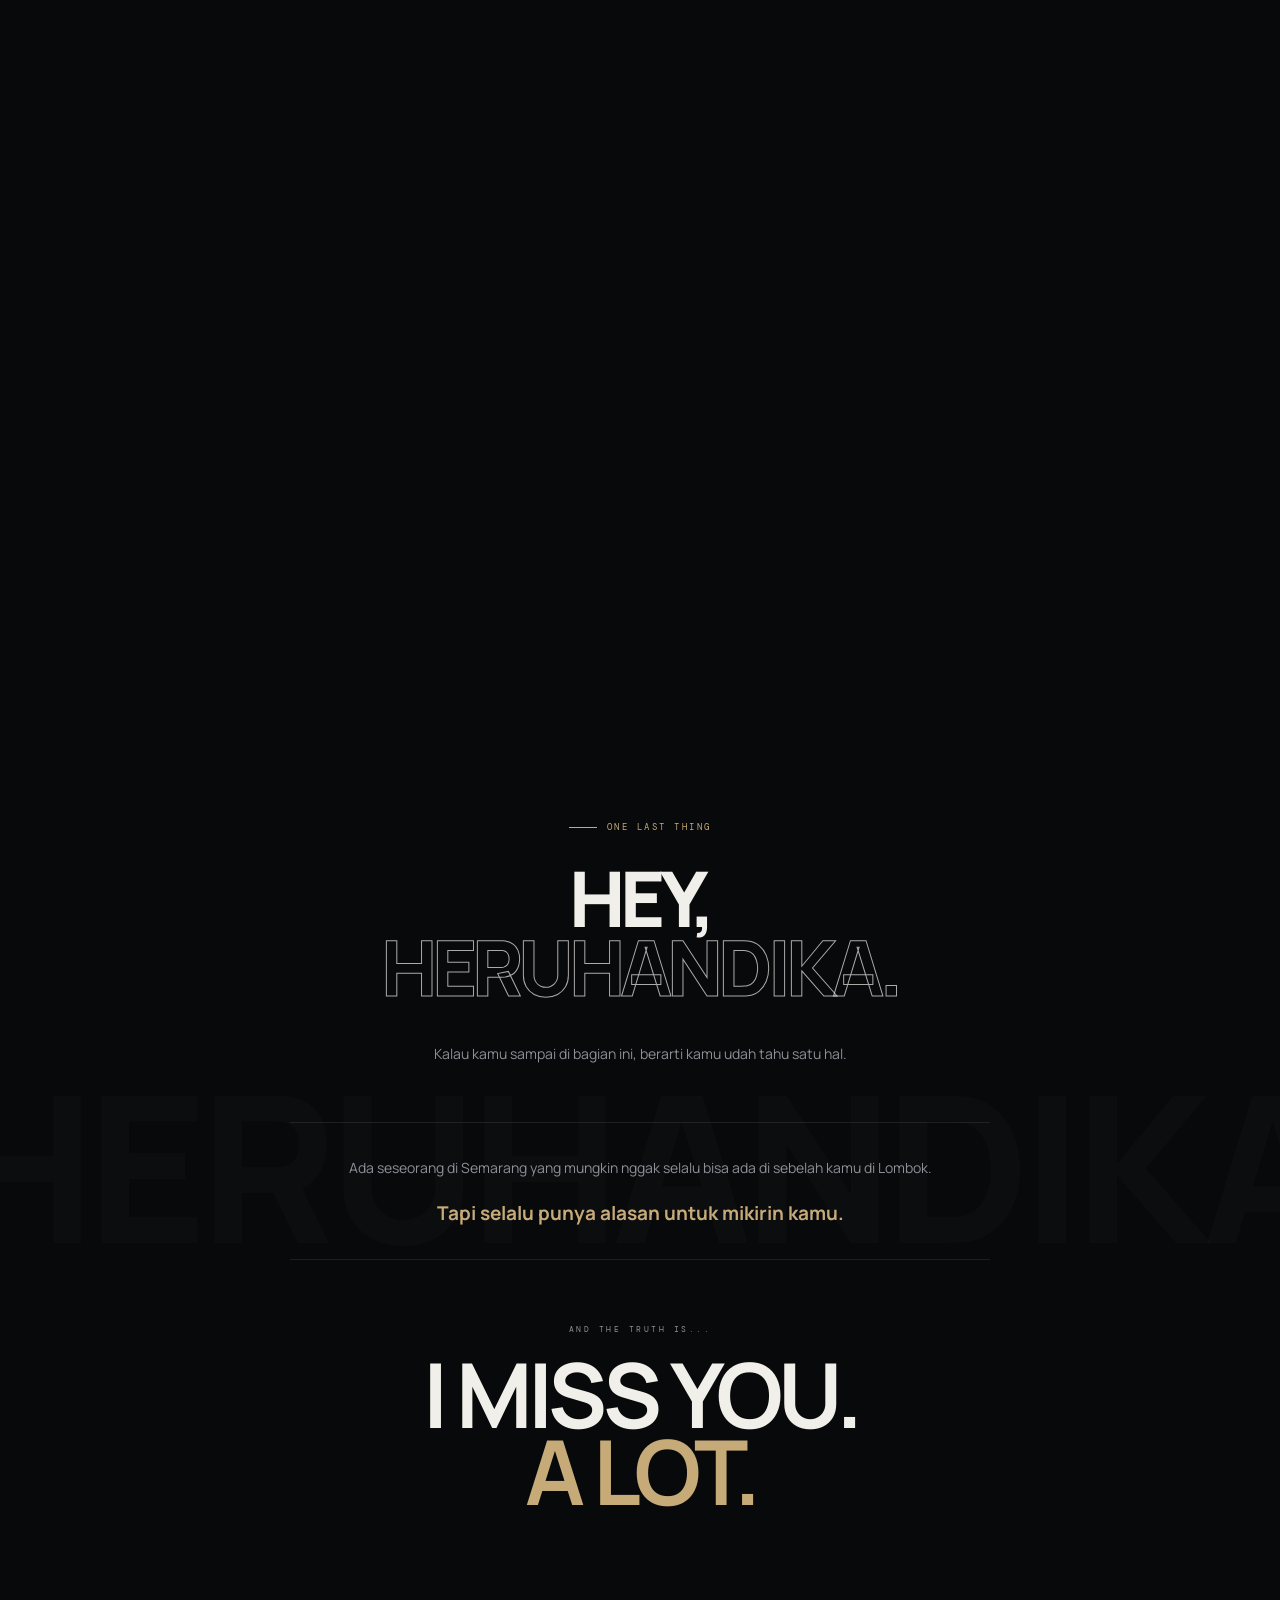
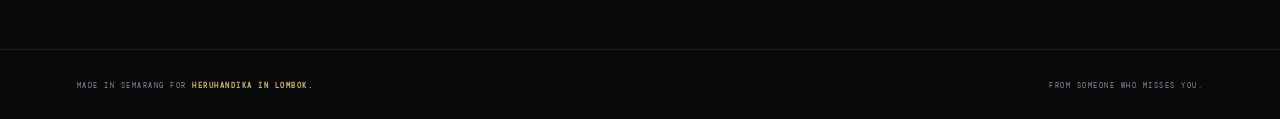
==== commit bb473e5a: "Upload website" ====
--- a/index.html
+++ b/index.html
@@ -965,7 +965,7 @@
 
             </span>
 
-            / 09
+            / 42
 
         </div>
 
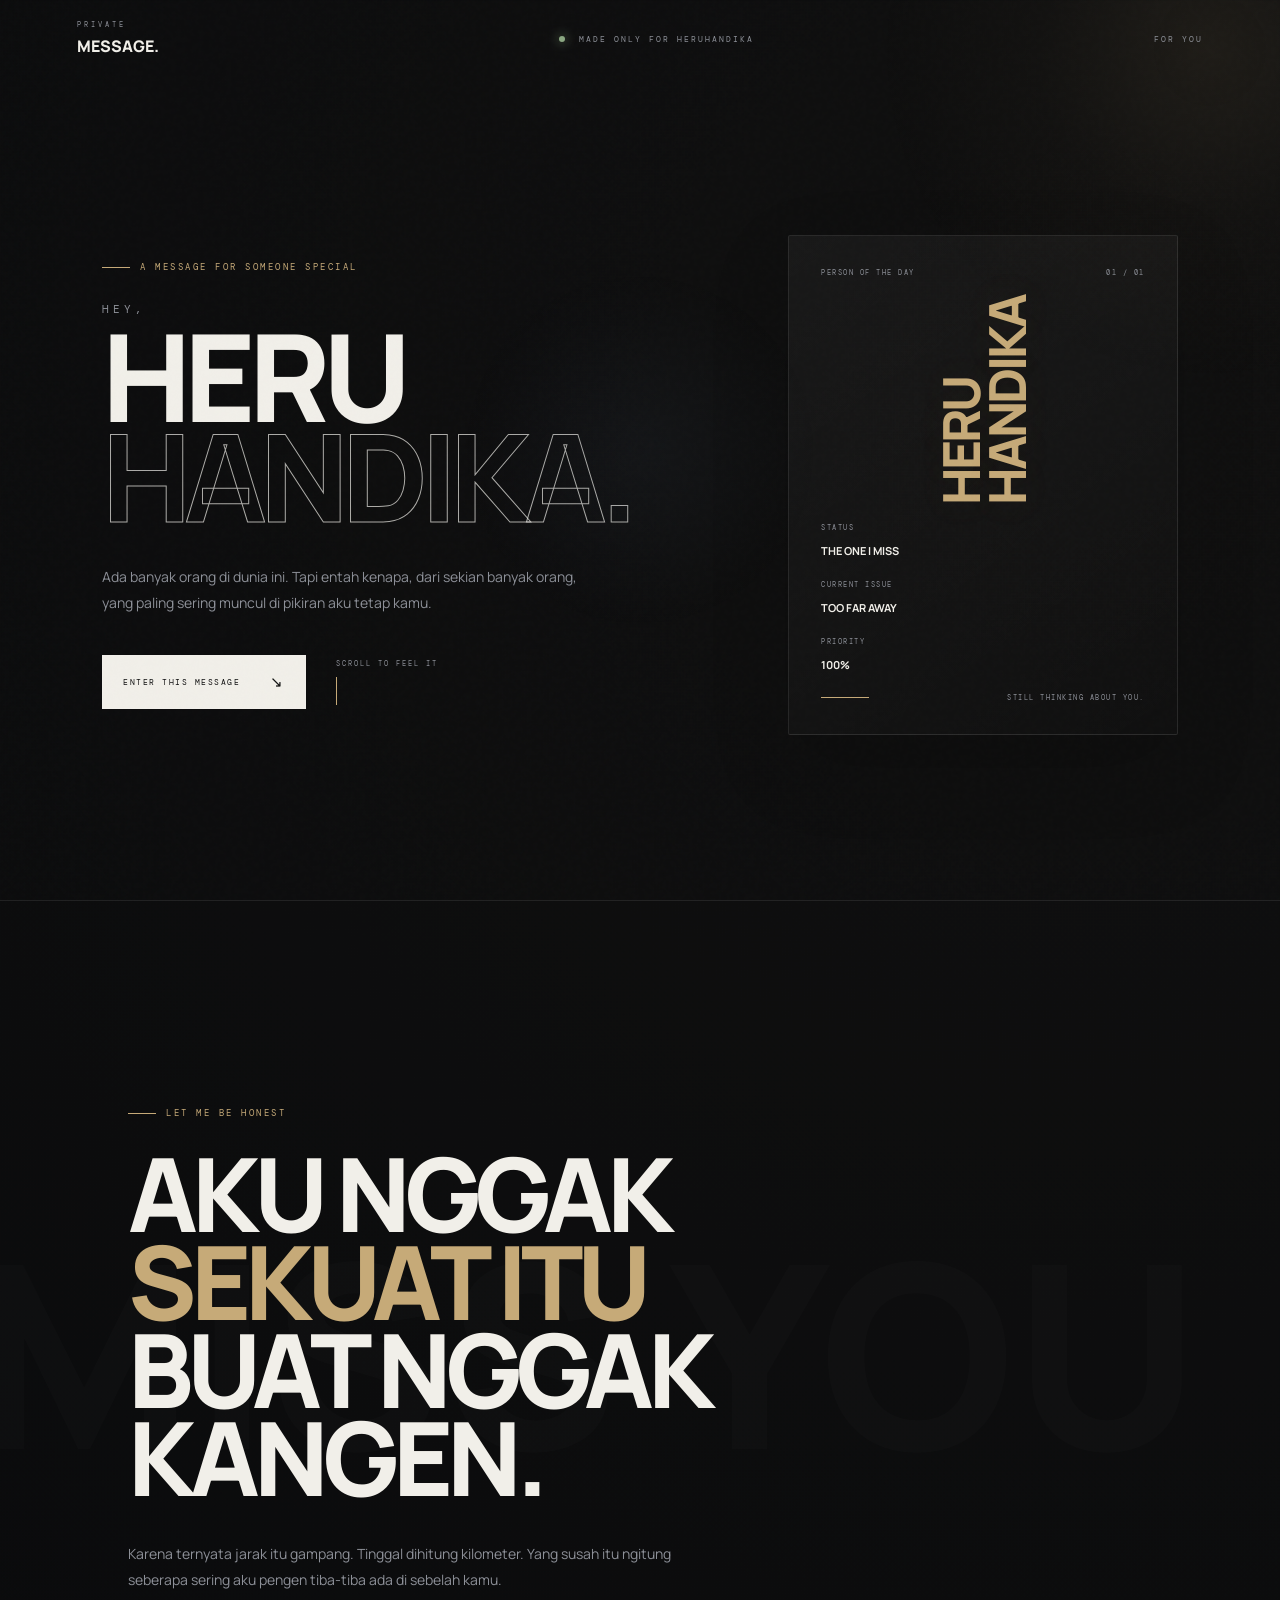
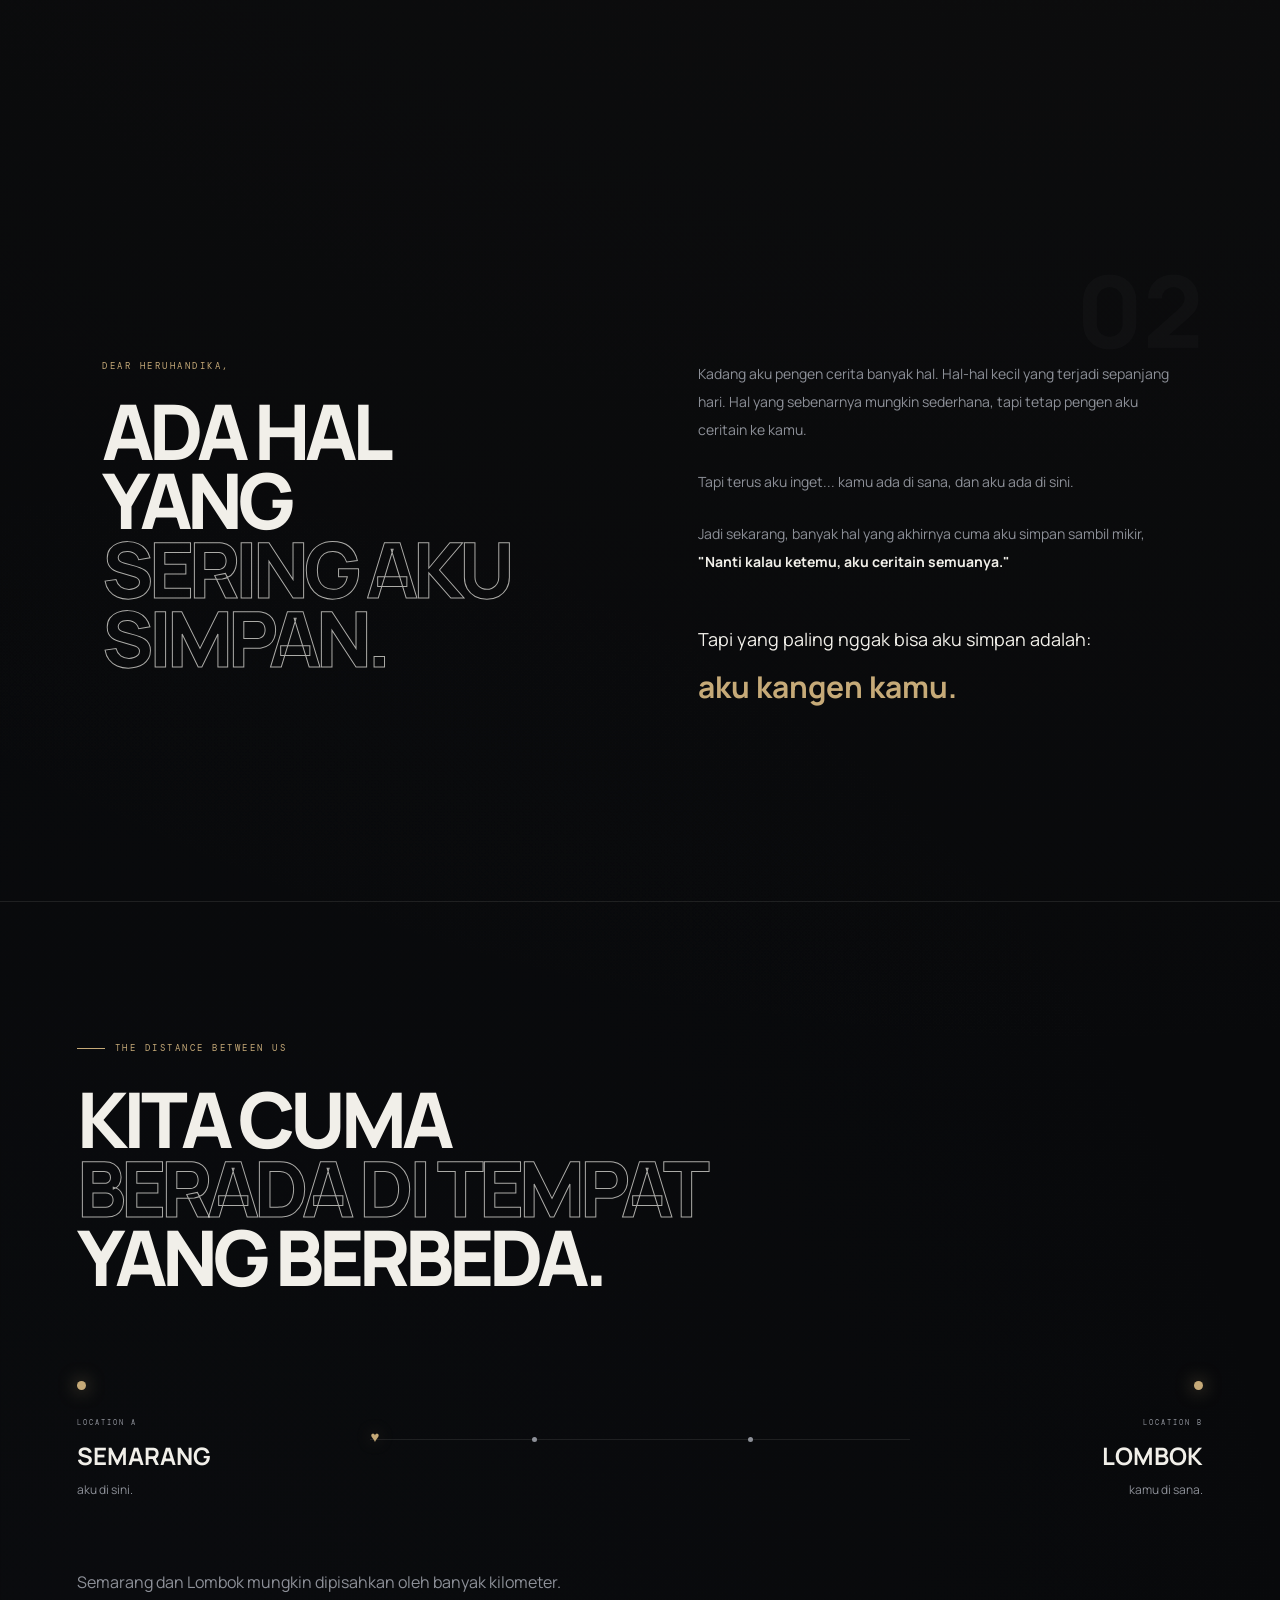
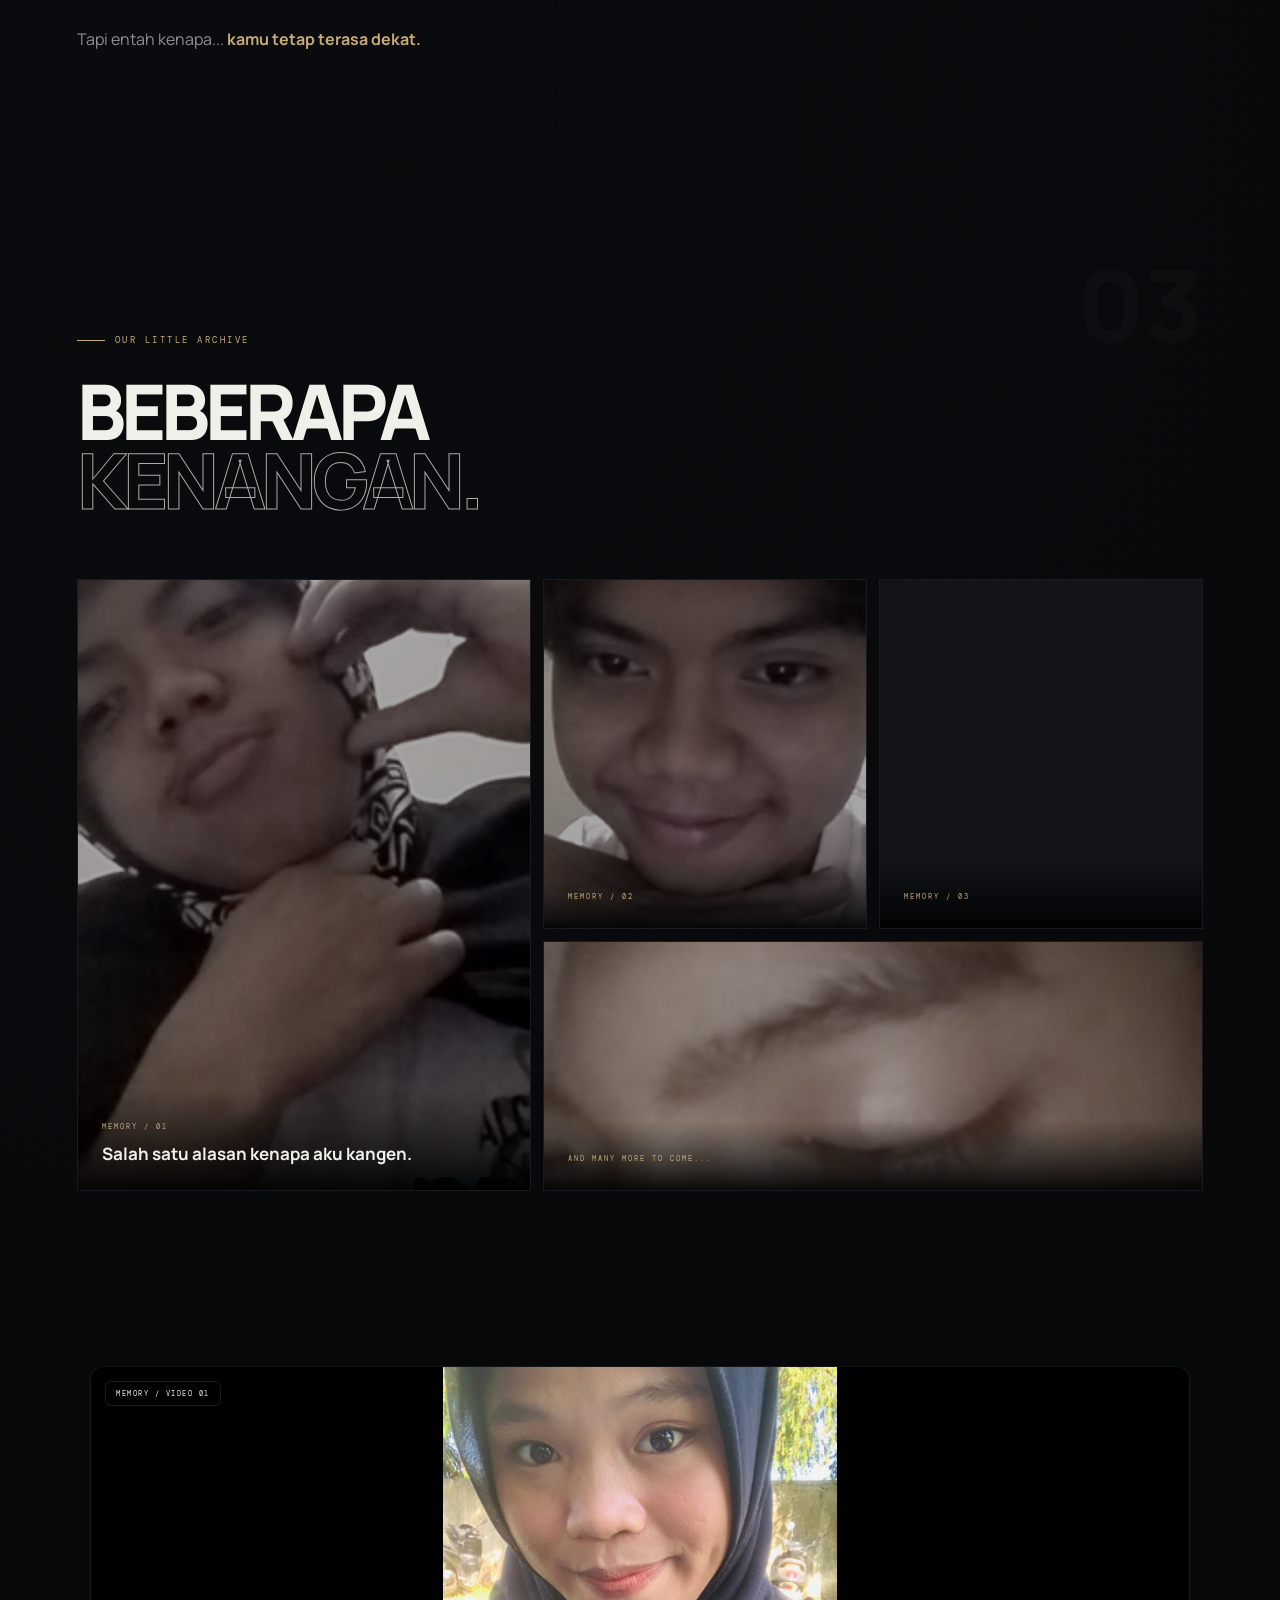
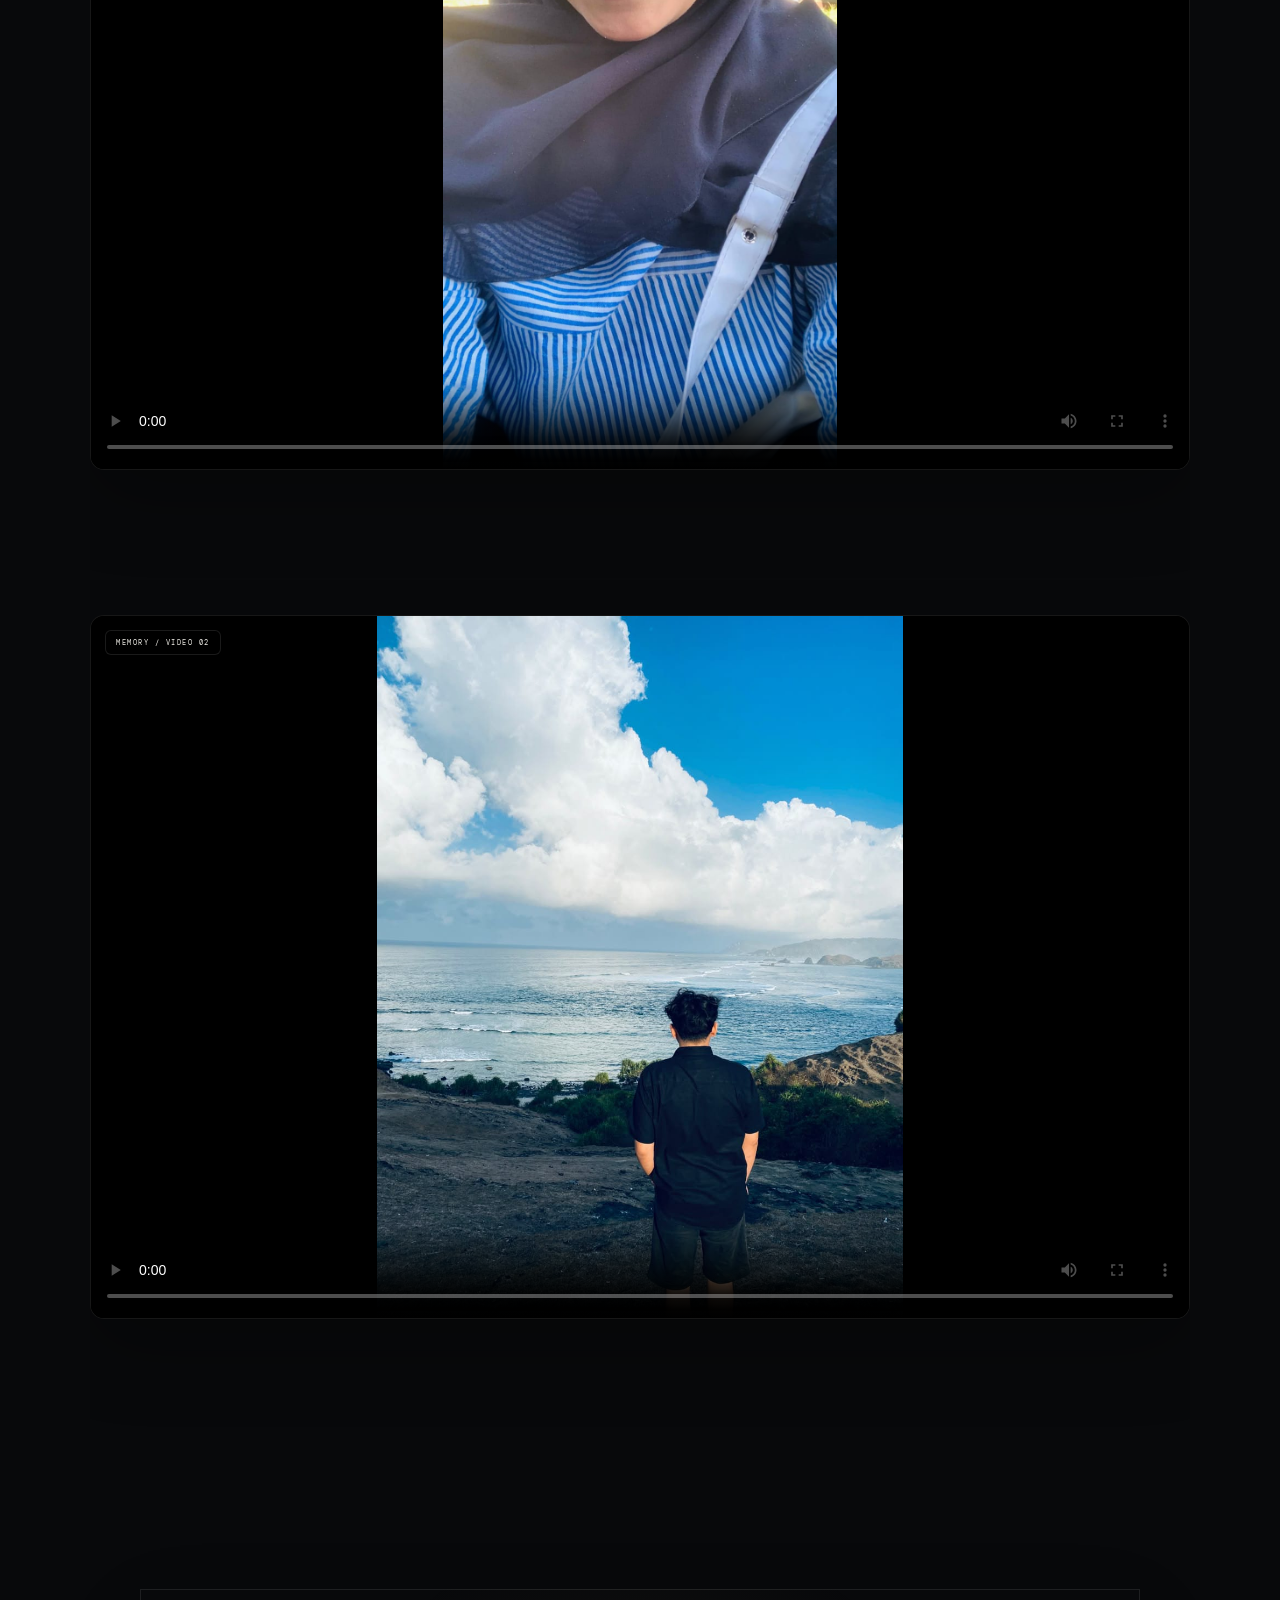
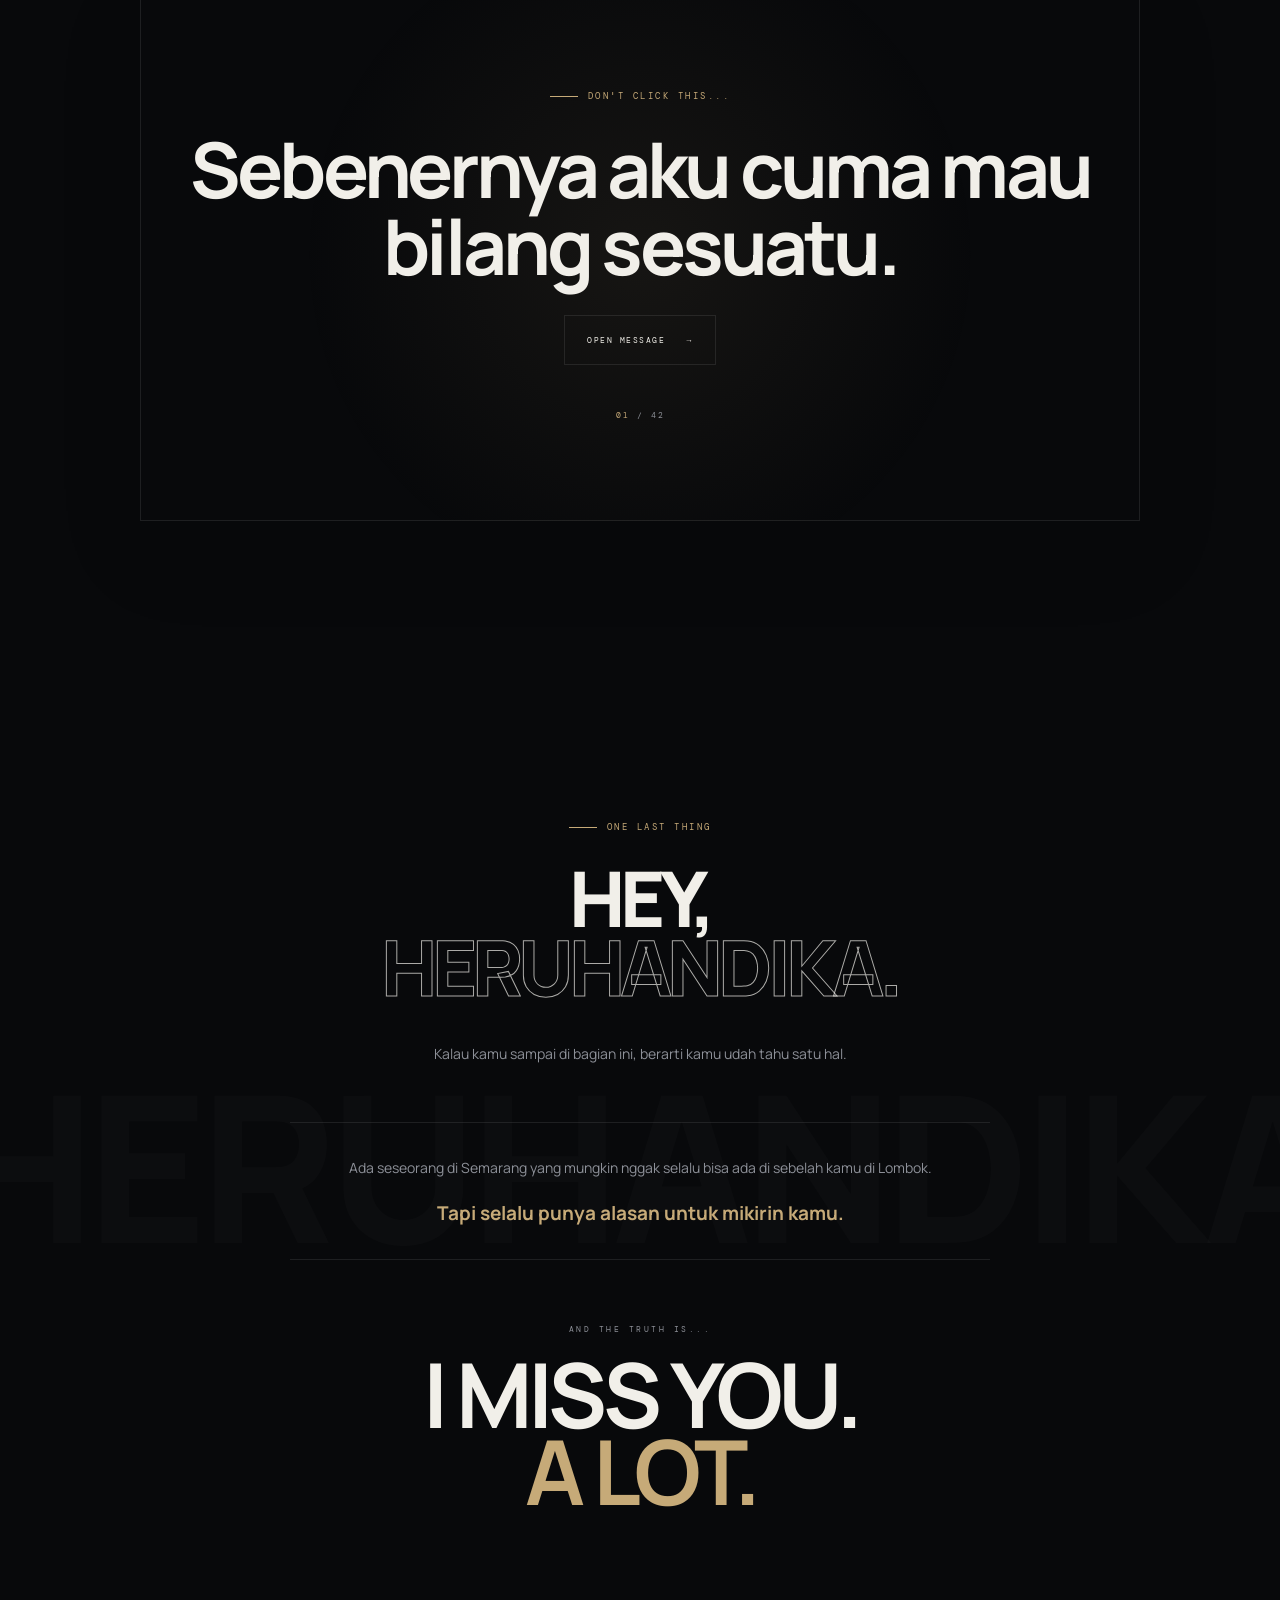
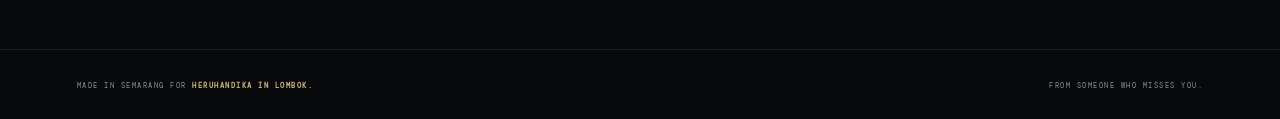
==== commit f0964cf1: "Upload website" ====
--- a/index.html
+++ b/index.html
@@ -2,45 +2,55 @@
 <html lang="id">
 
 <head>
-
-<meta charset="UTF-8">
-
-<meta
-name="viewport"
-content="width=device-width,initial-scale=1.0"
->
-
-<meta name="theme-color" content="#0b0b0d">
-
-<meta
-name="description"
-content="A private message for someone special."
->
-
-<title>For Heruhandika ❤️</title>
-
-<link
-rel="preconnect"
-href="https://fonts.googleapis.com"
->
-
-<link
-rel="preconnect"
-href="https://fonts.gstatic.com"
-crossorigin
->
-
-<link rel="stylesheet" href="style.css">
-
+    <meta charset="UTF-8">
+
+    <meta
+        name="viewport"
+        content="width=device-width, initial-scale=1.0, viewport-fit=cover"
+    >
+
+    <meta name="theme-color" content="#08090b">
+
+    <meta
+        name="description"
+        content="A private message for someone special."
+    >
+
+    <meta name="color-scheme" content="dark">
+
+    <title>For Heruhandika ❤️</title>
+
+    <!-- =====================================================
+         FONT
+    ====================================================== -->
+
+    <link rel="preconnect" href="https://fonts.googleapis.com">
+
+    <link
+        rel="preconnect"
+        href="https://fonts.gstatic.com"
+        crossorigin
+    >
+
+    <link
+        href="https://fonts.googleapis.com/css2?family=DM+Mono:wght@400;500&family=Manrope:wght@400;500;600;700;800&display=swap"
+        rel="stylesheet"
+    >
+
+    <!-- =====================================================
+         CSS
+    ====================================================== -->
+
+    <link rel="stylesheet" href="style.css">
 </head>
 
 
 <body>
 
 
-<!-- =========================
-     LOADING
-========================= -->
+<!-- =========================================================
+     LOADING SCREEN
+========================================================= -->
 
 <div class="loader" id="loader">
 
@@ -63,20 +73,22 @@
 </div>
 
 
-<!-- =========================
-     BACKGROUND
-========================= -->
-
-<div class="noise"></div>
-
-<div class="spotlight"></div>
-
-<div class="cursor-glow"></div>
-
-
-<!-- =========================
+
+<!-- =========================================================
+     BACKGROUND EFFECTS
+========================================================= -->
+
+<div class="noise" aria-hidden="true"></div>
+
+<div class="spotlight" aria-hidden="true"></div>
+
+<div class="cursor-glow" aria-hidden="true"></div>
+
+
+
+<!-- =========================================================
      NAVBAR
-========================= -->
+========================================================= -->
 
 <nav class="navbar">
 
@@ -115,16 +127,14 @@
 <main>
 
 
-<!-- =========================
+<!-- =========================================================
      HERO
-========================= -->
+========================================================= -->
 
 <section class="hero">
 
-
     <div class="hero-left reveal">
 
-
         <div class="eyebrow">
 
             <span></span>
@@ -135,9 +145,7 @@
 
 
         <p class="hero-small">
-
             HEY,
-
         </p>
 
 
@@ -171,11 +179,10 @@
 
         <div class="hero-actions">
 
-
             <button
-            class="main-button"
-            id="startButton"
-            type="button"
+                class="main-button"
+                id="startButton"
+                type="button"
             >
 
                 <span>
@@ -197,16 +204,17 @@
 
             </div>
 
-
-        </div>
-
-
-    </div>
-
-
+        </div>
+
+    </div>
+
+
+
+    <!-- =====================================================
+         PERSON CARD
+    ====================================================== -->
 
     <div class="hero-right reveal">
-
 
         <div class="person-card">
 
@@ -296,28 +304,26 @@
 
         </div>
 
-
-    </div>
-
+    </div>
 
 </section>
 
 
 
-<!-- =========================
+<!-- =========================================================
      STATEMENT
-========================= -->
+========================================================= -->
 
 <section
-class="statement-section"
-id="message"
+    class="statement-section"
+    id="message"
 >
 
-
-    <div class="big-background-text">
-
+    <div
+        class="big-background-text"
+        aria-hidden="true"
+    >
         MISS YOU
-
     </div>
 
 
@@ -364,25 +370,20 @@
 
         </p>
 
-
-    </div>
-
+    </div>
 
 </section>
 
 
 
-<!-- =========================
+<!-- =========================================================
      LETTER
-========================= -->
+========================================================= -->
 
 <section class="letter-section">
 
-
     <div class="section-index">
-
         02
-
     </div>
 
 
@@ -391,11 +392,8 @@
 
         <div class="letter-title reveal">
 
-
             <p>
-
                 DEAR HERUHANDIKA,
-
             </p>
 
 
@@ -411,7 +409,6 @@
 
             </h2>
 
-
         </div>
 
 
@@ -452,10 +449,8 @@
                 aku simpan sambil mikir,
 
                 <b>
-
                     "Nanti kalau ketemu,
                     aku ceritain semuanya."
-
                 </b>
 
             </p>
@@ -470,9 +465,7 @@
                 <br>
 
                 <span>
-
                     aku kangen kamu.
-
                 </span>
 
             </p>
@@ -480,27 +473,23 @@
 
         </div>
 
-
-    </div>
-
+    </div>
 
 </section>
 
 
 
-<!-- =========================
+<!-- =========================================================
      DISTANCE
-========================= -->
+========================================================= -->
 
 <section class="distance-section">
 
-
     <div class="container">
 
 
         <div class="distance-heading reveal">
 
-
             <p class="eyebrow">
 
                 <span></span>
@@ -517,9 +506,7 @@
                 <br>
 
                 <span>
-
                     BERADA DI TEMPAT
-
                 </span>
 
                 <br>
@@ -528,7 +515,6 @@
 
             </h2>
 
-
         </div>
 
 
@@ -536,35 +522,24 @@
         <div class="distance-map reveal">
 
 
-            <!-- SEMARANG -->
+            <!-- LOCATION A -->
 
             <div class="location left-location">
 
-
                 <div class="location-dot"></div>
 
-
                 <small>
-
                     LOCATION A
-
                 </small>
 
-
                 <h3>
-
                     SEMARANG
-
                 </h3>
 
-
                 <p>
-
                     aku di sini.
-
                 </p>
 
-
             </div>
 
 
@@ -573,51 +548,36 @@
 
             <div class="travel-line">
 
-
                 <div class="travel-dot dot-one"></div>
 
                 <div class="travel-dot dot-two"></div>
 
                 <div class="moving-heart">
-
                     ♥
-
                 </div>
 
-
-            </div>
-
-
-
-            <!-- LOMBOK -->
+            </div>
+
+
+
+            <!-- LOCATION B -->
 
             <div class="location right-location">
 
-
                 <div class="location-dot"></div>
 
-
                 <small>
-
                     LOCATION B
-
                 </small>
 
-
                 <h3>
-
                     LOMBOK
-
                 </h3>
 
-
                 <p>
-
                     kamu di sana.
-
                 </p>
 
-
             </div>
 
 
@@ -636,9 +596,7 @@
             Tapi entah kenapa...
 
             <strong>
-
                 kamu tetap terasa dekat.
-
             </strong>
 
         </p>
@@ -646,22 +604,18 @@
 
     </div>
 
-
 </section>
 
 
 
-<!-- =========================
+<!-- =========================================================
      MEMORY
-========================= -->
+========================================================= -->
 
 <section class="memory-section">
 
-
     <div class="section-index">
-
         03
-
     </div>
 
 
@@ -670,7 +624,6 @@
 
         <div class="memory-heading reveal">
 
-
             <p class="eyebrow">
 
                 <span></span>
@@ -687,14 +640,11 @@
                 <br>
 
                 <span>
-
                     KENANGAN.
-
                 </span>
 
             </h2>
 
-
         </div>
 
 
@@ -702,28 +652,24 @@
         <div class="memory-grid">
 
 
-            <!-- FOTO 1 -->
+            <!-- MEMORY 01 -->
 
             <div class="memory-card main-memory reveal">
 
-
                 <img
-                src="img/foto1.jpeg"
-                alt="Kenangan bersama Heruhandika"
-                loading="lazy"
+                    src="img/foto1.jpeg"
+                    alt="Kenangan bersama Heruhandika"
+                    loading="lazy"
+                    decoding="async"
                 >
 
 
                 <div class="memory-caption">
 
-
                     <span>
-
                         MEMORY / 01
-
                     </span>
 
-
                     <h3>
 
                         Salah satu alasan
@@ -732,195 +678,169 @@
 
                     </h3>
 
-
                 </div>
 
-
-            </div>
-
-
-
-            <!-- FOTO 2 -->
+            </div>
+
+
+
+            <!-- MEMORY 02 -->
 
             <div class="memory-card reveal">
 
-
                 <img
-                src="img/foto2.jpeg"
-                alt="Memory 02"
-                loading="lazy"
+                    src="img/foto2.jpeg"
+                    alt="Memory 02"
+                    loading="lazy"
+                    decoding="async"
                 >
 
 
                 <div class="memory-caption">
 
                     <span>
-
                         MEMORY / 02
-
                     </span>
 
                 </div>
 
-
-            </div>
-
-
-
-            <!-- FOTO 3 -->
+            </div>
+
+
+
+            <!-- MEMORY 03 -->
 
             <div class="memory-card reveal">
 
-
                 <img
-                src="img/foto3.jpeg"
-                alt="Memory 03"
-                loading="lazy"
+                    src="img/foto3.jpeg"
+                    alt="Memory 03"
+                    loading="lazy"
+                    decoding="async"
                 >
 
 
                 <div class="memory-caption">
 
                     <span>
-
                         MEMORY / 03
-
                     </span>
 
                 </div>
 
-
-            </div>
-
-
-
-            <!-- FOTO 4 -->
+            </div>
+
+
+
+            <!-- MEMORY 04 -->
 
             <div class="memory-card wide reveal">
 
-
                 <img
-                src="img/foto4.jpeg"
-                alt="Kenangan lainnya"
-                loading="lazy"
+                    src="img/foto4.jpeg"
+                    alt="Kenangan lainnya"
+                    loading="lazy"
+                    decoding="async"
                 >
 
 
                 <div class="memory-caption">
 
                     <span>
-
                         AND MANY MORE TO COME...
-
                     </span>
 
                 </div>
 
-
-            </div>
-
-
-        </div>
-
-
-    </div>
-
+            </div>
+
+
+        </div>
+
+    </div>
 
 </section>
 
 
 
-<!-- =========================
+<!-- =========================================================
      VIDEO MEMORY 01
-========================= -->
+========================================================= -->
 
 <section class="video-section">
 
-
     <div class="video-frame reveal">
 
-
         <div class="video-label">
-
             MEMORY / VIDEO 01
-
         </div>
 
 
         <video
-        class="our-video"
-        controls
-        playsinline
-        preload="metadata"
-        poster="./img/cover1.jpeg"
+            class="our-video"
+            controls
+            playsinline
+            preload="metadata"
+            poster="./img/cover1.jpeg"
         >
 
             <source
-            src="./asset/video.mp4.mp4"
-            type="video/mp4"
+                src="./asset/video.mp4.mp4"
+                type="video/mp4"
             >
 
             Browser kamu tidak mendukung video.
 
         </video>
 
-
-    </div>
-
+    </div>
 
 </section>
 
 
 
-<!-- =========================
+<!-- =========================================================
      VIDEO MEMORY 02
-========================= -->
+========================================================= -->
 
 <section class="video-section">
 
-
     <div class="video-frame reveal">
 
-
         <div class="video-label">
-
             MEMORY / VIDEO 02
-
         </div>
 
 
         <video
-        class="our-video"
-        controls
-        playsinline
-        preload="metadata"
-        poster="./img/cover2.jpeg"
+            class="our-video"
+            controls
+            playsinline
+            preload="metadata"
+            poster="./img/cover2.jpeg"
         >
 
             <source
-            src="./asset/video1.mp4"
-            type="video/mp4"
+                src="./asset/video1.mp4"
+                type="video/mp4"
             >
 
             Browser kamu tidak mendukung video.
 
         </video>
 
-
-    </div>
-
+    </div>
 
 </section>
 
 
 
-<!-- =========================
+<!-- =========================================================
      INTERACTIVE MESSAGE
-========================= -->
+========================================================= -->
 
 <section class="interactive-section">
 
-
     <div class="interactive-box reveal">
 
 
@@ -941,17 +861,15 @@
 
 
         <button
-        id="messageButton"
-        class="message-button"
-        type="button"
+            id="messageButton"
+            class="message-button"
+            type="button"
         >
 
             OPEN MESSAGE
 
             <span>
-
                 →
-
             </span>
 
         </button>
@@ -960,9 +878,7 @@
         <div class="message-counter">
 
             <span id="messageCount">
-
                 01
-
             </span>
 
             / 42
@@ -972,22 +888,22 @@
 
     </div>
 
-
 </section>
 
 
 
-<!-- =========================
-     FINAL
-========================= -->
+<!-- =========================================================
+     FINAL MESSAGE
+========================================================= -->
 
 <section class="final-section">
 
 
-    <div class="final-background">
-
+    <div
+        class="final-background"
+        aria-hidden="true"
+    >
         HERUHANDIKA
-
     </div>
 
 
@@ -1010,9 +926,7 @@
             <br>
 
             <span>
-
                 HERUHANDIKA.
-
             </span>
 
         </h2>
@@ -1059,9 +973,7 @@
 
 
             <span>
-
                 AND THE TRUTH IS...
-
             </span>
 
 
@@ -1072,9 +984,7 @@
                 <br>
 
                 <b>
-
                     A LOT.
-
                 </b>
 
             </h3>
@@ -1085,7 +995,6 @@
 
     </div>
 
-
 </section>
 
 
@@ -1093,9 +1002,9 @@
 
 
 
-<!-- =========================
+<!-- =========================================================
      FOOTER
-========================= -->
+========================================================= -->
 
 <footer>
 
@@ -1105,9 +1014,7 @@
         MADE IN SEMARANG FOR
 
         <strong>
-
             HERUHANDIKA IN LOMBOK.
-
         </strong>
 
     </div>
@@ -1124,7 +1031,12 @@
 
 
 
-<script src="script.js"></script>
+<!-- =========================================================
+     JAVASCRIPT
+========================================================= -->
+
+<script src="script.js" defer></script>
+
 
 </body>
 
--- a/style.css
+++ b/style.css
@@ -4,22 +4,27 @@
    ROOT
 ========================================================= */
 
-:root {
-    --bg: #08090b;
-    --soft: #101216;
-    --card: #121419;
-    --text: #f1efe9;
-    --muted: #8d9098;
-    --gold: #c6aa78;
-    --gold-soft: rgba(198,170,120,.12);
-    --line: rgba(255,255,255,.09);
-    --line-soft: rgba(255,255,255,.05);
-
-    --container: 1200px;
-    --radius: 18px;
-
-    --ease: cubic-bezier(.22,1,.36,1);
-}
+:root{
+    --bg:#08090b;
+    --soft:#101216;
+    --card:#121419;
+
+    --text:#f1efe9;
+    --muted:#8d9098;
+
+    --gold:#c6aa78;
+    --gold-light:#dfc99d;
+    --gold-soft:rgba(198,170,120,.12);
+
+    --line:rgba(255,255,255,.09);
+    --line-soft:rgba(255,255,255,.05);
+
+    --container:1200px;
+    --radius:18px;
+
+    --ease:cubic-bezier(.22,1,.36,1);
+}
+
 
 /* =========================================================
    RESET
@@ -27,748 +32,991 @@
 
 *,
 *::before,
-*::after {
-    margin: 0;
-    padding: 0;
-    box-sizing: border-box;
-}
-
-html {
-    scroll-behavior: smooth;
-    background: var(--bg);
-    overflow-x: hidden;
-}
-
-body {
-    min-width: 0;
+*::after{
+    margin:0;
+    padding:0;
+    box-sizing:border-box;
+}
+
+html{
+    scroll-behavior:smooth;
+    background:var(--bg);
+    overflow-x:hidden;
+}
+
+body{
+    min-width:0;
     background:
         radial-gradient(
             circle at 85% 5%,
-            rgba(198,170,120,.035),
-            transparent 28%
+            rgba(198,170,120,.045),
+            transparent 30%
+        ),
+        radial-gradient(
+            circle at 10% 40%,
+            rgba(90,110,140,.025),
+            transparent 25%
         ),
         var(--bg);
-    color: var(--text);
-    font-family: "Manrope", sans-serif;
-    overflow-x: hidden;
-    -webkit-font-smoothing: antialiased;
-    text-rendering: optimizeLegibility;
+
+    color:var(--text);
+
+    font-family:"Manrope",sans-serif;
+
+    overflow-x:hidden;
+
+    -webkit-font-smoothing:antialiased;
+    text-rendering:optimizeLegibility;
 }
 
 img,
-video {
-    max-width: 100%;
-}
-
-button {
-    font: inherit;
+video{
+    max-width:100%;
+}
+
+button{
+    font:inherit;
 }
 
 button,
-a {
-    -webkit-tap-highlight-color: transparent;
-}
-
-section {
-    position: relative;
-    overflow: hidden;
-}
-
-/* =========================================================
-   BACKGROUND EFFECTS
-========================================================= */
-
-.noise {
-    position: fixed;
-    inset: 0;
-    z-index: 100;
-    pointer-events: none;
-    opacity: .028;
+a{
+    -webkit-tap-highlight-color:transparent;
+}
+
+button{
+    border-radius:0;
+}
+
+section{
+    position:relative;
+    overflow:hidden;
+}
+
+
+/* =========================================================
+   BACKGROUND
+========================================================= */
+
+.noise{
+    position:fixed;
+    inset:0;
+
+    z-index:100;
+
+    pointer-events:none;
+
+    opacity:.025;
+
     background-image:
         url("data:image/svg+xml,%3Csvg viewBox='0 0 180 180' xmlns='http://www.w3.org/2000/svg'%3E%3Cfilter id='n'%3E%3CfeTurbulence type='fractalNoise' baseFrequency='.9' numOctaves='3' stitchTiles='stitch'/%3E%3C/filter%3E%3Crect width='100%25' height='100%25' filter='url(%23n)' opacity='.6'/%3E%3C/svg%3E");
 }
 
-.spotlight {
-    position: fixed;
-    width: 700px;
-    height: 700px;
-    top: -300px;
-    right: -280px;
-    z-index: 0;
-    border-radius: 50%;
-    pointer-events: none;
-    background: radial-gradient(
-        circle,
-        rgba(198,170,120,.08) 0%,
-        rgba(198,170,120,.025) 35%,
-        transparent 68%
-    );
-}
-
-.cursor-glow {
-    position: fixed;
-    width: 360px;
-    height: 360px;
-    z-index: 1;
-    left: 0;
-    top: 0;
-    border-radius: 50%;
-    pointer-events: none;
-    transform: translate(-50%,-50%);
-    background: radial-gradient(
-        circle,
-        rgba(90,110,140,.07),
-        transparent 70%
-    );
-}
+.spotlight{
+    position:fixed;
+
+    width:700px;
+    height:700px;
+
+    top:-300px;
+    right:-280px;
+
+    z-index:0;
+
+    border-radius:50%;
+
+    pointer-events:none;
+
+    background:
+        radial-gradient(
+            circle,
+            rgba(198,170,120,.09) 0%,
+            rgba(198,170,120,.025) 35%,
+            transparent 68%
+        );
+}
+
+.cursor-glow{
+    position:fixed;
+
+    width:360px;
+    height:360px;
+
+    z-index:1;
+
+    left:0;
+    top:0;
+
+    border-radius:50%;
+
+    pointer-events:none;
+
+    transform:translate(-50%,-50%);
+
+    background:
+        radial-gradient(
+            circle,
+            rgba(90,110,140,.07),
+            transparent 70%
+        );
+}
+
 
 /* =========================================================
    LOADER
 ========================================================= */
 
-.loader {
-    position: fixed;
-    inset: 0;
-    z-index: 99999;
-
-    display: flex;
-    flex-direction: column;
-    align-items: center;
-    justify-content: center;
-
-    padding: 24px;
-    background: #08090b;
-
-    opacity: 1;
-    visibility: visible;
+.loader{
+    position:fixed;
+    inset:0;
+
+    z-index:99999;
+
+    display:flex;
+    flex-direction:column;
+    align-items:center;
+    justify-content:center;
+
+    padding:24px;
+
+    background:#08090b;
+
+    opacity:1;
+    visibility:visible;
+
     transition:
         opacity .8s ease,
         visibility .8s ease;
 }
 
-.loader.hide {
-    opacity: 0;
-    visibility: hidden;
-    pointer-events: none;
-}
-
-.loader-number {
-    margin-bottom: 18px;
-
-    color: var(--gold);
-    font-family: "DM Mono", monospace;
-    font-size: 10px;
-    letter-spacing: 2px;
-}
-
-.loader-name {
-    margin-bottom: 28px;
-
-    font-size: clamp(24px,5vw,50px);
-    font-weight: 800;
-    letter-spacing: clamp(4px,1vw,10px);
-    text-align: center;
-}
-
-.loading-line {
-    width: min(240px,70vw);
-    height: 1px;
-    overflow: hidden;
-    background: var(--line);
-}
-
-.loading-line span {
-    display: block;
-    width: 40%;
-    height: 100%;
-    background: var(--gold);
-    animation: load 1.5s infinite ease-in-out;
-}
-
-.loader p {
-    margin-top: 18px;
-
-    color: var(--muted);
-    font-family: "DM Mono", monospace;
-    font-size: 8px;
-    letter-spacing: 2px;
-    text-align: center;
-}
-
-@keyframes load {
-    from {
-        transform: translateX(-120%);
-    }
-
-    to {
-        transform: translateX(360%);
-    }
-}
+.loader.hide{
+    opacity:0;
+    visibility:hidden;
+    pointer-events:none;
+}
+
+.loader-number{
+    margin-bottom:18px;
+
+    color:var(--gold);
+
+    font-family:"DM Mono",monospace;
+
+    font-size:10px;
+
+    letter-spacing:2px;
+}
+
+.loader-name{
+    margin-bottom:28px;
+
+    font-size:clamp(24px,5vw,50px);
+
+    font-weight:800;
+
+    letter-spacing:clamp(4px,1vw,10px);
+
+    text-align:center;
+}
+
+.loading-line{
+    width:min(240px,70vw);
+
+    height:1px;
+
+    overflow:hidden;
+
+    background:var(--line);
+}
+
+.loading-line span{
+    display:block;
+
+    width:40%;
+    height:100%;
+
+    background:var(--gold);
+
+    animation:load 1.5s infinite ease-in-out;
+}
+
+.loader p{
+    margin-top:18px;
+
+    color:var(--muted);
+
+    font-family:"DM Mono",monospace;
+
+    font-size:8px;
+
+    letter-spacing:2px;
+
+    text-align:center;
+}
+
+@keyframes load{
+    from{
+        transform:translateX(-120%);
+    }
+
+    to{
+        transform:translateX(360%);
+    }
+}
+
 
 /* =========================================================
    NAVBAR
 ========================================================= */
 
-.navbar {
-    position: absolute;
-    top: 0;
-    left: 0;
-
-    width: 100%;
-    padding: 28px 6%;
-
-    display: flex;
-    align-items: center;
-    justify-content: space-between;
-
-    z-index: 20;
-}
-
-.brand {
-    display: flex;
-    flex-direction: column;
-    min-width: 0;
-}
-
-.brand span {
-    color: var(--muted);
-    font-family: "DM Mono", monospace;
-    font-size: 7px;
-    letter-spacing: 3px;
-}
-
-.brand strong {
-    margin-top: 6px;
-    color: var(--text);
-    font-size: 16px;
-    font-weight: 800;
+.navbar{
+    position:absolute;
+
+    top:0;
+    left:0;
+
+    width:100%;
+
+    padding:28px 6%;
+
+    display:flex;
+
+    align-items:center;
+
+    justify-content:space-between;
+
+    z-index:20;
+}
+
+.brand{
+    display:flex;
+    flex-direction:column;
+
+    min-width:0;
+}
+
+.brand span{
+    color:var(--muted);
+
+    font-family:"DM Mono",monospace;
+
+    font-size:7px;
+
+    letter-spacing:3px;
+}
+
+.brand strong{
+    margin-top:6px;
+
+    color:var(--text);
+
+    font-size:16px;
+
+    font-weight:800;
 }
 
 .nav-center,
-.nav-number {
-    color: var(--muted);
-    font-family: "DM Mono", monospace;
-    font-size: 8px;
-    letter-spacing: 2px;
-    white-space: nowrap;
-}
-
-.online-dot {
-    display: inline-block;
-    width: 6px;
-    height: 6px;
-    margin-right: 7px;
-
-    background: #8ca882;
-    border-radius: 50%;
-    box-shadow: 0 0 12px #8ca882;
-}
+.nav-number{
+    color:var(--muted);
+
+    font-family:"DM Mono",monospace;
+
+    font-size:8px;
+
+    letter-spacing:2px;
+
+    white-space:nowrap;
+}
+
+.online-dot{
+    display:inline-block;
+
+    width:6px;
+    height:6px;
+
+    margin-right:7px;
+
+    background:#8ca882;
+
+    border-radius:50%;
+
+    box-shadow:0 0 12px #8ca882;
+}
+
 
 /* =========================================================
    GENERAL
 ========================================================= */
 
-.container {
-    width: min(var(--container), 88%);
-    margin-inline: auto;
-}
-
-.eyebrow {
-    display: flex;
-    align-items: center;
-    gap: 10px;
-
-    margin-bottom: 28px;
-
-    color: var(--gold);
-    font-family: "DM Mono", monospace;
-    font-size: 9px;
-    letter-spacing: 2.5px;
-    line-height: 1.5;
-}
-
-.eyebrow span {
-    flex: 0 0 auto;
-    width: 28px;
-    height: 1px;
-    background: var(--gold);
-}
-
-.section-index {
-    position: absolute;
-    top: 60px;
-    right: 6%;
-
-    color: rgba(255,255,255,.025);
-    font-size: clamp(60px,8vw,100px);
-    font-weight: 800;
-    line-height: 1;
-    pointer-events: none;
-}
+.container{
+    width:min(var(--container),88%);
+
+    margin-inline:auto;
+}
+
+.eyebrow{
+    display:flex;
+
+    align-items:center;
+
+    gap:10px;
+
+    margin-bottom:28px;
+
+    color:var(--gold);
+
+    font-family:"DM Mono",monospace;
+
+    font-size:9px;
+
+    letter-spacing:2.5px;
+
+    line-height:1.5;
+}
+
+.eyebrow span{
+    flex:0 0 auto;
+
+    width:28px;
+    height:1px;
+
+    background:var(--gold);
+}
+
+.section-index{
+    position:absolute;
+
+    top:60px;
+    right:6%;
+
+    color:rgba(255,255,255,.025);
+
+    font-size:clamp(60px,8vw,100px);
+
+    font-weight:800;
+
+    line-height:1;
+
+    pointer-events:none;
+}
+
 
 /* =========================================================
    HERO
 ========================================================= */
 
-.hero {
-    min-height: 100svh;
-    padding: 150px 8% 80px;
-
-    display: grid;
-    grid-template-columns: minmax(0,1.2fr) minmax(300px,.8fr);
-    align-items: center;
-    gap: clamp(50px,8vw,110px);
+.hero{
+    min-height:100svh;
+
+    padding:150px 8% 80px;
+
+    display:grid;
+
+    grid-template-columns:
+        minmax(0,1.2fr)
+        minmax(300px,.8fr);
+
+    align-items:center;
+
+    gap:clamp(50px,8vw,110px);
 }
 
 .hero-left,
-.hero-right {
-    min-width: 0;
-}
-
-.hero-small {
-    margin-bottom: 10px;
-
-    color: var(--muted);
-    font-family: "DM Mono", monospace;
-    font-size: 11px;
-    letter-spacing: 4px;
-}
-
-.hero h1 {
-    max-width: 100%;
-    font-size: clamp(62px,9.5vw,145px);
-    line-height: .82;
-    letter-spacing: clamp(-7px,-.6vw,-4px);
-    font-weight: 800;
-    overflow-wrap: break-word;
+.hero-right{
+    min-width:0;
+}
+
+.hero-small{
+    margin-bottom:10px;
+
+    color:var(--muted);
+
+    font-family:"DM Mono",monospace;
+
+    font-size:11px;
+
+    letter-spacing:4px;
+}
+
+.hero h1{
+    max-width:100%;
+
+    font-size:clamp(62px,9.5vw,145px);
+
+    line-height:.82;
+
+    letter-spacing:clamp(-7px,-.6vw,-4px);
+
+    font-weight:800;
+
+    overflow-wrap:break-word;
 }
 
 .hero h1 span,
 .letter-title h2 span,
 .distance-heading h2 span,
 .memory-heading h2 span,
-.final-content h2 span {
-    color: transparent;
-    -webkit-text-stroke: 1px rgba(241,239,233,.7);
-}
-
-.hero-description {
-    max-width: 500px;
-    margin: 38px 0;
-
-    color: var(--muted);
-    font-size: 14px;
-    line-height: 1.9;
-}
-
-.hero-actions {
-    display: flex;
-    align-items: center;
-    gap: 30px;
-}
-
-.main-button {
-    min-height: 52px;
-    padding: 16px 20px;
-
-    display: inline-flex;
-    align-items: center;
-    justify-content: space-between;
-    gap: 30px;
-
-    border: 0;
-    background: var(--text);
-    color: #111;
-
-    font-family: "DM Mono", monospace;
-    font-size: 8px;
-    letter-spacing: 1.5px;
-
-    cursor: pointer;
+.final-content h2 span{
+    color:transparent;
+
+    -webkit-text-stroke:1px rgba(241,239,233,.7);
+}
+
+.hero-description{
+    max-width:500px;
+
+    margin:38px 0;
+
+    color:var(--muted);
+
+    font-size:14px;
+
+    line-height:1.9;
+}
+
+.hero-actions{
+    display:flex;
+
+    align-items:center;
+
+    gap:30px;
+}
+
+.main-button{
+    min-height:52px;
+
+    padding:16px 20px;
+
+    display:inline-flex;
+
+    align-items:center;
+
+    justify-content:space-between;
+
+    gap:30px;
+
+    border:1px solid rgba(255,255,255,.08);
+
+    background:var(--text);
+
+    color:#111;
+
+    font-family:"DM Mono",monospace;
+
+    font-size:8px;
+
+    letter-spacing:1.5px;
+
+    cursor:pointer;
+
     transition:
         transform .35s var(--ease),
-        background .35s ease;
-}
-
-.main-button b {
-    font-size: 15px;
-    font-weight: 400;
-}
-
-.main-button:hover {
-    background: var(--gold);
-    transform: translateY(-4px);
-}
-
-.scroll-text {
-    display: flex;
-    flex-direction: column;
-    gap: 9px;
-
-    color: var(--muted);
-    font-family: "DM Mono", monospace;
-    font-size: 7px;
-    letter-spacing: 2px;
-}
-
-.scroll-text span {
-    width: 1px;
-    height: 28px;
-    background: var(--gold);
-}
+        background .35s ease,
+        box-shadow .35s ease;
+}
+
+.main-button b{
+    font-size:15px;
+
+    font-weight:400;
+}
+
+.main-button:hover{
+    background:var(--gold-light);
+
+    transform:translateY(-4px);
+
+    box-shadow:
+        0 15px 35px rgba(198,170,120,.12);
+}
+
+.scroll-text{
+    display:flex;
+
+    flex-direction:column;
+
+    gap:9px;
+
+    color:var(--muted);
+
+    font-family:"DM Mono",monospace;
+
+    font-size:7px;
+
+    letter-spacing:2px;
+}
+
+.scroll-text span{
+    width:1px;
+    height:28px;
+
+    background:var(--gold);
+}
+
 
 /* =========================================================
    PERSON CARD
 ========================================================= */
 
-.person-card {
-    width: 100%;
-    min-height: 500px;
-    padding: 32px;
-
-    display: flex;
-    flex-direction: column;
-    justify-content: space-between;
-
-    border: 1px solid var(--line);
+.person-card{
+    width:100%;
+
+    min-height:500px;
+
+    padding:32px;
+
+    display:flex;
+
+    flex-direction:column;
+
+    justify-content:space-between;
+
+    border:1px solid var(--line);
+
     background:
         linear-gradient(
             145deg,
-            rgba(255,255,255,.035),
+            rgba(255,255,255,.045),
             rgba(255,255,255,.008)
         );
 
-    border-radius: 2px;
+    border-radius:2px;
+
+    box-shadow:
+        0 30px 80px rgba(0,0,0,.15);
 }
 
 .card-top,
-.card-footer {
-    display: flex;
-    align-items: center;
-    justify-content: space-between;
-    gap: 20px;
-
-    color: var(--muted);
-    font-family: "DM Mono", monospace;
-    font-size: 7px;
-    letter-spacing: 1.5px;
-}
-
-.person-name {
-    align-self: center;
-
-    color: var(--gold);
-    font-size: clamp(34px,4vw,60px);
-    font-weight: 800;
-    letter-spacing: -3px;
-    line-height: .9;
-
-    writing-mode: vertical-rl;
-    transform: rotate(180deg);
-}
-
-.person-info {
-    display: grid;
-    gap: 20px;
-}
-
-.person-info small {
-    display: block;
-    margin-bottom: 6px;
-
-    color: var(--muted);
-    font-family: "DM Mono", monospace;
-    font-size: 7px;
-    letter-spacing: 1.5px;
-}
-
-.person-info strong {
-    color: var(--text);
-    font-size: 11px;
-    font-weight: 700;
-}
-
-.card-footer span {
-    width: 48px;
-    height: 1px;
-    flex: 0 0 auto;
-    background: var(--gold);
-}
-
-.card-footer p {
-    text-align: right;
-}
+.card-footer{
+    display:flex;
+
+    align-items:center;
+
+    justify-content:space-between;
+
+    gap:20px;
+
+    color:var(--muted);
+
+    font-family:"DM Mono",monospace;
+
+    font-size:7px;
+
+    letter-spacing:1.5px;
+}
+
+.person-name{
+    align-self:center;
+
+    color:var(--gold);
+
+    font-size:clamp(34px,4vw,60px);
+
+    font-weight:800;
+
+    letter-spacing:-3px;
+
+    line-height:.9;
+
+    writing-mode:vertical-rl;
+
+    transform:rotate(180deg);
+
+    text-shadow:
+        0 0 40px rgba(198,170,120,.08);
+}
+
+.person-info{
+    display:grid;
+
+    gap:20px;
+}
+
+.person-info small{
+    display:block;
+
+    margin-bottom:6px;
+
+    color:var(--muted);
+
+    font-family:"DM Mono",monospace;
+
+    font-size:7px;
+
+    letter-spacing:1.5px;
+}
+
+.person-info strong{
+    color:var(--text);
+
+    font-size:11px;
+
+    font-weight:700;
+}
+
+.card-footer span{
+    width:48px;
+    height:1px;
+
+    flex:0 0 auto;
+
+    background:var(--gold);
+}
+
+.card-footer p{
+    text-align:right;
+}
+
 
 /* =========================================================
    STATEMENT
 ========================================================= */
 
-.statement-section {
-    min-height: 100svh;
-    padding: 120px 10%;
-
-    display: flex;
-    align-items: center;
-
-    border-top: 1px solid var(--line);
-}
-
-.big-background-text {
-    position: absolute;
-    left: -2%;
-    top: 50%;
-    transform: translateY(-50%);
-
-    color: rgba(255,255,255,.015);
-    font-size: clamp(100px,20vw,280px);
-    font-weight: 800;
-    line-height: 1;
-    white-space: nowrap;
-    pointer-events: none;
-}
-
-.statement {
-    position: relative;
-    z-index: 1;
-    max-width: 1000px;
-}
-
-.statement h2 {
-    font-size: clamp(50px,8vw,130px);
-    line-height: .86;
-    letter-spacing: clamp(-6px,-.5vw,-3px);
-    font-weight: 800;
-}
-
-.statement h2 span {
-    color: var(--gold);
-}
-
-.statement-description {
-    max-width: 600px;
-    margin-top: 40px;
-
-    color: var(--muted);
-    font-size: 14px;
-    line-height: 1.9;
-}
+.statement-section{
+    min-height:100svh;
+
+    padding:120px 10%;
+
+    display:flex;
+
+    align-items:center;
+
+    border-top:1px solid var(--line);
+}
+
+.big-background-text{
+    position:absolute;
+
+    left:-2%;
+    top:50%;
+
+    transform:translateY(-50%);
+
+    color:rgba(255,255,255,.015);
+
+    font-size:clamp(100px,20vw,280px);
+
+    font-weight:800;
+
+    line-height:1;
+
+    white-space:nowrap;
+
+    pointer-events:none;
+}
+
+.statement{
+    position:relative;
+
+    z-index:1;
+
+    max-width:1000px;
+}
+
+.statement h2{
+    font-size:clamp(50px,8vw,130px);
+
+    line-height:.86;
+
+    letter-spacing:clamp(-6px,-.5vw,-3px);
+
+    font-weight:800;
+}
+
+.statement h2 span{
+    color:var(--gold);
+}
+
+.statement-description{
+    max-width:600px;
+
+    margin-top:40px;
+
+    color:var(--muted);
+
+    font-size:14px;
+
+    line-height:1.9;
+}
+
 
 /* =========================================================
    LETTER
 ========================================================= */
 
-.letter-section {
-    padding: 160px 8%;
-}
-
-.letter-container {
-    max-width: 1100px;
-    margin-inline: auto;
-
-    display: grid;
-    grid-template-columns: minmax(0,1fr) minmax(0,1fr);
-    gap: clamp(60px,9vw,120px);
-}
-
-.letter-title > p {
-    margin-bottom: 24px;
-
-    color: var(--gold);
-    font-family: "DM Mono", monospace;
-    font-size: 9px;
-    letter-spacing: 2.5px;
+.letter-section{
+    padding:160px 8%;
+}
+
+.letter-container{
+    max-width:1100px;
+
+    margin-inline:auto;
+
+    display:grid;
+
+    grid-template-columns:
+        minmax(0,1fr)
+        minmax(0,1fr);
+
+    gap:clamp(60px,9vw,120px);
+}
+
+.letter-title > p{
+    margin-bottom:24px;
+
+    color:var(--gold);
+
+    font-family:"DM Mono",monospace;
+
+    font-size:9px;
+
+    letter-spacing:2.5px;
 }
 
 .letter-title h2,
 .distance-heading h2,
 .memory-heading h2,
-.video-intro h2,
-.final-content h2 {
-    font-size: clamp(44px,6vw,85px);
-    line-height: .9;
-    letter-spacing: clamp(-5px,-.4vw,-2px);
-    font-weight: 800;
-}
-
-.letter-content p {
-    margin-bottom: 24px;
-
-    color: var(--muted);
-    font-size: 14px;
-    line-height: 2;
-}
-
-.letter-content b {
-    color: var(--text);
-}
-
-.highlight-text {
-    margin-top: 45px !important;
-    color: var(--text) !important;
-    font-size: 18px !important;
-}
-
-.highlight-text span {
-    color: var(--gold);
-    font-size: clamp(23px,3vw,30px);
-    font-weight: 700;
-}
+.final-content h2{
+    font-size:clamp(44px,6vw,85px);
+
+    line-height:.9;
+
+    letter-spacing:clamp(-5px,-.4vw,-2px);
+
+    font-weight:800;
+}
+
+.letter-content p{
+    margin-bottom:24px;
+
+    color:var(--muted);
+
+    font-size:14px;
+
+    line-height:2;
+}
+
+.letter-content b{
+    color:var(--text);
+}
+
+.highlight-text{
+    margin-top:45px !important;
+
+    color:var(--text) !important;
+
+    font-size:18px !important;
+}
+
+.highlight-text span{
+    color:var(--gold);
+
+    font-size:clamp(23px,3vw,30px);
+
+    font-weight:700;
+}
+
 
 /* =========================================================
    DISTANCE
 ========================================================= */
 
-.distance-section {
-    padding: 140px 0;
-    border-top: 1px solid var(--line);
-}
-
-.distance-heading {
-    max-width: 850px;
-}
-
-.distance-map {
-    margin-top: 90px;
-
-    display: grid;
-    grid-template-columns: minmax(150px,1fr) minmax(100px,2fr) minmax(150px,1fr);
-    align-items: center;
-    gap: 24px;
-}
-
-.location small {
-    color: var(--muted);
-    font-family: "DM Mono", monospace;
-    font-size: 7px;
-    letter-spacing: 2px;
-}
-
-.location h3 {
-    margin: 9px 0;
-    font-size: 24px;
-}
-
-.location p {
-    color: var(--muted);
-    font-size: 12px;
-}
-
-.right-location {
-    text-align: right;
-}
-
-.location-dot {
-    width: 9px;
-    height: 9px;
-    margin-bottom: 18px;
-
-    background: var(--gold);
-    border-radius: 50%;
-    box-shadow: 0 0 18px rgba(198,170,120,.7);
-}
-
-.right-location .location-dot {
-    margin-left: auto;
-}
-
-.travel-line {
-    position: relative;
-    height: 1px;
-    background: var(--line);
-}
-
-.travel-dot {
-    position: absolute;
-    top: -2px;
-
-    width: 5px;
-    height: 5px;
-
-    background: var(--muted);
-    border-radius: 50%;
-}
-
-.dot-one {
-    left: 30%;
-}
-
-.dot-two {
-    left: 70%;
-}
-
-.moving-heart {
-    position: absolute;
-    top: -13px;
-    left: 0;
-
-    color: var(--gold);
-    font-size: 15px;
-    animation: travel 5s infinite ease-in-out;
-}
-
-@keyframes travel {
+.distance-section{
+    padding:140px 0;
+
+    border-top:1px solid var(--line);
+}
+
+.distance-heading{
+    max-width:850px;
+}
+
+.distance-map{
+    margin-top:90px;
+
+    display:grid;
+
+    grid-template-columns:
+        minmax(150px,1fr)
+        minmax(100px,2fr)
+        minmax(150px,1fr);
+
+    align-items:center;
+
+    gap:24px;
+}
+
+.location small{
+    color:var(--muted);
+
+    font-family:"DM Mono",monospace;
+
+    font-size:7px;
+
+    letter-spacing:2px;
+}
+
+.location h3{
+    margin:9px 0;
+
+    font-size:24px;
+}
+
+.location p{
+    color:var(--muted);
+
+    font-size:12px;
+}
+
+.right-location{
+    text-align:right;
+}
+
+.location-dot{
+    width:9px;
+    height:9px;
+
+    margin-bottom:18px;
+
+    background:var(--gold);
+
+    border-radius:50%;
+
+    box-shadow:
+        0 0 18px rgba(198,170,120,.7);
+}
+
+.right-location .location-dot{
+    margin-left:auto;
+}
+
+.travel-line{
+    position:relative;
+
+    height:1px;
+
+    background:var(--line);
+}
+
+.travel-dot{
+    position:absolute;
+
+    top:-2px;
+
+    width:5px;
+    height:5px;
+
+    background:var(--muted);
+
+    border-radius:50%;
+}
+
+.dot-one{
+    left:30%;
+}
+
+.dot-two{
+    left:70%;
+}
+
+.moving-heart{
+    position:absolute;
+
+    top:-13px;
+    left:0;
+
+    color:var(--gold);
+
+    font-size:15px;
+
+    animation:travel 5s infinite ease-in-out;
+
+    filter:
+        drop-shadow(0 0 8px rgba(198,170,120,.3));
+}
+
+@keyframes travel{
+
     0%,
-    100% {
-        left: 0;
-    }
-
-    50% {
-        left: calc(100% - 15px);
-    }
-}
-
-.distance-ending {
-    margin-top: 70px;
-
-    color: var(--muted);
-    font-size: 16px;
-    line-height: 1.8;
-}
-
-.distance-ending strong {
-    color: var(--gold);
-}
+    100%{
+        left:0;
+    }
+
+    50%{
+        left:calc(100% - 15px);
+    }
+
+}
+
+.distance-ending{
+    margin-top:70px;
+
+    color:var(--muted);
+
+    font-size:16px;
+
+    line-height:1.8;
+}
+
+.distance-ending strong{
+    color:var(--gold);
+}
+
 
 /* =========================================================
    MEMORY
 ========================================================= */
 
-.memory-section {
-    padding: 140px 0;
-}
-
-.memory-heading {
-    margin-bottom: 65px;
-}
-
-.memory-grid {
-    display: grid;
-    grid-template-columns: 1.4fr 1fr 1fr;
-    grid-template-rows: 350px 250px;
-    gap: 12px;
-}
-
-.memory-card {
-    position: relative;
-    min-width: 0;
-    overflow: hidden;
-    background: var(--card);
-}
-
-.main-memory {
-    grid-row: span 2;
-}
-
-.wide {
-    grid-column: span 2;
-}
-
-.memory-card img {
-    display: block;
-    width: 100%;
-    height: 100%;
-
-    object-fit: cover;
+.memory-section{
+    padding:140px 0;
+}
+
+.memory-heading{
+    margin-bottom:65px;
+}
+
+.memory-grid{
+    display:grid;
+
+    grid-template-columns:
+        1.4fr
+        1fr
+        1fr;
+
+    grid-template-rows:
+        350px
+        250px;
+
+    gap:12px;
+}
+
+.memory-card{
+    position:relative;
+
+    min-width:0;
+
+    overflow:hidden;
+
+    background:var(--card);
+
+    border:1px solid rgba(255,255,255,.03);
+}
+
+.main-memory{
+    grid-row:span 2;
+}
+
+.wide{
+    grid-column:span 2;
+}
+
+.memory-card img{
+    display:block;
+
+    width:100%;
+    height:100%;
+
+    object-fit:cover;
 
     filter:
         grayscale(40%)
@@ -779,891 +1027,1140 @@
         filter .8s ease;
 }
 
-.memory-card:hover img {
-    transform: scale(1.06);
+.memory-card:hover img{
+    transform:scale(1.06);
+
     filter:
         grayscale(0%)
         brightness(.85);
 }
 
-.memory-caption {
-    position: absolute;
-    right: 0;
-    bottom: 0;
-    left: 0;
-
-    padding: 24px;
-
-    background: linear-gradient(
-        transparent,
-        rgba(0,0,0,.92)
-    );
-}
-
-.memory-caption span {
-    color: var(--gold);
-    font-family: "DM Mono", monospace;
-    font-size: 7px;
-    letter-spacing: 2px;
-}
-
-.memory-caption h3 {
-    margin-top: 8px;
-    max-width: 350px;
-    font-size: 17px;
-    line-height: 1.4;
-}
+.memory-caption{
+    position:absolute;
+
+    right:0;
+    bottom:0;
+    left:0;
+
+    padding:24px;
+
+    background:
+        linear-gradient(
+            transparent,
+            rgba(0,0,0,.92)
+        );
+}
+
+.memory-caption span{
+    color:var(--gold);
+
+    font-family:"DM Mono",monospace;
+
+    font-size:7px;
+
+    letter-spacing:2px;
+}
+
+.memory-caption h3{
+    margin-top:8px;
+
+    max-width:350px;
+
+    font-size:17px;
+
+    line-height:1.4;
+}
+
 
 /* =========================================================
    VIDEO
 ========================================================= */
 
-.video-section {
-    width: min(1100px,88%);
-    margin: 0 auto;
-    padding: 35px 0 110px;
-}
-
-.video-frame {
-    position: relative;
-    width: 100%;
-    overflow: hidden;
-
-    border: 1px solid var(--line);
-    background: #000;
-    border-radius: 14px;
+.video-section{
+    width:min(1100px,88%);
+
+    margin:0 auto;
+
+    padding:35px 0 110px;
+}
+
+.video-frame{
+    position:relative;
+
+    width:100%;
+
+    overflow:hidden;
+
+    border:1px solid var(--line);
+
+    background:#000;
+
+    border-radius:14px;
 
     box-shadow:
         0 25px 80px rgba(0,0,0,.3);
 }
 
-.video-label {
-    position: absolute;
-    top: 14px;
-    left: 14px;
-    z-index: 3;
-
-    padding: 7px 10px;
-
-    color: var(--text);
-    background: rgba(0,0,0,.65);
-    border: 1px solid rgba(255,255,255,.1);
-    border-radius: 6px;
-
-    font-family: "DM Mono", monospace;
-    font-size: 7px;
-    letter-spacing: 1.5px;
-
-    backdrop-filter: blur(8px);
-    -webkit-backdrop-filter: blur(8px);
-}
-
-.our-video {
-    display: block;
-
-    width: 100%;
-    height: auto;
-    max-height: 78vh;
-
-    background: #000;
-
-    object-fit: contain;
-}
+.video-label{
+    position:absolute;
+
+    top:14px;
+    left:14px;
+
+    z-index:3;
+
+    padding:7px 10px;
+
+    color:var(--text);
+
+    background:rgba(0,0,0,.65);
+
+    border:1px solid rgba(255,255,255,.1);
+
+    border-radius:6px;
+
+    font-family:"DM Mono",monospace;
+
+    font-size:7px;
+
+    letter-spacing:1.5px;
+
+    backdrop-filter:blur(8px);
+
+    -webkit-backdrop-filter:blur(8px);
+}
+
+.our-video{
+    display:block;
+
+    width:100%;
+    height:auto;
+
+    max-height:78vh;
+
+    background:#000;
+
+    object-fit:contain;
+}
+
 
 /* =========================================================
    INTERACTIVE
 ========================================================= */
 
-.interactive-section {
-    padding: 160px 20px;
-}
-
-.interactive-box {
-    width: min(1000px,100%);
-    margin-inline: auto;
-
-    padding: 100px 40px;
-
-    text-align: center;
-
-    border: 1px solid var(--line);
+.interactive-section{
+    padding:160px 20px;
+}
+
+.interactive-box{
+    width:min(1000px,100%);
+
+    margin-inline:auto;
+
+    padding:100px 40px;
+
+    text-align:center;
+
+    border:1px solid var(--line);
+
     background:
         radial-gradient(
             circle at center,
             rgba(198,170,120,.08),
             transparent 60%
         );
-}
-
-.interactive-box .eyebrow {
-    justify-content: center;
-}
-
-.interactive-box h2 {
-    min-height: 150px;
-
-    display: flex;
-    align-items: center;
-    justify-content: center;
-
-    font-size: clamp(38px,6vw,80px);
-    line-height: 1;
-    letter-spacing: clamp(-4px,-.3vw,-2px);
-
-    transition: opacity .3s ease;
-}
-
-.message-button {
-    min-height: 50px;
-    margin-top: 30px;
-    padding: 16px 22px;
-
-    border: 1px solid var(--line);
-    background: transparent;
-    color: var(--text);
-
-    font-family: "DM Mono", monospace;
-    font-size: 8px;
-    letter-spacing: 1.5px;
-
-    cursor: pointer;
+
+    box-shadow:
+        0 30px 80px rgba(0,0,0,.12);
+}
+
+.interactive-box .eyebrow{
+    justify-content:center;
+}
+
+.interactive-box h2{
+    min-height:150px;
+
+    display:flex;
+
+    align-items:center;
+
+    justify-content:center;
+
+    font-size:clamp(38px,6vw,80px);
+
+    line-height:1;
+
+    letter-spacing:clamp(-4px,-.3vw,-2px);
+
+    transition:
+        opacity .3s ease,
+        transform .3s ease;
+}
+
+.message-button{
+    min-height:50px;
+
+    margin-top:30px;
+
+    padding:16px 22px;
+
+    border:1px solid var(--line);
+
+    background:transparent;
+
+    color:var(--text);
+
+    font-family:"DM Mono",monospace;
+
+    font-size:8px;
+
+    letter-spacing:1.5px;
+
+    cursor:pointer;
+
     transition:
         border-color .3s ease,
         color .3s ease,
-        transform .3s var(--ease);
-}
-
-.message-button:hover {
-    border-color: var(--gold);
-    color: var(--gold);
-    transform: translateY(-3px);
-}
-
-.message-button span {
-    margin-left: 15px;
-}
-
-.message-counter {
-    margin-top: 45px;
-
-    color: var(--muted);
-    font-family: "DM Mono", monospace;
-    font-size: 8px;
-    letter-spacing: 2px;
-}
-
-.message-counter span {
-    color: var(--gold);
-}
+        transform .3s var(--ease),
+        background .3s ease;
+}
+
+.message-button:hover{
+    border-color:var(--gold);
+
+    color:var(--gold);
+
+    background:var(--gold-soft);
+
+    transform:translateY(-3px);
+}
+
+.message-button span{
+    margin-left:15px;
+}
+
+.message-counter{
+    margin-top:45px;
+
+    color:var(--muted);
+
+    font-family:"DM Mono",monospace;
+
+    font-size:8px;
+
+    letter-spacing:2px;
+}
+
+.message-counter span{
+    color:var(--gold);
+}
+
 
 /* =========================================================
    FINAL
 ========================================================= */
 
-.final-section {
-    min-height: 100svh;
-    padding: 140px 20px;
-
-    display: flex;
-    align-items: center;
-    justify-content: center;
-
-    text-align: center;
-}
-
-.final-background {
-    position: absolute;
-    left: 50%;
-    top: 50%;
-    transform: translate(-50%,-50%);
-
-    color: rgba(255,255,255,.018);
-    font-size: clamp(100px,16vw,230px);
-    font-weight: 800;
-    letter-spacing: -8px;
-    line-height: 1;
-    white-space: nowrap;
-    pointer-events: none;
-}
-
-.final-content {
-    position: relative;
-    z-index: 1;
-    width: min(1000px,100%);
-}
-
-.final-content .eyebrow {
-    justify-content: center;
-}
-
-.final-text {
-    max-width: 550px;
-    margin: 40px auto 0;
-
-    color: var(--muted);
-    font-size: 14px;
-    line-height: 1.9;
-}
-
-.final-message {
-    max-width: 700px;
-    margin: 55px auto;
-    padding: 32px 20px;
-
-    border-top: 1px solid var(--line);
-    border-bottom: 1px solid var(--line);
-}
-
-.final-message p {
-    margin-bottom: 18px;
-
-    color: var(--muted);
-    font-size: 14px;
-    line-height: 1.8;
-}
-
-.final-message strong {
-    color: var(--gold);
-    font-size: 19px;
-    line-height: 1.5;
-}
-
-.last-words span {
-    color: var(--muted);
-    font-family: "DM Mono", monospace;
-    font-size: 8px;
-    letter-spacing: 2.5px;
-}
-
-.last-words h3 {
-    margin-top: 18px;
-
-    font-size: clamp(42px,7vw,90px);
-    line-height: .86;
-    letter-spacing: clamp(-5px,-.5vw,-2px);
-}
-
-.last-words b {
-    color: var(--gold);
-}
+.final-section{
+    min-height:100svh;
+
+    padding:140px 20px;
+
+    display:flex;
+
+    align-items:center;
+
+    justify-content:center;
+
+    text-align:center;
+}
+
+.final-background{
+    position:absolute;
+
+    left:50%;
+    top:50%;
+
+    transform:translate(-50%,-50%);
+
+    color:rgba(255,255,255,.018);
+
+    font-size:clamp(100px,16vw,230px);
+
+    font-weight:800;
+
+    letter-spacing:-8px;
+
+    line-height:1;
+
+    white-space:nowrap;
+
+    pointer-events:none;
+}
+
+.final-content{
+    position:relative;
+
+    z-index:1;
+
+    width:min(1000px,100%);
+}
+
+.final-content .eyebrow{
+    justify-content:center;
+}
+
+.final-text{
+    max-width:550px;
+
+    margin:40px auto 0;
+
+    color:var(--muted);
+
+    font-size:14px;
+
+    line-height:1.9;
+}
+
+.final-message{
+    max-width:700px;
+
+    margin:55px auto;
+
+    padding:32px 20px;
+
+    border-top:1px solid var(--line);
+
+    border-bottom:1px solid var(--line);
+}
+
+.final-message p{
+    margin-bottom:18px;
+
+    color:var(--muted);
+
+    font-size:14px;
+
+    line-height:1.8;
+}
+
+.final-message strong{
+    color:var(--gold);
+
+    font-size:19px;
+
+    line-height:1.5;
+}
+
+.last-words span{
+    color:var(--muted);
+
+    font-family:"DM Mono",monospace;
+
+    font-size:8px;
+
+    letter-spacing:2.5px;
+}
+
+.last-words h3{
+    margin-top:18px;
+
+    font-size:clamp(42px,7vw,90px);
+
+    line-height:.86;
+
+    letter-spacing:clamp(-5px,-.5vw,-2px);
+}
+
+.last-words b{
+    color:var(--gold);
+}
+
 
 /* =========================================================
    FOOTER
 ========================================================= */
 
-footer {
-    min-height: 70px;
-    padding: 24px 6%;
-
-    display: flex;
-    align-items: center;
-    justify-content: space-between;
-    gap: 20px;
-
-    border-top: 1px solid var(--line);
-
-    color: var(--muted);
-    font-family: "DM Mono", monospace;
-    font-size: 7px;
-    letter-spacing: 1.5px;
-    line-height: 1.7;
-}
-
-footer strong {
-    color: var(--gold);
-}
+footer{
+    min-height:70px;
+
+    padding:24px 6%;
+
+    display:flex;
+
+    align-items:center;
+
+    justify-content:space-between;
+
+    gap:20px;
+
+    border-top:1px solid var(--line);
+
+    color:var(--muted);
+
+    font-family:"DM Mono",monospace;
+
+    font-size:7px;
+
+    letter-spacing:1.5px;
+
+    line-height:1.7;
+}
+
+footer strong{
+    color:var(--gold);
+}
+
 
 /* =========================================================
    REVEAL
 ========================================================= */
 
-.reveal {
-    opacity: 0;
-    transform: translateY(35px);
+.reveal{
+    opacity:0;
+
+    transform:translateY(35px);
 
     transition:
         opacity .9s ease,
         transform .9s var(--ease);
 }
 
-.reveal.active {
-    opacity: 1;
-    transform: translateY(0);
-}
+.reveal.active{
+    opacity:1;
+
+    transform:translateY(0);
+}
+
 
 /* =========================================================
    TABLET
 ========================================================= */
 
-@media (max-width: 1000px) {
-
-    .hero {
-        grid-template-columns: 1fr;
-        gap: 65px;
-        padding: 145px 7% 75px;
-    }
-
-    .hero-left {
-        max-width: 850px;
-    }
-
-    .hero-right {
-        width: min(620px,100%);
-        margin-inline: auto;
-    }
-
-    .person-card {
-        min-height: 430px;
-    }
-
-    .letter-container {
-        gap: 60px;
-    }
-
-    .memory-grid {
-        grid-template-columns: 1fr 1fr;
-        grid-template-rows: 350px 250px 250px;
-    }
-
-    .main-memory {
-        grid-column: span 2;
-        grid-row: auto;
-    }
-
-    .wide {
-        grid-column: span 2;
-    }
-
-    .video-section {
-        width: min(92%,900px);
-    }
-}
+@media (max-width:1000px){
+
+    .hero{
+        grid-template-columns:1fr;
+
+        gap:65px;
+
+        padding:145px 7% 75px;
+    }
+
+    .hero-left{
+        max-width:850px;
+    }
+
+    .hero-right{
+        width:min(620px,100%);
+
+        margin-inline:auto;
+    }
+
+    .person-card{
+        min-height:430px;
+    }
+
+    .letter-container{
+        gap:60px;
+    }
+
+    .memory-grid{
+        grid-template-columns:1fr 1fr;
+
+        grid-template-rows:
+            350px
+            250px
+            250px;
+    }
+
+    .main-memory{
+        grid-column:span 2;
+
+        grid-row:auto;
+    }
+
+    .wide{
+        grid-column:span 2;
+    }
+
+    .video-section{
+        width:min(92%,900px);
+    }
+}
+
 
 /* =========================================================
    MOBILE
 ========================================================= */
 
-@media (max-width: 700px) {
-
-    html {
-        scroll-padding-top: 20px;
-    }
-
-    body {
-        font-size: 14px;
+@media (max-width:700px){
+
+    html{
+        scroll-padding-top:20px;
+    }
+
+    body{
+        font-size:14px;
     }
 
     .spotlight,
-    .cursor-glow {
-        display: none;
-    }
-
-    .navbar {
-        position: absolute;
-        padding: 20px 6%;
-    }
-
-    .brand strong {
-        font-size: 14px;
-    }
-
-    .nav-center {
-        display: none;
-    }
-
-    .nav-number {
-        font-size: 7px;
-    }
-
-    .container {
-        width: 88%;
-    }
-
-    .section-index {
-        top: 32px;
-        right: 6%;
-        font-size: 60px;
-    }
+    .cursor-glow{
+        display:none;
+    }
+
+
+    /* NAVBAR */
+
+    .navbar{
+        position:absolute;
+
+        padding:20px 6%;
+    }
+
+    .brand strong{
+        font-size:14px;
+    }
+
+    .nav-center{
+        display:none;
+    }
+
+    .nav-number{
+        font-size:7px;
+    }
+
+
+    /* GENERAL */
+
+    .container{
+        width:88%;
+    }
+
+    .section-index{
+        top:32px;
+
+        right:6%;
+
+        font-size:60px;
+    }
+
 
     /* HERO */
 
-    .hero {
-        min-height: auto;
-        padding: 125px 6% 65px;
-        gap: 55px;
-    }
-
-    .eyebrow {
-        margin-bottom: 22px;
-        gap: 8px;
-        font-size: 7px;
-        letter-spacing: 1.8px;
-    }
-
-    .eyebrow span {
-        width: 20px;
-    }
-
-    .hero-small {
-        font-size: 9px;
-        letter-spacing: 3px;
-    }
-
-    .hero h1 {
-        font-size: clamp(54px,16vw,78px);
-        line-height: .84;
-        letter-spacing: -4px;
-    }
-
-    .hero-description {
-        margin: 27px 0 30px;
-        max-width: 100%;
-        font-size: 12px;
-        line-height: 1.8;
-    }
-
-    .hero-actions {
-        width: 100%;
-        align-items: stretch;
-        flex-direction: column;
-        gap: 22px;
-    }
-
-    .main-button {
-        width: 100%;
-        min-height: 50px;
-        padding: 15px 17px;
-        gap: 15px;
-    }
-
-    .scroll-text {
-        flex-direction: row;
-        align-items: center;
-        gap: 10px;
-    }
-
-    .scroll-text span {
-        width: 25px;
-        height: 1px;
-    }
-
-    /* PERSON */
-
-    .person-card {
-        min-height: 390px;
-        padding: 22px;
+    .hero{
+        min-height:auto;
+
+        padding:125px 6% 65px;
+
+        gap:55px;
+    }
+
+    .eyebrow{
+        margin-bottom:22px;
+
+        gap:8px;
+
+        font-size:7px;
+
+        letter-spacing:1.8px;
+    }
+
+    .eyebrow span{
+        width:20px;
+    }
+
+    .hero-small{
+        font-size:9px;
+
+        letter-spacing:3px;
+    }
+
+    .hero h1{
+        font-size:clamp(54px,16vw,78px);
+
+        line-height:.84;
+
+        letter-spacing:-4px;
+    }
+
+    .hero-description{
+        margin:27px 0 30px;
+
+        max-width:100%;
+
+        font-size:12px;
+
+        line-height:1.8;
+    }
+
+    .hero-actions{
+        width:100%;
+
+        align-items:stretch;
+
+        flex-direction:column;
+
+        gap:22px;
+    }
+
+    .main-button{
+        width:100%;
+
+        min-height:50px;
+
+        padding:15px 17px;
+
+        gap:15px;
+    }
+
+    .scroll-text{
+        flex-direction:row;
+
+        align-items:center;
+
+        gap:10px;
+    }
+
+    .scroll-text span{
+        width:25px;
+
+        height:1px;
+    }
+
+
+    /* PERSON CARD */
+
+    .person-card{
+        min-height:390px;
+
+        padding:22px;
     }
 
     .card-top,
-    .card-footer {
-        font-size: 6px;
-        letter-spacing: 1px;
-    }
-
-    .person-name {
-        font-size: 38px;
-        letter-spacing: -2px;
-    }
-
-    .person-info {
-        gap: 16px;
-    }
-
-    .person-info small {
-        margin-bottom: 5px;
-        font-size: 6px;
-    }
-
-    .person-info strong {
-        font-size: 10px;
-    }
+    .card-footer{
+        font-size:6px;
+
+        letter-spacing:1px;
+    }
+
+    .person-name{
+        font-size:38px;
+
+        letter-spacing:-2px;
+    }
+
+    .person-info{
+        gap:16px;
+    }
+
+    .person-info small{
+        margin-bottom:5px;
+
+        font-size:6px;
+    }
+
+    .person-info strong{
+        font-size:10px;
+    }
+
 
     /* STATEMENT */
 
-    .statement-section {
-        min-height: auto;
-        padding: 100px 6%;
-    }
-
-    .big-background-text {
-        font-size: 35vw;
-    }
-
-    .statement h2 {
-        font-size: clamp(43px,12vw,65px);
-        line-height: .88;
-        letter-spacing: -3px;
-    }
-
-    .statement-description {
-        margin-top: 30px;
-        font-size: 12px;
-        line-height: 1.8;
-    }
+    .statement-section{
+        min-height:auto;
+
+        padding:100px 6%;
+    }
+
+    .big-background-text{
+        font-size:35vw;
+    }
+
+    .statement h2{
+        font-size:clamp(43px,12vw,65px);
+
+        line-height:.88;
+
+        letter-spacing:-3px;
+    }
+
+    .statement-description{
+        margin-top:30px;
+
+        font-size:12px;
+
+        line-height:1.8;
+    }
+
 
     /* LETTER */
 
-    .letter-section {
-        padding: 100px 6%;
-    }
-
-    .letter-container {
-        grid-template-columns: 1fr;
-        gap: 45px;
+    .letter-section{
+        padding:100px 6%;
+    }
+
+    .letter-container{
+        grid-template-columns:1fr;
+
+        gap:45px;
     }
 
     .letter-title h2,
     .distance-heading h2,
     .memory-heading h2,
-    .final-content h2 {
-        font-size: clamp(40px,11vw,62px);
-        line-height: .9;
-        letter-spacing: -3px;
-    }
-
-    .letter-content p {
-        font-size: 12px;
-        line-height: 1.85;
-        margin-bottom: 20px;
-    }
-
-    .highlight-text {
-        margin-top: 35px !important;
-        font-size: 16px !important;
-    }
-
-    .highlight-text span {
-        font-size: 24px;
-    }
+    .final-content h2{
+        font-size:clamp(40px,11vw,62px);
+
+        line-height:.9;
+
+        letter-spacing:-3px;
+    }
+
+    .letter-content p{
+        font-size:12px;
+
+        line-height:1.85;
+
+        margin-bottom:20px;
+    }
+
+    .highlight-text{
+        margin-top:35px !important;
+
+        font-size:16px !important;
+    }
+
+    .highlight-text span{
+        font-size:24px;
+    }
+
 
     /* DISTANCE */
 
-    .distance-section {
-        padding: 100px 0;
-    }
-
-    .distance-map {
-        margin-top: 55px;
-
-        display: grid;
-        grid-template-columns: 1fr;
-        gap: 28px;
-    }
-
-    .location h3 {
-        font-size: 22px;
-    }
-
-    .right-location {
-        text-align: left;
-    }
-
-    .right-location .location-dot {
-        margin-left: 0;
-    }
-
-    .travel-line {
-        width: 1px;
-        height: 75px;
-        margin-left: 4px;
-    }
-
-    .travel-dot {
-        left: -2px !important;
-    }
-
-    .dot-one {
-        top: 25%;
-    }
-
-    .dot-two {
-        top: 75%;
-    }
-
-    .moving-heart {
-        top: 0;
-        left: -7px;
-        animation-name: travel-mobile;
-    }
-
-    @keyframes travel-mobile {
+    .distance-section{
+        padding:100px 0;
+    }
+
+    .distance-map{
+        margin-top:55px;
+
+        display:grid;
+
+        grid-template-columns:1fr;
+
+        gap:28px;
+    }
+
+    .location h3{
+        font-size:22px;
+    }
+
+    .right-location{
+        text-align:left;
+    }
+
+    .right-location .location-dot{
+        margin-left:0;
+    }
+
+    .travel-line{
+        width:1px;
+
+        height:75px;
+
+        margin-left:4px;
+    }
+
+    .travel-dot{
+        left:-2px !important;
+    }
+
+    .dot-one{
+        top:25%;
+    }
+
+    .dot-two{
+        top:75%;
+    }
+
+    .moving-heart{
+        top:0;
+
+        left:-7px;
+
+        animation-name:travel-mobile;
+    }
+
+    @keyframes travel-mobile{
+
         0%,
-        100% {
-            top: 0;
+        100%{
+            top:0;
         }
 
-        50% {
-            top: 65px;
+        50%{
+            top:65px;
         }
-    }
-
-    .distance-ending {
-        margin-top: 45px;
-        font-size: 13px;
-        line-height: 1.8;
-    }
+
+    }
+
+    .distance-ending{
+        margin-top:45px;
+
+        font-size:13px;
+
+        line-height:1.8;
+    }
+
 
     /* MEMORY */
 
-    .memory-section {
-        padding: 100px 0;
-    }
-
-    .memory-heading {
-        margin-bottom: 35px;
-    }
-
-    .memory-grid {
-        display: flex;
-        flex-direction: column;
-        gap: 10px;
-    }
-
-    .memory-card {
-        width: 100%;
-        height: min(70vw,300px);
-    }
-
-    .main-memory {
-        height: min(105vw,400px);
-    }
-
-    .memory-caption {
-        padding: 18px;
-    }
-
-    .memory-caption h3 {
-        font-size: 15px;
-    }
+    .memory-section{
+        padding:100px 0;
+    }
+
+    .memory-heading{
+        margin-bottom:35px;
+    }
+
+    .memory-grid{
+        display:flex;
+
+        flex-direction:column;
+
+        gap:10px;
+    }
+
+    .memory-card{
+        width:100%;
+
+        height:min(70vw,300px);
+    }
+
+    .main-memory{
+        height:min(105vw,400px);
+    }
+
+    .memory-caption{
+        padding:18px;
+    }
+
+    .memory-caption h3{
+        font-size:15px;
+    }
+
 
     /* VIDEO */
 
-    .video-section {
-        width: 92%;
-        padding: 15px 0 55px;
-    }
-
-    .video-frame {
-        border-radius: 11px;
-    }
-
-    .video-label {
-        top: 9px;
-        left: 9px;
-        padding: 6px 8px;
-        font-size: 6px;
-    }
-
-    .our-video {
-        width: 100%;
-        height: auto;
-        max-height: none;
-        aspect-ratio: 16 / 9;
-        object-fit: contain;
-    }
+    .video-section{
+        width:92%;
+
+        padding:15px 0 55px;
+    }
+
+    .video-frame{
+        border-radius:11px;
+    }
+
+    .video-label{
+        top:9px;
+
+        left:9px;
+
+        padding:6px 8px;
+
+        font-size:6px;
+    }
+
+    .our-video{
+        width:100%;
+
+        height:auto;
+
+        max-height:none;
+
+        aspect-ratio:16 / 9;
+
+        object-fit:contain;
+    }
+
 
     /* INTERACTIVE */
 
-    .interactive-section {
-        padding: 100px 6%;
-    }
-
-    .interactive-box {
-        padding: 65px 18px;
-    }
-
-    .interactive-box h2 {
-        min-height: 170px;
-        font-size: clamp(32px,9vw,48px);
-        line-height: 1.05;
-        letter-spacing: -2px;
-    }
-
-    .message-button {
-        width: 100%;
-        margin-top: 20px;
-    }
-
-    .message-counter {
-        margin-top: 32px;
-    }
+    .interactive-section{
+        padding:100px 6%;
+    }
+
+    .interactive-box{
+        padding:65px 18px;
+    }
+
+    .interactive-box h2{
+        min-height:170px;
+
+        font-size:clamp(32px,9vw,48px);
+
+        line-height:1.05;
+
+        letter-spacing:-2px;
+    }
+
+    .message-button{
+        width:100%;
+
+        margin-top:20px;
+    }
+
+    .message-counter{
+        margin-top:32px;
+    }
+
 
     /* FINAL */
 
-    .final-section {
-        min-height: auto;
-        padding: 110px 6%;
-    }
-
-    .final-background {
-        font-size: 28vw;
-        letter-spacing: -4px;
-    }
-
-    .final-text {
-        margin-top: 30px;
-        font-size: 12px;
-        line-height: 1.8;
-    }
-
-    .final-message {
-        margin: 40px auto;
-        padding: 25px 12px;
-    }
-
-    .final-message p {
-        font-size: 12px;
-        line-height: 1.8;
-    }
-
-    .final-message strong {
-        font-size: 16px;
-    }
-
-    .last-words h3 {
-        margin-top: 15px;
-        font-size: clamp(39px,11vw,60px);
-        letter-spacing: -3px;
-    }
+    .final-section{
+        min-height:auto;
+
+        padding:110px 6%;
+    }
+
+    .final-background{
+        font-size:28vw;
+
+        letter-spacing:-4px;
+    }
+
+    .final-text{
+        margin-top:30px;
+
+        font-size:12px;
+
+        line-height:1.8;
+    }
+
+    .final-message{
+        margin:40px auto;
+
+        padding:25px 12px;
+    }
+
+    .final-message p{
+        font-size:12px;
+
+        line-height:1.8;
+    }
+
+    .final-message strong{
+        font-size:16px;
+    }
+
+    .last-words h3{
+        margin-top:15px;
+
+        font-size:clamp(39px,11vw,60px);
+
+        letter-spacing:-3px;
+    }
+
 
     /* FOOTER */
 
-    footer {
-        padding: 22px 6%;
-        align-items: flex-start;
-        flex-direction: column;
-        gap: 9px;
-        font-size: 6px;
-        letter-spacing: 1.2px;
-    }
-}
+    footer{
+        padding:22px 6%;
+
+        align-items:flex-start;
+
+        flex-direction:column;
+
+        gap:9px;
+
+        font-size:6px;
+
+        letter-spacing:1.2px;
+    }
+
+}
+
 
 /* =========================================================
    SMALL PHONE
 ========================================================= */
 
-@media (max-width: 380px) {
-
-    .navbar {
-        padding-inline: 5%;
-    }
-
-    .hero {
-        padding-inline: 5%;
-    }
-
-    .container {
-        width: 90%;
-    }
-
-    .hero h1 {
-        font-size: 52px;
-        letter-spacing: -3px;
-    }
-
-    .hero-description {
-        font-size: 11px;
-    }
-
-    .person-card {
-        min-height: 360px;
-        padding: 18px;
-    }
-
-    .person-name {
-        font-size: 34px;
+@media (max-width:380px){
+
+    .navbar{
+        padding-inline:5%;
+    }
+
+    .hero{
+        padding-inline:5%;
+    }
+
+    .container{
+        width:90%;
+    }
+
+    .hero h1{
+        font-size:52px;
+
+        letter-spacing:-3px;
+    }
+
+    .hero-description{
+        font-size:11px;
+    }
+
+    .person-card{
+        min-height:360px;
+
+        padding:18px;
+    }
+
+    .person-name{
+        font-size:34px;
     }
 
     .statement-section,
-    .letter-section {
-        padding-inline: 5%;
+    .letter-section{
+        padding-inline:5%;
     }
 
     .statement h2,
     .letter-title h2,
     .distance-heading h2,
     .memory-heading h2,
-    .final-content h2 {
-        font-size: 38px;
-        letter-spacing: -2.5px;
-    }
-
-    .interactive-section {
-        padding-inline: 5%;
-    }
-
-    .interactive-box {
-        padding: 55px 14px;
-    }
-
-    .interactive-box h2 {
-        min-height: 180px;
-        font-size: 30px;
-    }
-
-    .video-section {
-        width: 94%;
-    }
-}
+    .final-content h2{
+        font-size:38px;
+
+        letter-spacing:-2.5px;
+    }
+
+    .interactive-section{
+        padding-inline:5%;
+    }
+
+    .interactive-box{
+        padding:55px 14px;
+    }
+
+    .interactive-box h2{
+        min-height:180px;
+
+        font-size:30px;
+    }
+
+    .video-section{
+        width:94%;
+    }
+}
+
 
 /* =========================================================
    TOUCH DEVICES
 ========================================================= */
 
-@media (hover:none) and (pointer:coarse) {
-
-    .memory-card:hover img {
-        transform: none;
+@media (hover:none) and (pointer:coarse){
+
+    .memory-card:hover img{
+        transform:none;
+
         filter:
             grayscale(40%)
             brightness(.65);
     }
 
     .main-button:hover,
-    .message-button:hover {
-        transform: none;
-    }
-
-    .cursor-glow {
-        display: none;
-    }
-}
+    .message-button:hover{
+        transform:none;
+    }
+
+    .cursor-glow{
+        display:none;
+    }
+}
+
 
 /* =========================================================
    REDUCE MOTION
 ========================================================= */
 
-@media (prefers-reduced-motion:reduce) {
-
-    html {
-        scroll-behavior: auto;
+@media (prefers-reduced-motion:reduce){
+
+    html{
+        scroll-behavior:auto;
     }
 
     *,
     *::before,
-    *::after {
-        animation-duration: .01ms !important;
-        animation-iteration-count: 1 !important;
-        transition-duration: .01ms !important;
-    }
-
-    .reveal {
-        opacity: 1;
-        transform: none;
-    }
-}
-
-/* =========================================================
-   SAFE AREA — MODERN PHONE
-========================================================= */
-
-@supports (padding:max(0px)) {
-
-    .navbar {
-        padding-top: max(20px,env(safe-area-inset-top));
-    }
-
-    footer {
-        padding-bottom: max(22px,env(safe-area-inset-bottom));
-    }
+    *::after{
+        animation-duration:.01ms !important;
+
+        animation-iteration-count:1 !important;
+
+        transition-duration:.01ms !important;
+    }
+
+    .reveal{
+        opacity:1;
+
+        transform:none;
+    }
+}
+
+
+/* =========================================================
+   IMAGE ERROR
+========================================================= */
+
+.image-error{
+    display:flex;
+
+    align-items:center;
+
+    justify-content:center;
+
+    background:
+        linear-gradient(
+            135deg,
+            #101216,
+            #08090b
+        );
+}
+
+.image-error::after{
+    content:"MEMORY UNAVAILABLE";
+
+    color:var(--muted);
+
+    font-family:"DM Mono",monospace;
+
+    font-size:7px;
+
+    letter-spacing:2px;
+}
+
+
+/* =========================================================
+   SAFE AREA
+========================================================= */
+
+@supports (padding:max(0px)){
+
+    .navbar{
+        padding-top:
+            max(
+                20px,
+                env(safe-area-inset-top)
+            );
+    }
+
+    footer{
+        padding-bottom:
+            max(
+                22px,
+                env(safe-area-inset-bottom)
+            );
+    }
+
 }
